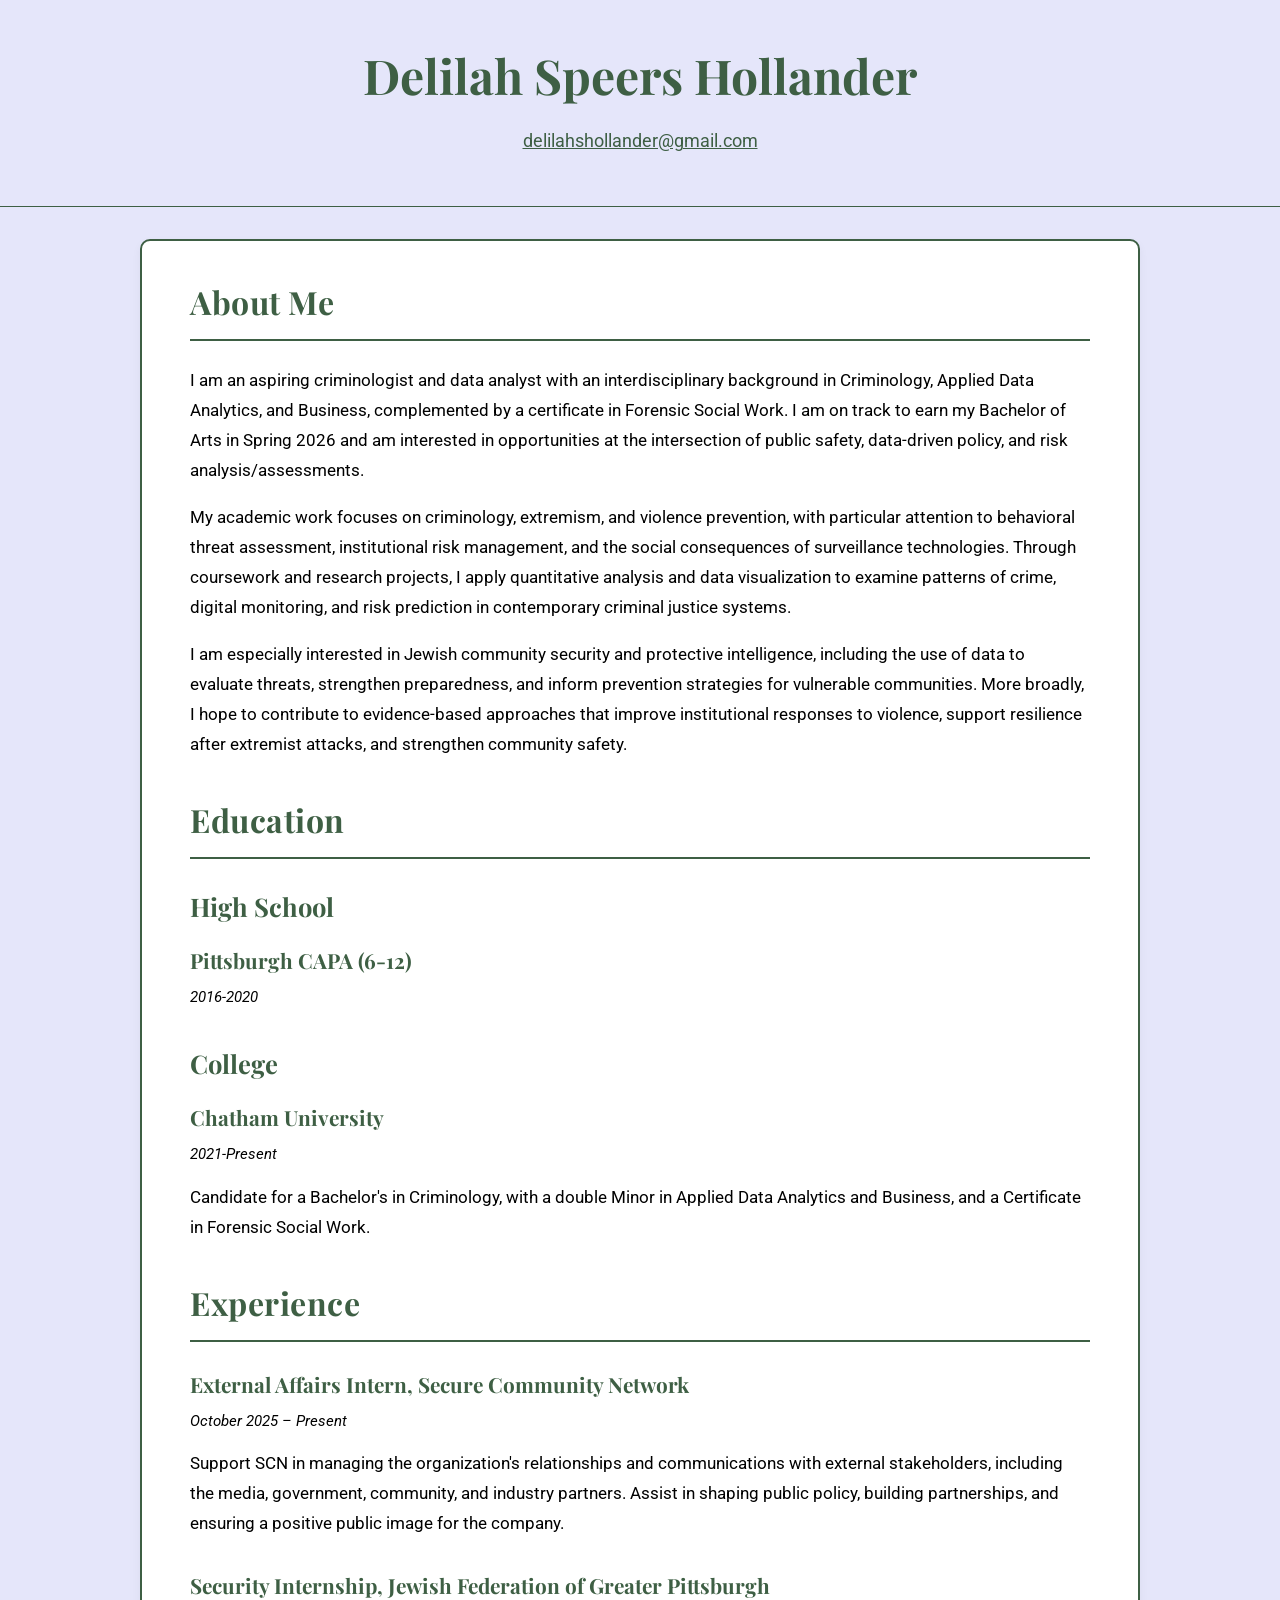
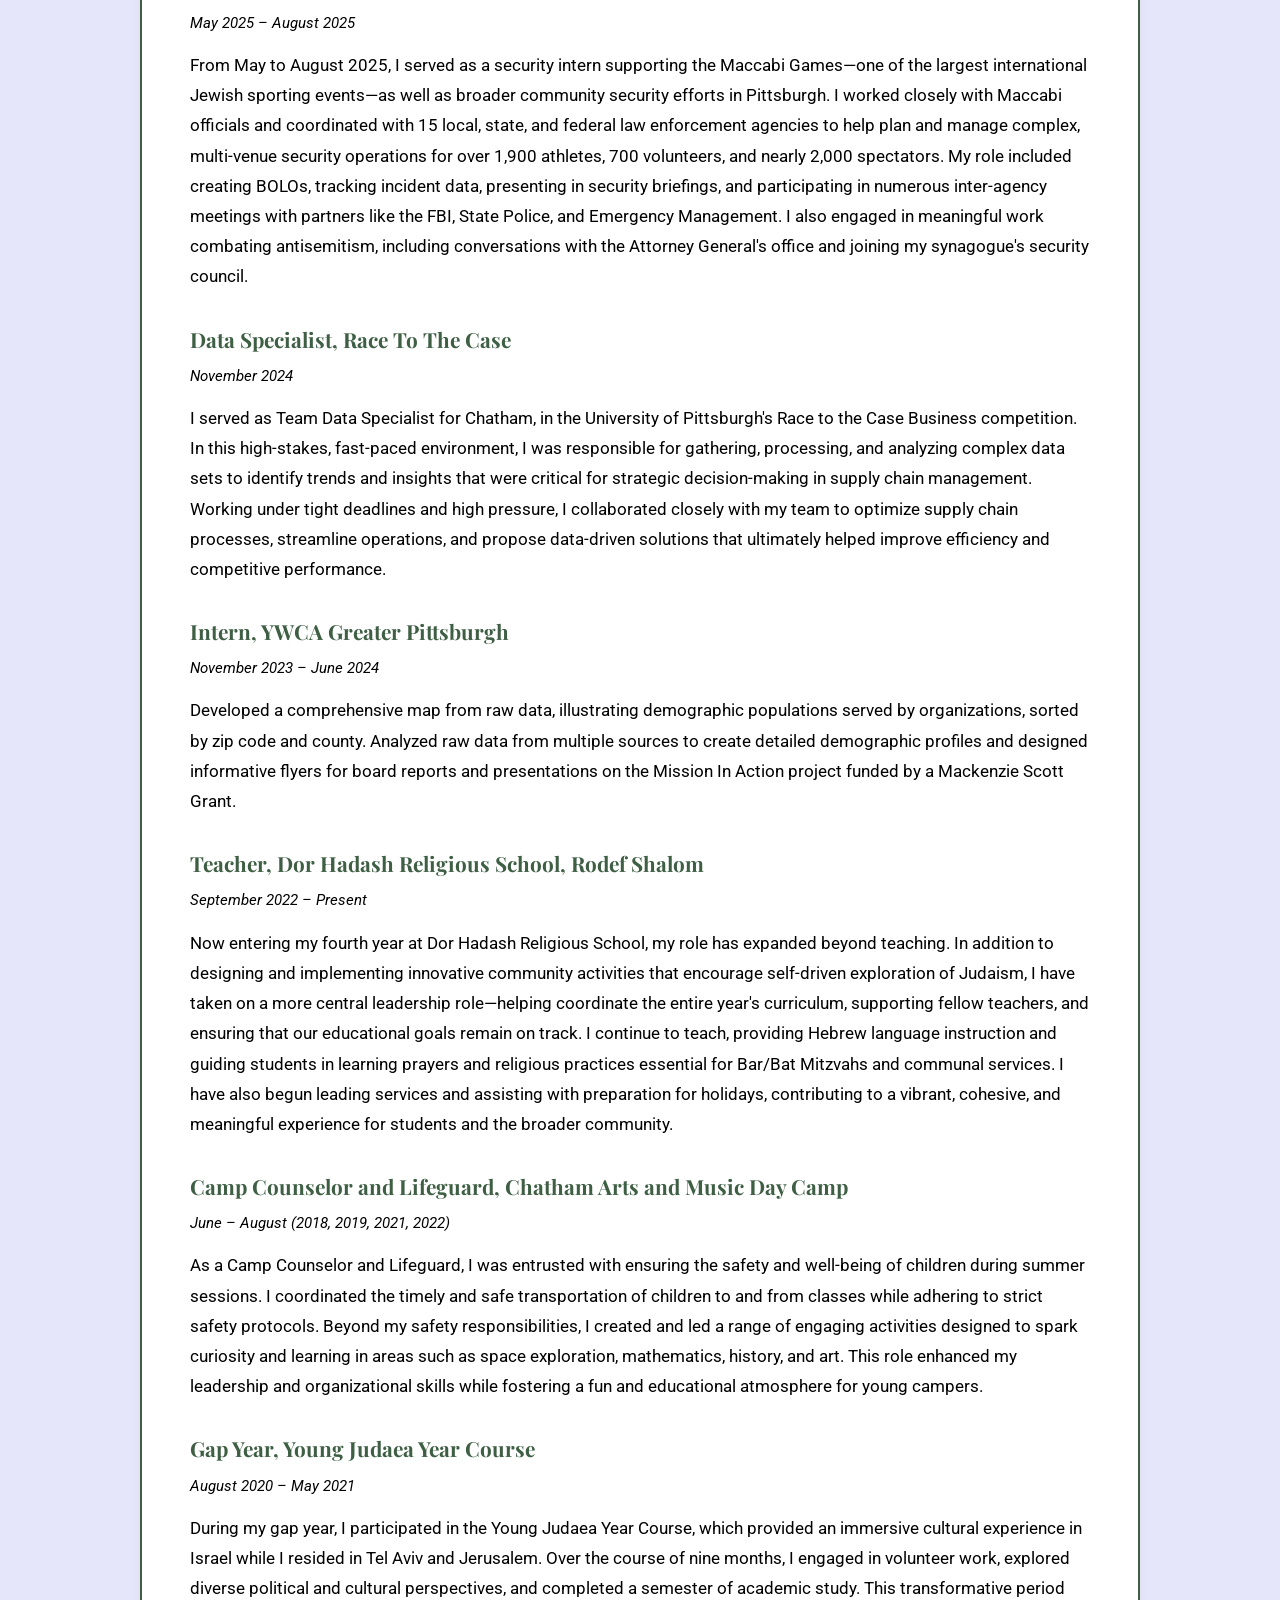
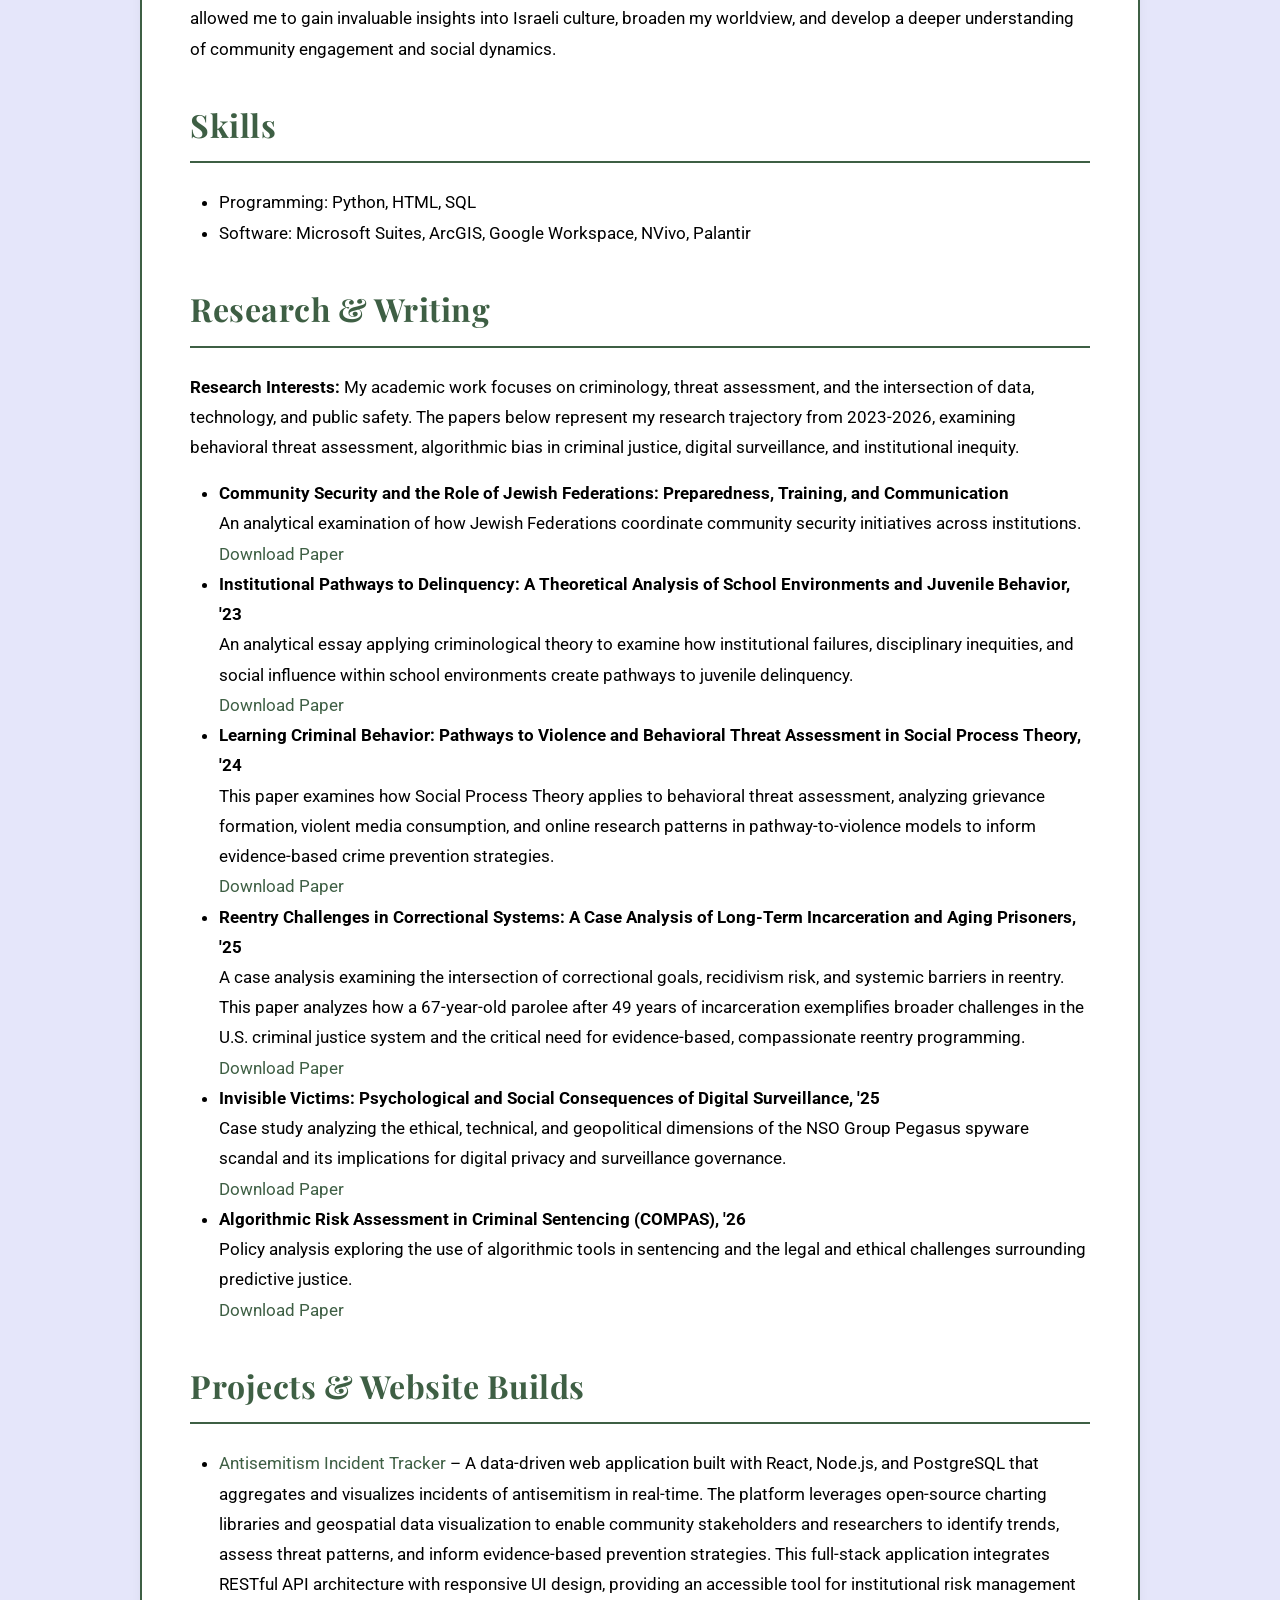
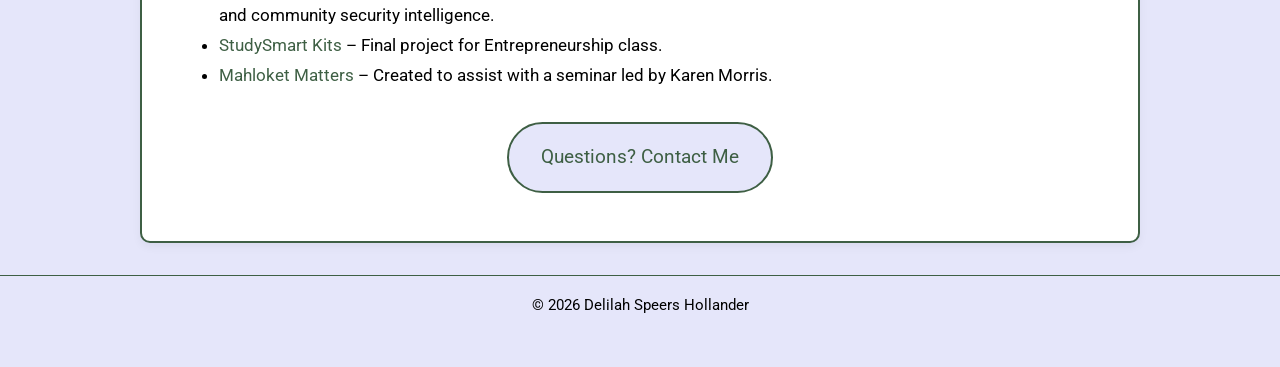
==== index.html @ 2bf5e4c0 "Remove unnecessary text from inRemove garbage text and fix layout.dex.html" ====
<!DOCTYPE html>
<html lang="en">
<head>
  <meta charset="UTF-8" />
  <meta name="viewport" content="width=device-width, initial-scale=1" />
  <title>Delilah Speers Hollander - Resume</title>
  <!-- Google Fonts for a sophisticated look -->
  <link href="https://fonts.googleapis.com/css2?family=Playfair+Display:wght@400;700&family=Roboto:wght@300;400;500&display=swap" rel="stylesheet">
  <style>
    :root {
      --border: #3E5F44;       /* Hunter green outline */
      --heading: #3E5F44;      /* Hunter green for headings and bold text */
      --bg: #E5E6FA;           /* Lavender background */
      --container-bg: #ffffff;  /* White container background */
      --text: #000000;         /* Black text */
      --hover: #2D4632;        /* Darker hunter green for hover effects */
    }
    
    /* Basic Reset */
    * {
      margin: 0;
      padding: 0;
      box-sizing: border-box;
    }
    
    body {
      font-family: 'Roboto', sans-serif;
      background: var(--bg);
      color: var(--text);
      line-height: 1.8;
      padding-bottom: 2rem;
    }
    
    header {
      background: var(--bg);
      text-align: center;
      padding: 2rem 1rem;
      border-bottom: 1px solid var(--border);
    }
    
    header h1 {
      font-family: 'Playfair Display', serif;
      font-size: 3rem;
      color: var(--heading);
      margin-bottom: 0.5rem;
    }
    
    header p {
      font-size: 1.1rem;
      color: var(--text);
    }
    
    header a {
      color: var(--heading);
      text-decoration: underline;
    }
    
    .container {
      max-width: 1000px;
      margin: 2rem auto;
      background: var(--container-bg);
      padding: 2rem 3rem;
      border-radius: 10px;
      box-shadow: 0 4px 10px rgba(0,0,0,0.05);
      border: 2px solid var(--border);
    }
    
    section {
      margin-bottom: 2rem;
    }
    
    section h2 {
      font-family: 'Playfair Display', serif;
      font-size: 2rem;
      color: var(--heading);
      border-bottom: 2px solid var(--border);
      padding-bottom: 0.5rem;
      margin-bottom: 1.5rem;
      letter-spacing: 0.5px;
    }
    
    section h3 {
      font-family: 'Playfair Display', serif;
      margin-top: 1.5rem;
      font-size: 1.6rem;
      color: var(--heading);
      margin-bottom: 0.8rem;
    }
    
    .edu-item, .job, .course-item, .skill-item, .project-item {
      margin-bottom: 1.8rem;
    }
    
    .edu-title, .job-title {
      font-family: 'Playfair Display', serif;
      font-weight: 700;
      font-size: 1.3rem;
      color: var(--heading);
      margin-bottom: 0.3rem;
    }
    
    .edu-date, .job-date {
      font-style: italic;
      font-size: 0.95rem;
      color: var(--text);
      margin-bottom: 0.8rem;
    }
    
    p {
      margin-bottom: 1rem;
      font-size: 1.05rem;
    }
    
    ul {
      list-style: disc;
      margin-left: 1.8rem;
      font-size: 1.05rem;
      margin-bottom: 1rem;
    }
    
    a {
      color: var(--heading);
      text-decoration: none;
      transition: color 0.3s;
    }
    
    a:hover {
      color: var(--hover);
    }
    
    /* Contact Button Styles */
    .contact-button-container {
      text-align: center;
      margin-top: 2rem;
    }
    
    .contact-button {
      background-color: var(--bg);
      border: 2px solid var(--heading);
      color: var(--heading);
      padding: 1rem 2rem;
      text-decoration: none;
      border-radius: 50px;
      font-size: 1.2rem;
      transition: background-color 0.3s, color 0.3s, transform 0.3s;
      display: inline-block;
      margin-bottom: 1rem;
    }
    
    .contact-button:hover {
      background-color: var(--heading);
      color: var(--bg);
      transform: translateY(-3px);
    }
    
    footer {
      text-align: center;
      padding: 1rem;
      background: var(--bg);
      color: var(--text);
      border-top: 1px solid var(--border);
      font-size: 0.95rem;
      margin-top: 2rem;
    }
    
    /* Responsive */
    @media (max-width: 768px) {
      header h1 {
        font-size: 2.5rem;
      }
      .container {
        margin: 1rem;
        padding: 1.5rem;
      }
    }
  </style>
</head>
<body>
  <header>
    <h1>Delilah Speers Hollander</h1>
    <p><a href="mailto:delilahshollander@gmail.com">delilahshollander@gmail.com</a></p>
  </header>
  
  <div class="container">
    <!-- About Me Section -->
    <section id="about">
      <h2>About Me</h2>
      <p>I am an aspiring criminologist and data analyst with an interdisciplinary background in Criminology, Applied Data Analytics, and Business, complemented by a certificate in Forensic Social Work. 
        I am on track to earn my Bachelor of Arts in Spring 2026 and am interested in opportunities at the intersection of public safety, data-driven policy, and risk analysis/assessments.</p>
      <p>My academic work focuses on criminology, extremism, and violence prevention, with particular attention to behavioral threat assessment, institutional risk management, and the social consequences of surveillance technologies. 
        Through coursework and research projects, I apply quantitative analysis and data visualization to examine patterns of crime, digital monitoring, and risk prediction in contemporary criminal justice systems.</p>
      <p>I am especially interested in Jewish community security and protective intelligence, including the use of data to evaluate threats, strengthen preparedness, and inform prevention strategies for vulnerable communities. 
        More broadly, I hope to contribute to evidence-based approaches that improve institutional responses to violence, support resilience after extremist attacks, and strengthen community safety.</p>
    </section>
    
    <!-- Education Section -->
    <section id="education">
      <h2>Education</h2>
      <h3>High School</h3>
      <div class="edu-item">
        <div class="edu-title">Pittsburgh CAPA (6-12)</div>
        <div class="edu-date">2016-2020</div>
      </div>
      <h3>College</h3>
      <div class="edu-item">
        <div class="edu-title">Chatham University</div>
        <div class="edu-date">2021-Present</div>
        <p>Candidate for a Bachelor's in Criminology, with a double Minor in Applied Data Analytics and Business, and a Certificate in Forensic Social Work.</p>
      </div>
    </section>
    
    <!-- Experience Section -->
    <section id="experience">
      <h2>Experience</h2>

       <div class="job">
        <div class="job-title">External Affairs Intern, Secure Community Network</div>
        <div class="job-date">October 2025 – Present</div>
        <p>Support SCN in managing the organization's relationships and communications with external stakeholders, including the media, government, community, and industry partners. Assist in shaping public policy, building partnerships, and ensuring a positive public image for the company.</p>
       </div>
      
        <div class="job">
        <div class="job-title">Security Internship, Jewish Federation of Greater Pittsburgh</div>
        <div class="job-date">May 2025 – August 2025</div>
        <p>From May to August 2025, I served as a security intern supporting the Maccabi Games—one of the largest international Jewish sporting events—as well as broader community security efforts in Pittsburgh. I worked closely with Maccabi officials and coordinated with 15 local, state, and federal law enforcement agencies to help plan and manage complex, multi-venue security operations for over 1,900 athletes, 700 volunteers, and nearly 2,000 spectators.
           My role included creating BOLOs, tracking incident data, presenting in security briefings, and participating in numerous inter-agency meetings with partners like the FBI, State Police, and Emergency Management. I also engaged in meaningful work combating antisemitism, including conversations with the Attorney General's office and joining my synagogue's security council.</p>
      </div>
      
      <div class="job">
        <div class="job-title">Data Specialist, Race To The Case</div>
        <div class="job-date">November 2024</div>
        <p>I served as Team Data Specialist for Chatham, in the University of Pittsburgh's Race to the Case Business competition. In this high-stakes, fast-paced environment, I was responsible for gathering, processing, and analyzing complex data sets to identify trends and insights that were critical for strategic decision-making in supply chain management. Working under tight deadlines and high pressure, I collaborated closely with my team to optimize supply chain processes, streamline operations, and propose data-driven solutions that ultimately helped improve efficiency and competitive performance.</p>
      </div>
      
      <div class="job">
        <div class="job-title">Intern, YWCA Greater Pittsburgh</div>
        <div class="job-date">November 2023 – June 2024</div>
        <p>Developed a comprehensive map from raw data, illustrating demographic populations served by organizations, sorted by zip code and county. Analyzed raw data from multiple sources to create detailed demographic profiles and designed informative flyers for board reports and presentations on the Mission In Action project funded by a Mackenzie Scott Grant.</p>
      </div>
      
      <div class="job">
        <div class="job-title">Teacher, Dor Hadash Religious School, Rodef Shalom</div>
        <div class="job-date">September 2022 – Present</div>
        <p>Now entering my fourth year at Dor Hadash Religious School, my role has expanded beyond teaching. In addition to designing and implementing innovative community activities that encourage self-driven exploration of Judaism, I have taken on a more central leadership role—helping coordinate the entire year's curriculum, supporting fellow teachers, and ensuring that our educational goals remain on track. I continue to teach, providing Hebrew language instruction and guiding students in learning prayers and religious practices essential for Bar/Bat Mitzvahs and communal services. I have also begun leading services and assisting with preparation for holidays, contributing to a vibrant, cohesive, and meaningful experience for students and the broader community.</p>
      </div>
      
      <div class="job">
        <div class="job-title">Camp Counselor and Lifeguard, Chatham Arts and Music Day Camp</div>
        <div class="job-date">June – August (2018, 2019, 2021, 2022)</div>
        <p>As a Camp Counselor and Lifeguard, I was entrusted with ensuring the safety and well-being of children during summer sessions. I coordinated the timely and safe transportation of children to and from classes while adhering to strict safety protocols. Beyond my safety responsibilities, I created and led a range of engaging activities designed to spark curiosity and learning in areas such as space exploration, mathematics, history, and art. This role enhanced my leadership and organizational skills while fostering a fun and educational atmosphere for young campers.</p>
      </div>
      
      <div class="job">
        <div class="job-title">Gap Year, Young Judaea Year Course</div>
        <div class="job-date">August 2020 – May 2021</div>
        <p>During my gap year, I participated in the Young Judaea Year Course, which provided an immersive cultural experience in Israel while I resided in Tel Aviv and Jerusalem. Over the course of nine months, I engaged in volunteer work, explored diverse political and cultural perspectives, and completed a semester of academic study. This transformative period allowed me to gain invaluable insights into Israeli culture, broaden my worldview, and develop a deeper understanding of community engagement and social dynamics.</p>
      </div>
    </section>
    
    <!-- Skills Section -->
    <section id="skills">
      <h2>Skills</h2>
      <ul>
        <li>Programming: Python, HTML, SQL</li>
        <li>Software: Microsoft Suites, ArcGIS, Google Workspace, NVivo, Palantir</li>
      </ul>
    </section>

    <section id="research">
      <h2>Research & Writing</h2>

      <p><strong>Research Interests:</strong> My academic work focuses on criminology, threat assessment, and the intersection of data, technology, and public safety. The papers below represent my research trajectory from 2023-2026, examining behavioral threat assessment, algorithmic bias in criminal justice, digital surveillance, and institutional inequity.</p>

      <ul>
        <li>
          <strong>Community Security and the Role of Jewish Federations: Preparedness, Training, and Communication</strong><br>
          An analytical examination of how Jewish Federations coordinate community security initiatives across institutions.
          <br>
          <a href="DH.Community_Security_Role_of_Jewish_Federations.pdf" target="_blank">Download Paper</a>
        </li>

        <li>
          <strong>Institutional Pathways to Delinquency: A Theoretical Analysis of School Environments and Juvenile Behavior, '23</strong><br>
          An analytical essay applying criminological theory to examine how institutional failures, disciplinary inequities, and social influence within school environments create pathways to juvenile delinquency.
          <br>
          <a href="DH.Institutional_Pathways_To_Delinquency.pdf" target="_blank">Download Paper</a>
        </li>

        <li>
          <strong>Learning Criminal Behavior: Pathways to Violence and Behavioral Threat Assessment in Social Process Theory, '24</strong><br>
          This paper examines how Social Process Theory applies to behavioral threat assessment, analyzing grievance formation, violent media consumption, and online research patterns in pathway-to-violence models to inform evidence-based crime prevention strategies.
          <br>
          <a href="Dh.Social_Process_Theory.pdf" target="_blank">Download Paper</a>
        </li>

        <li>
          <strong>Reentry Challenges in Correctional Systems: A Case Analysis of Long-Term Incarceration and Aging Prisoners, '25</strong><br>
          A case analysis examining the intersection of correctional goals, recidivism risk, and systemic barriers in reentry. This paper analyzes how a 67-year-old parolee after 49 years of incarceration exemplifies broader challenges in the U.S. criminal justice system and the critical need for evidence-based, compassionate reentry programming.
          <br>
          <a href="DH.Reentry_Challenges.pdf" target="_blank">Download Paper</a>
        </li>

        <li>
          <strong>Invisible Victims: Psychological and Social Consequences of Digital Surveillance, '25</strong><br>
          Case study analyzing the ethical, technical, and geopolitical dimensions of the NSO Group Pegasus spyware scandal and its implications for digital privacy and surveillance governance.
          <br>
          <a href="DH.Pegasus_Spyware_Scandal.pdf" target="_blank">Download Paper</a>
        </li>

        <li>
          <strong>Algorithmic Risk Assessment in Criminal Sentencing (COMPAS), '26</strong><br>
          Policy analysis exploring the use of algorithmic tools in sentencing and the legal and ethical challenges surrounding predictive justice.
          <br>
          <a href="DH.Predicting_Risk.pdf" target="_blank">Download Paper</a>
        </li>
      </ul>
    </section>
    
    <!-- Projects / Website Builds Section -->
    <section id="projects">
      <h2>Projects & Website Builds</h2>
      <ul>
        <li><a href="https://antisemitic-incidents-tracker.onrender.com" target="_blank">Antisemitism Incident Tracker</a> – A data-driven web application built with React, Node.js, and PostgreSQL that aggregates and visualizes incidents of antisemitism in real-time. The platform leverages open-source charting libraries and geospatial data visualization to enable community stakeholders and researchers to identify trends, assess threat patterns, and inform evidence-based prevention strategies. This full-stack application integrates RESTful API architecture with responsive UI design, providing an accessible tool for institutional risk management and community security intelligence.</li>
        <li><a href="https://dhollander24.github.io/studysmart-kits/" target="_blank">StudySmart Kits</a> – Final project for Entrepreneurship class.</li>
        <li><a href="https://dhollander24.github.io/mahloketmatters.dorhadash/" target="_blank">Mahloket Matters</a> – Created to assist with a seminar led by Karen Morris.</li>
      </ul>
    </section>
    
    <!-- Contact Button -->
    <div class="contact-button-container">
      <a href="mailto:delilahshollander@gmail.com" class="contact-button">Questions? Contact Me</a>
    </div>
    
  </div>
  
  <footer>
    &copy; 2026 Delilah Speers Hollander
  </footer>
</body>
</html>
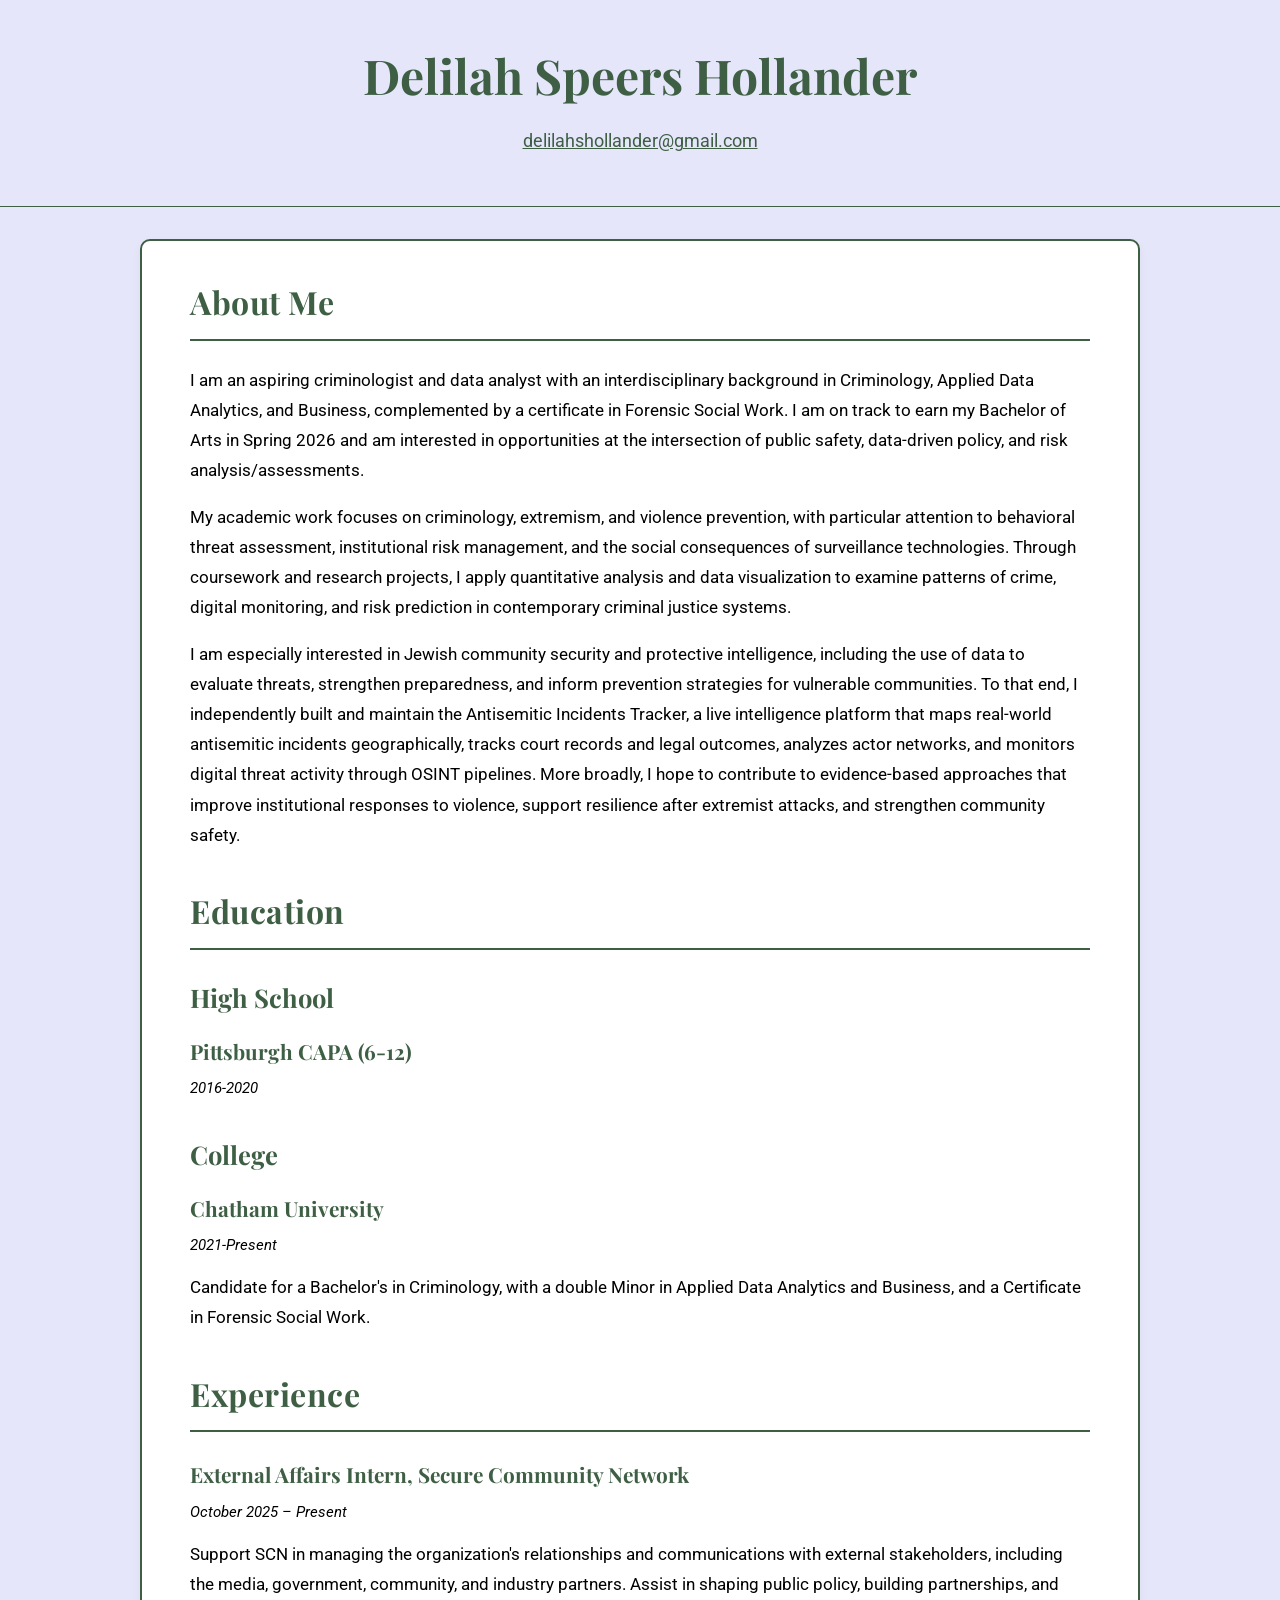
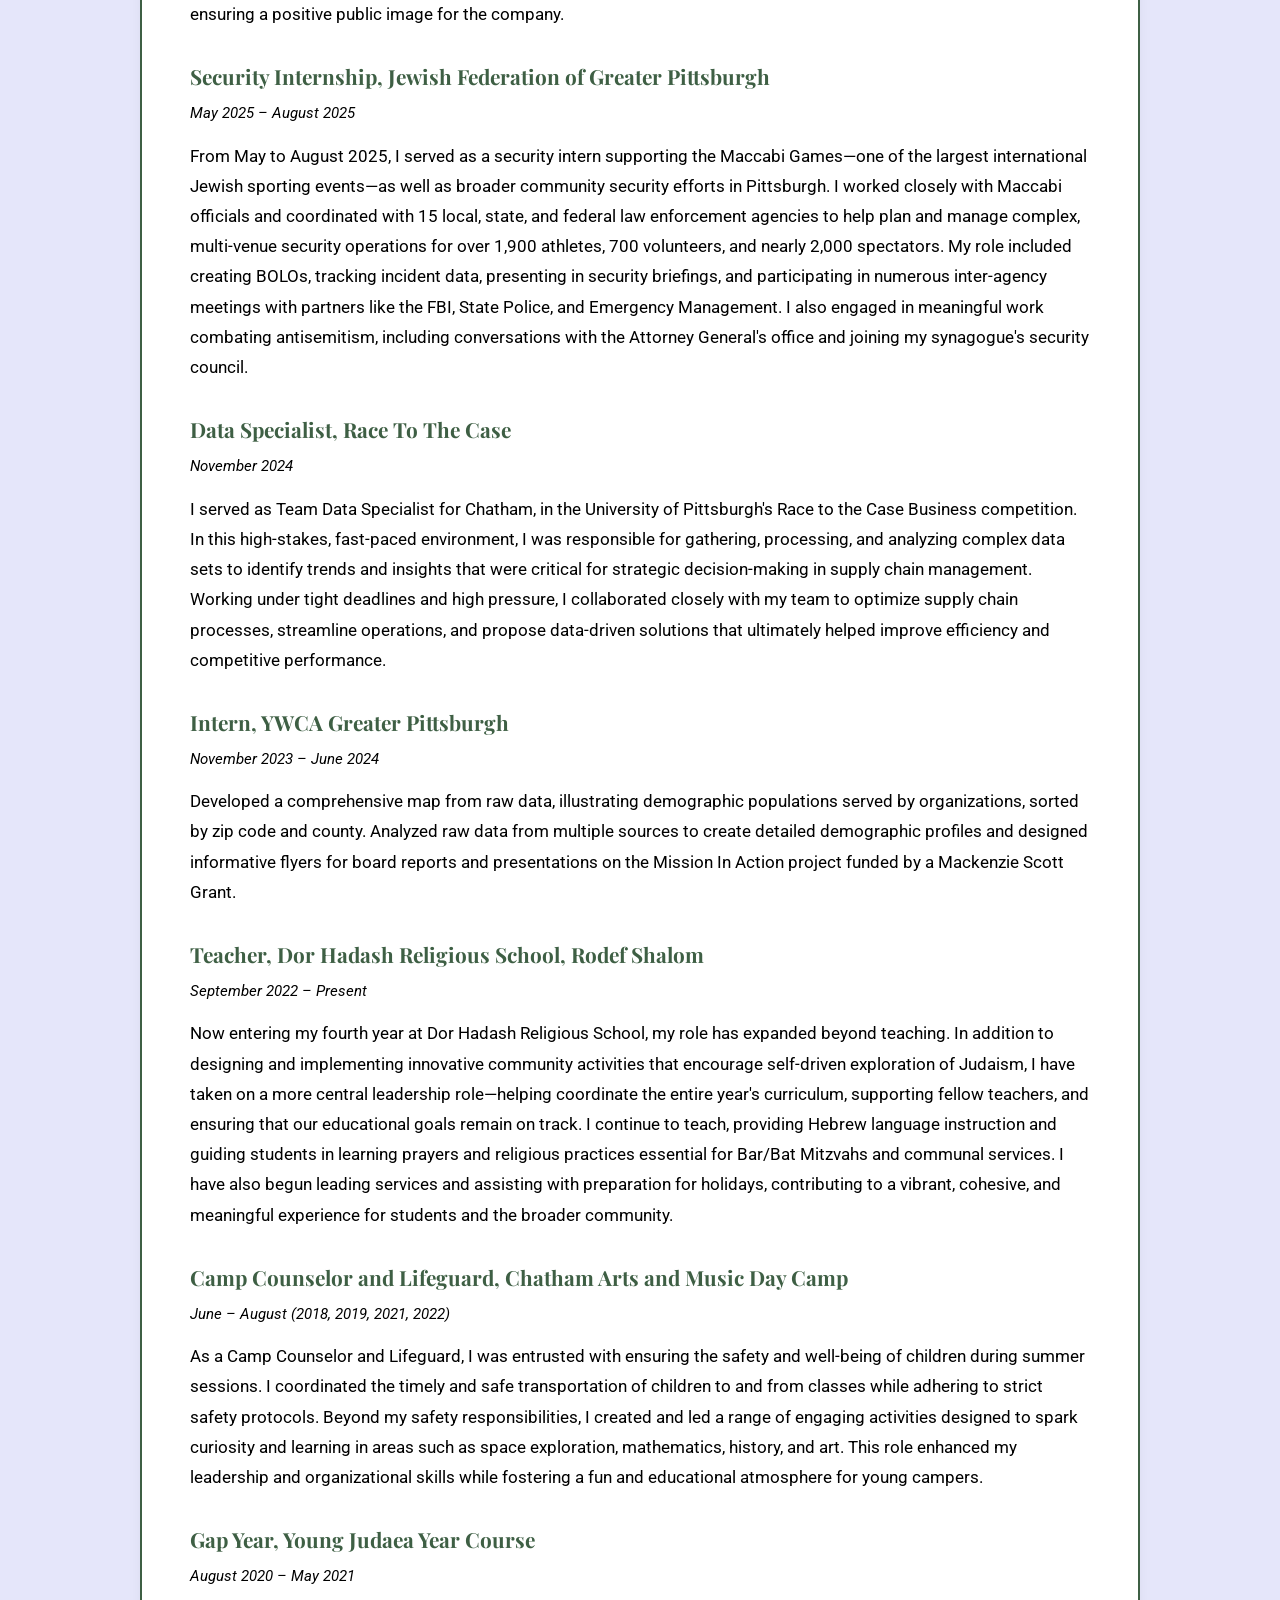
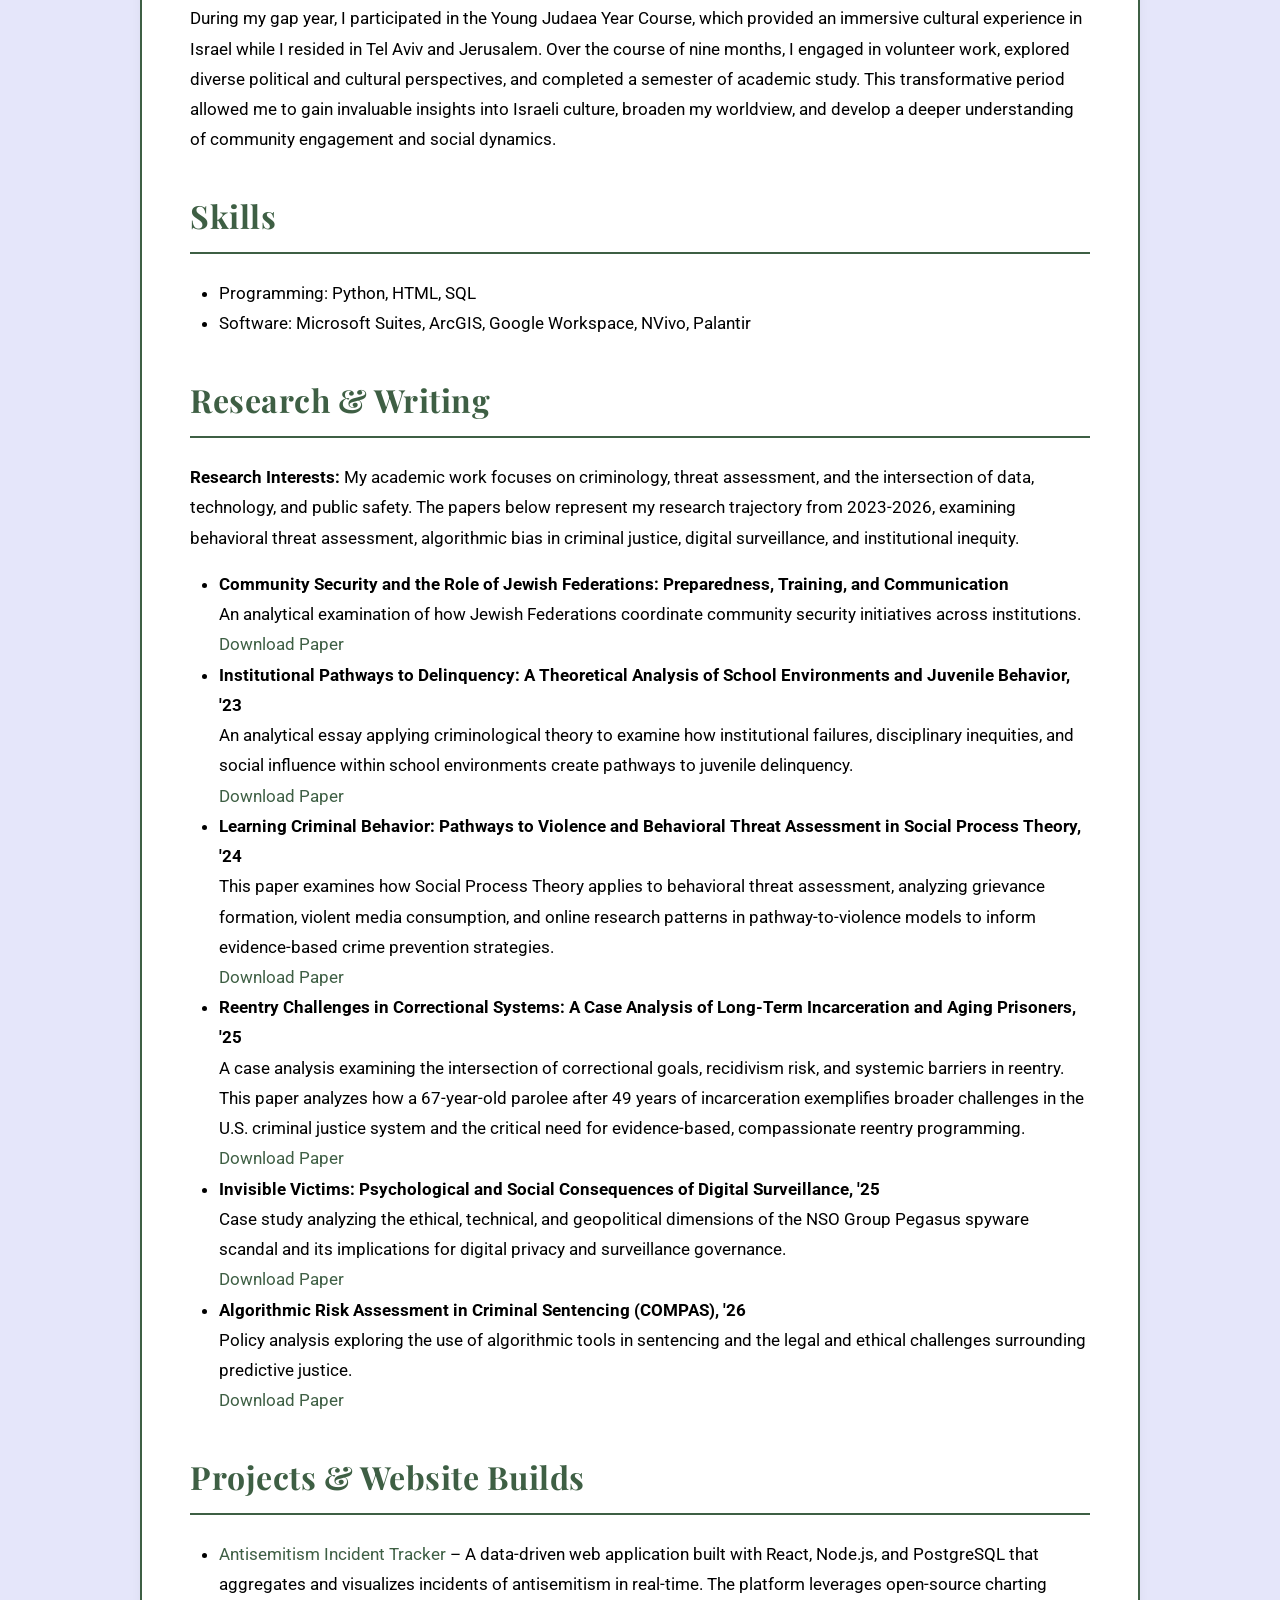
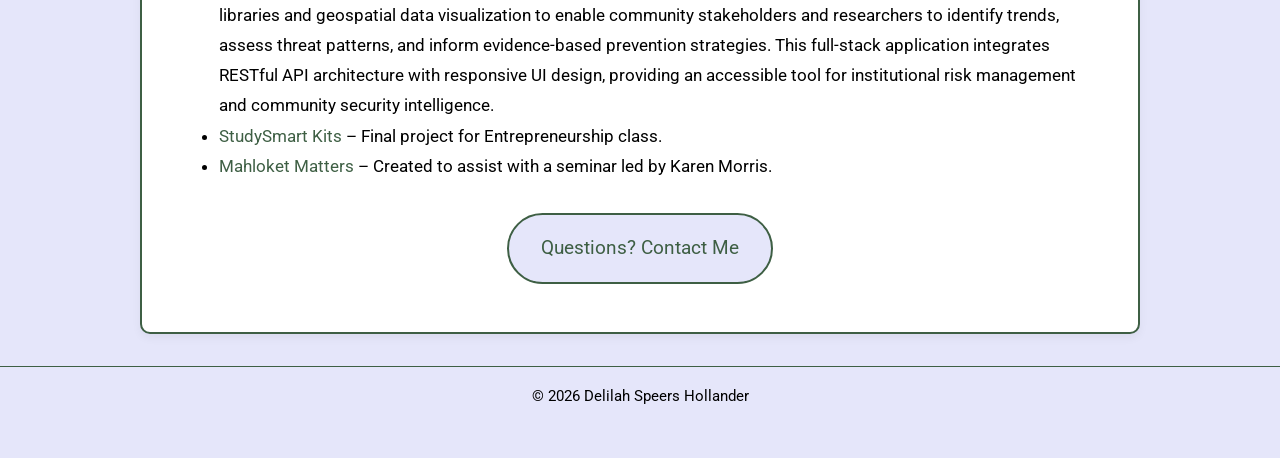
==== commit 83d9dbb1: "Revise personal statement in index.html Updated personal statement to include the Antisemitic Incide" ====
--- a/index.html
+++ b/index.html
@@ -190,8 +190,9 @@
         I am on track to earn my Bachelor of Arts in Spring 2026 and am interested in opportunities at the intersection of public safety, data-driven policy, and risk analysis/assessments.</p>
       <p>My academic work focuses on criminology, extremism, and violence prevention, with particular attention to behavioral threat assessment, institutional risk management, and the social consequences of surveillance technologies. 
         Through coursework and research projects, I apply quantitative analysis and data visualization to examine patterns of crime, digital monitoring, and risk prediction in contemporary criminal justice systems.</p>
-      <p>I am especially interested in Jewish community security and protective intelligence, including the use of data to evaluate threats, strengthen preparedness, and inform prevention strategies for vulnerable communities. 
-        More broadly, I hope to contribute to evidence-based approaches that improve institutional responses to violence, support resilience after extremist attacks, and strengthen community safety.</p>
+      <p>I am especially interested in Jewish community security and protective intelligence, including the use of data to evaluate threats, strengthen preparedness, and inform prevention strategies for vulnerable communities. To that end, 
+        I independently built and maintain the Antisemitic Incidents Tracker, a live intelligence platform that maps real-world antisemitic incidents geographically, tracks court records and legal outcomes, analyzes actor networks, and monitors 
+        digital threat activity through OSINT pipelines. More broadly, I hope to contribute to evidence-based approaches that improve institutional responses to violence, support resilience after extremist attacks, and strengthen community safety.</p>
     </section>
     
     <!-- Education Section -->
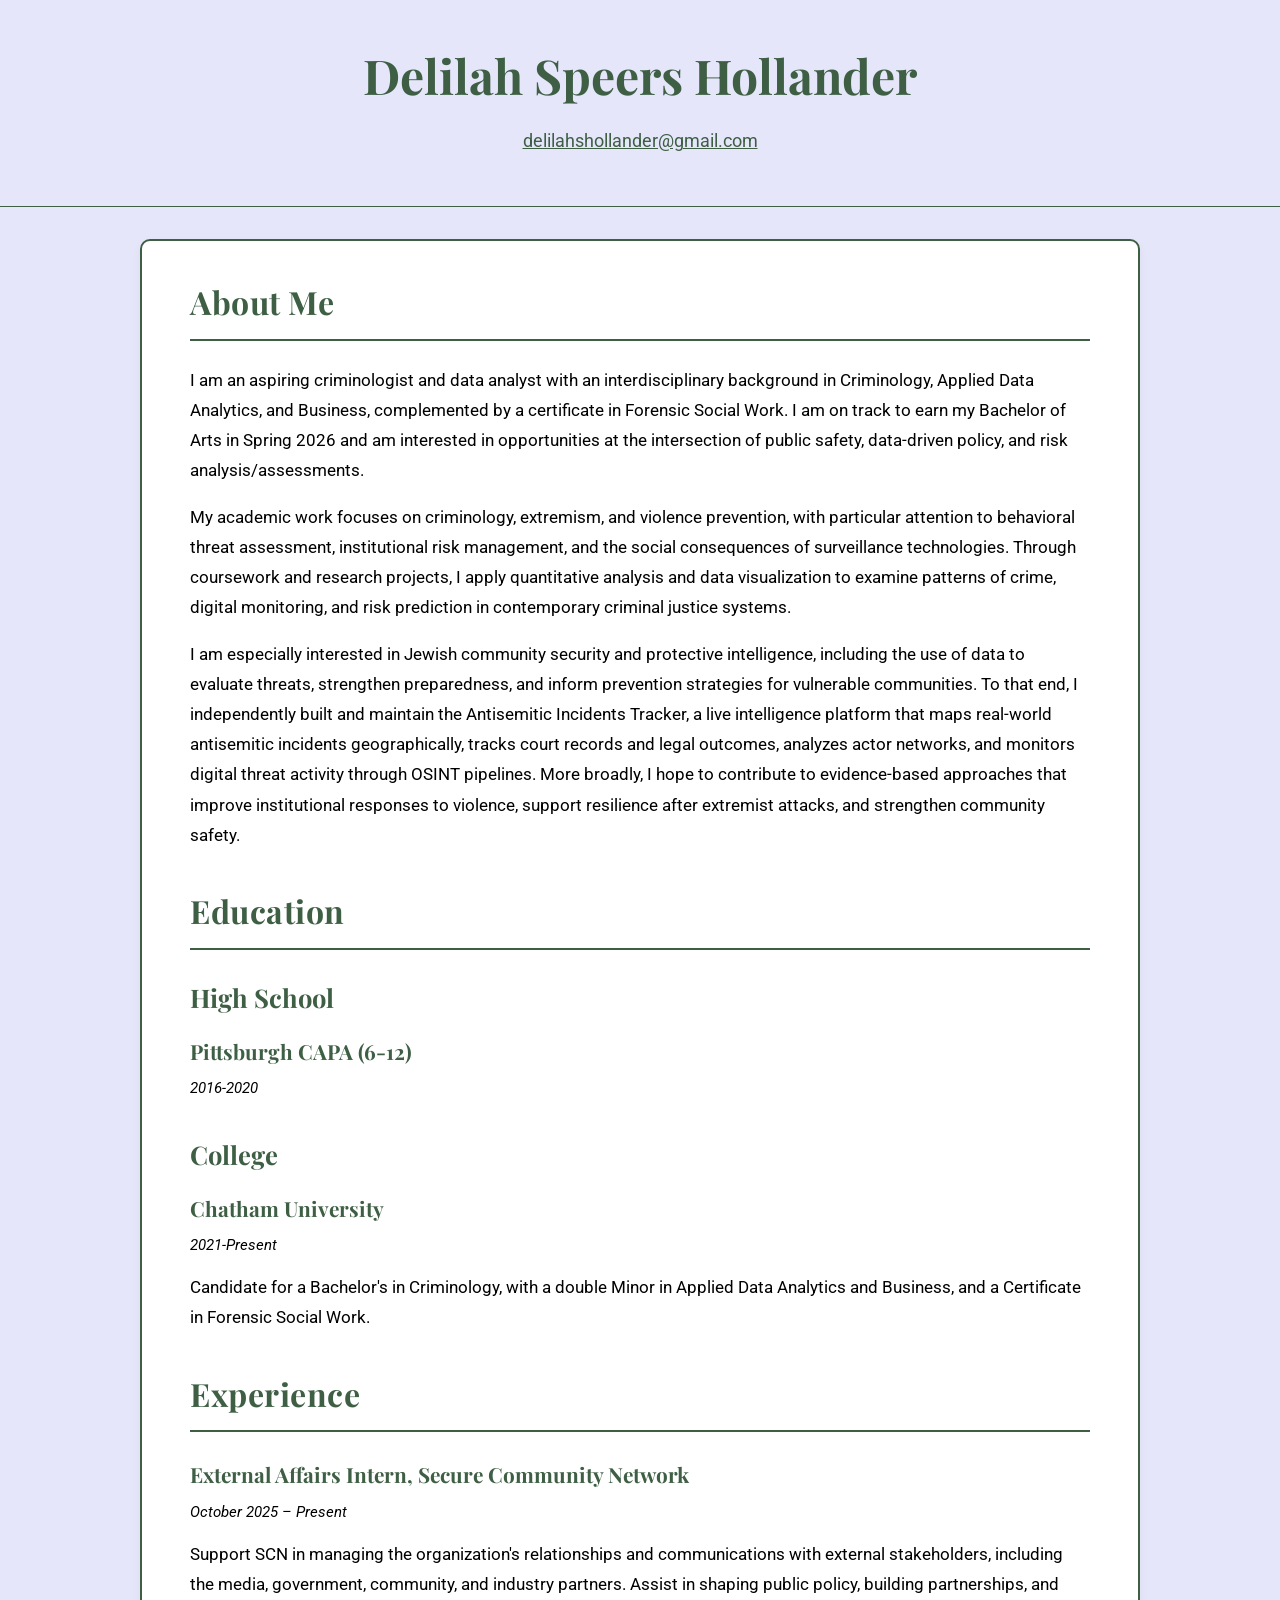
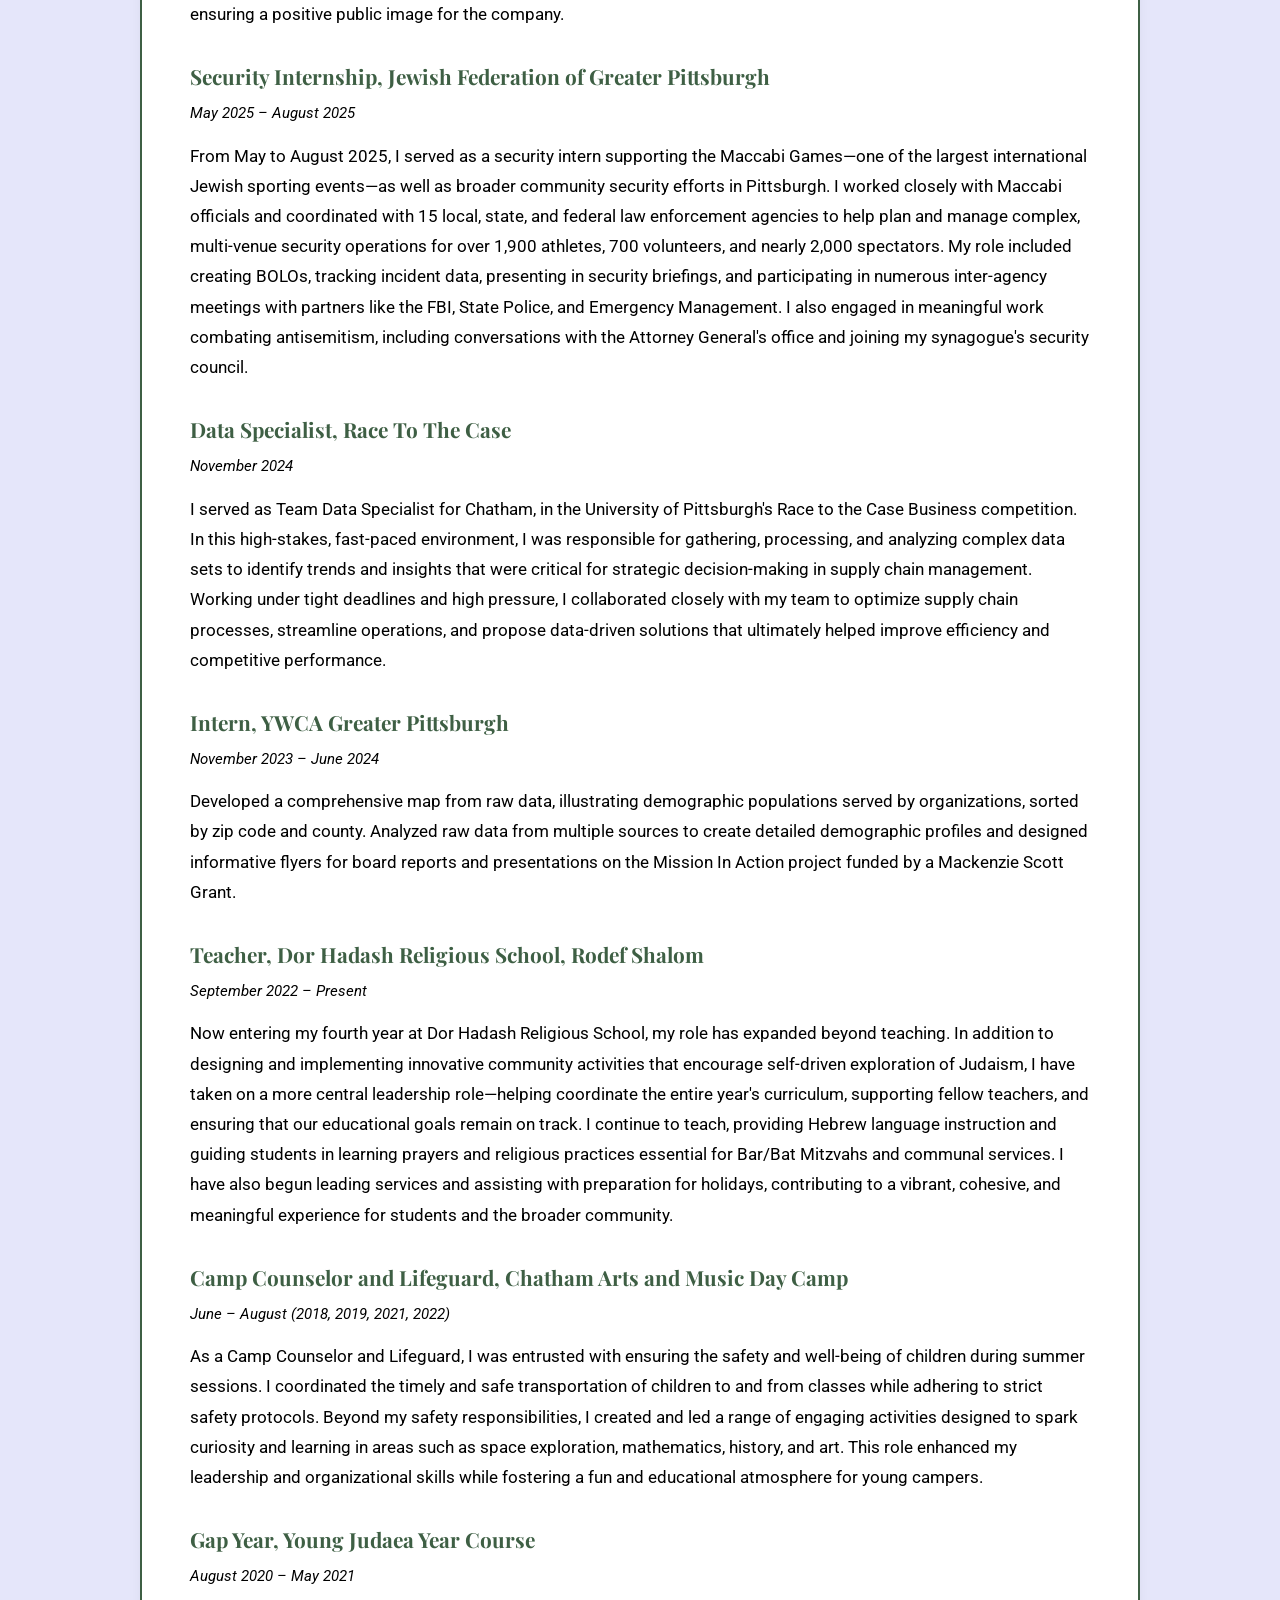
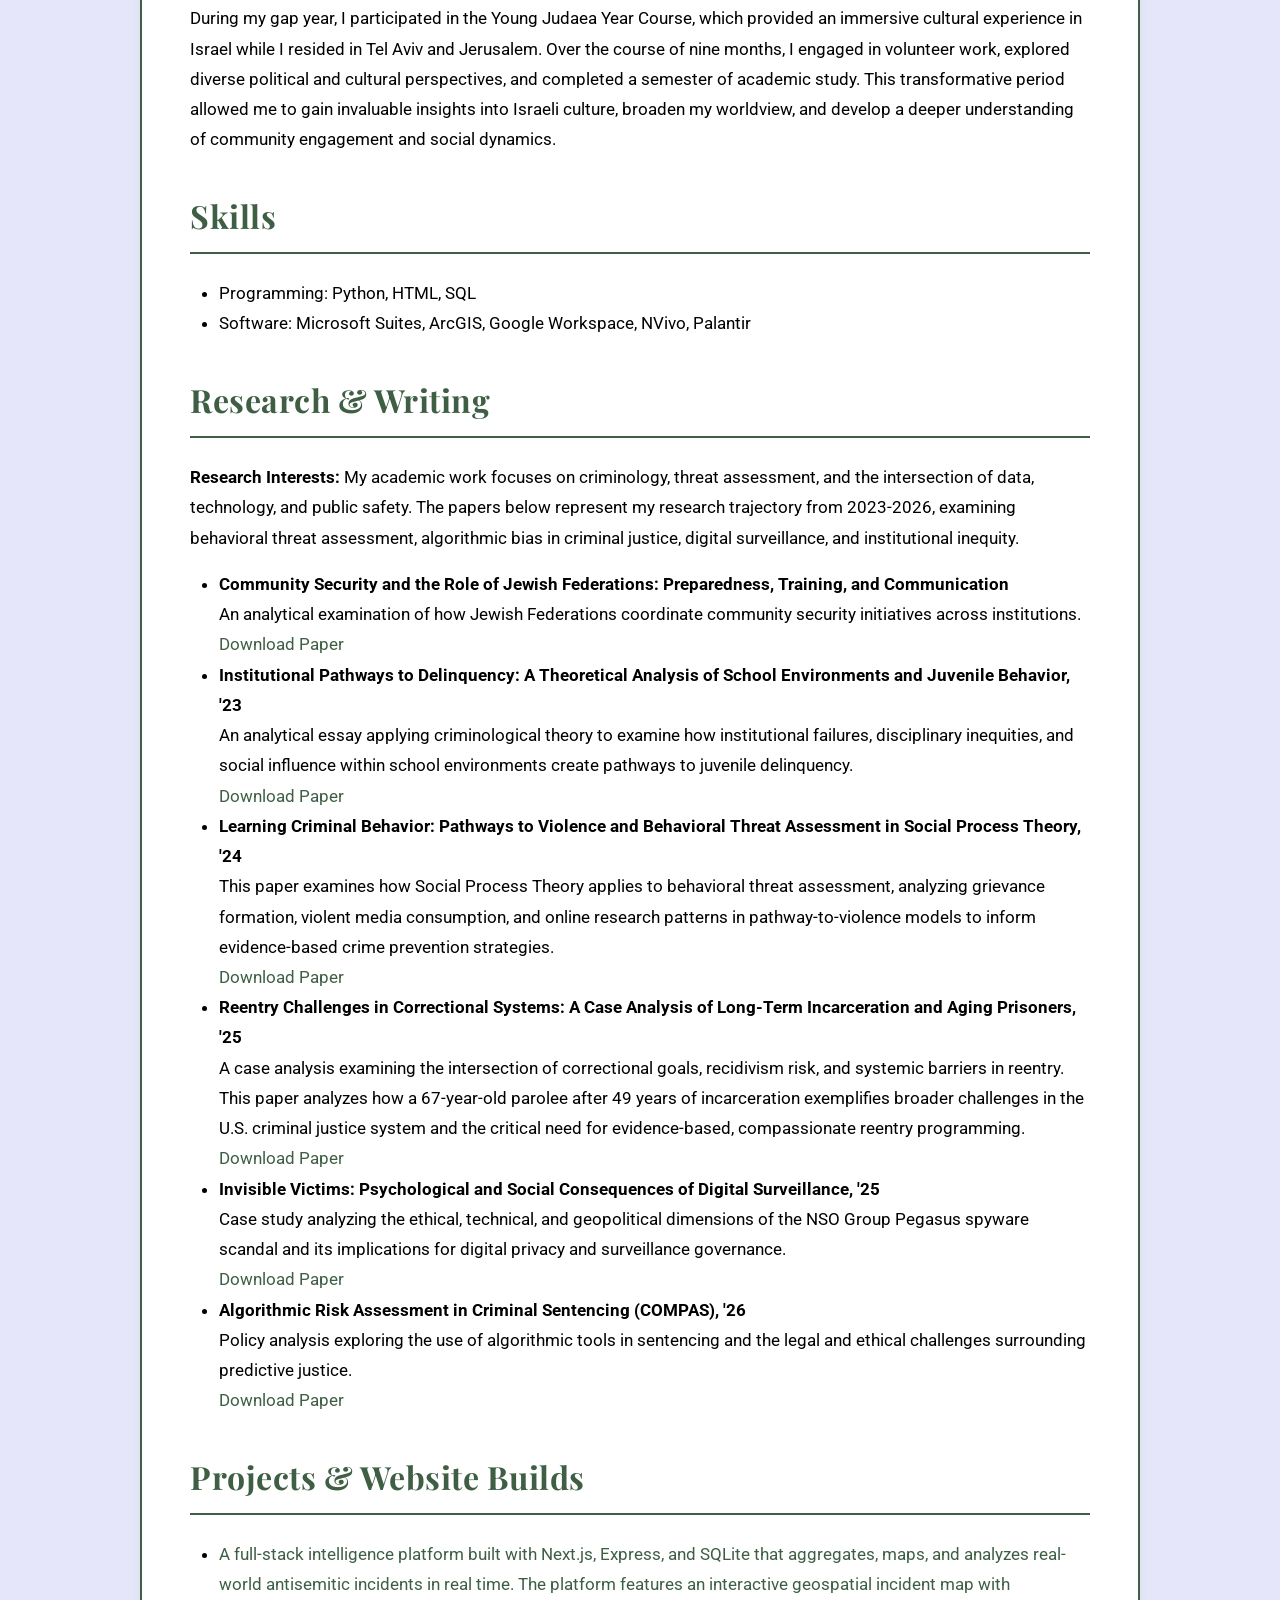
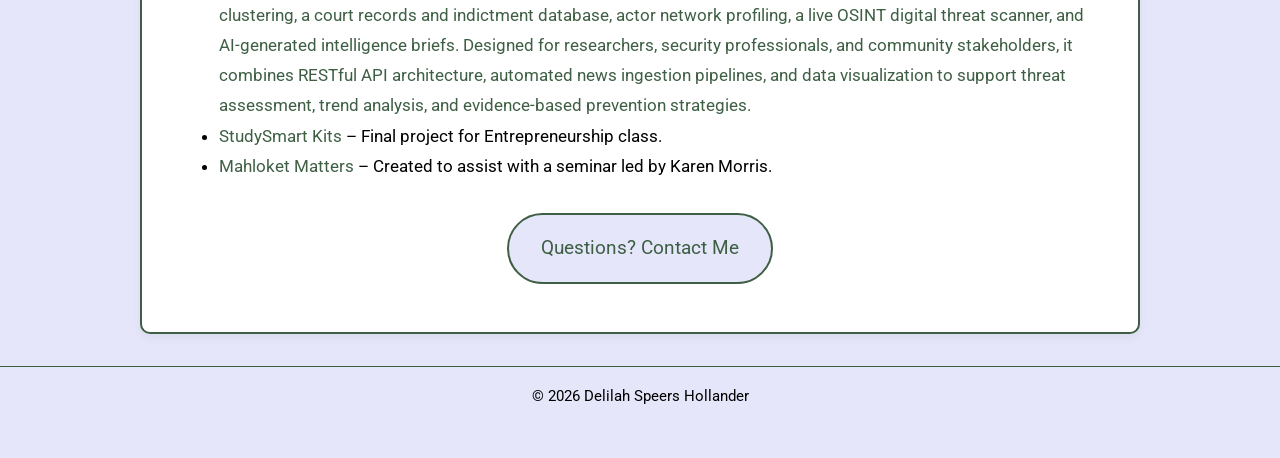
==== commit 0a051540: "Update project description for Antisemitism Incident Tracker" ====
--- a/index.html
+++ b/index.html
@@ -322,7 +322,7 @@
     <section id="projects">
       <h2>Projects & Website Builds</h2>
       <ul>
-        <li><a href="https://antisemitic-incidents-tracker.onrender.com" target="_blank">Antisemitism Incident Tracker</a> – A data-driven web application built with React, Node.js, and PostgreSQL that aggregates and visualizes incidents of antisemitism in real-time. The platform leverages open-source charting libraries and geospatial data visualization to enable community stakeholders and researchers to identify trends, assess threat patterns, and inform evidence-based prevention strategies. This full-stack application integrates RESTful API architecture with responsive UI design, providing an accessible tool for institutional risk management and community security intelligence.</li>
+        <li><a href="https://antisemitic-incidents-tracker.onrender.com" target="_blank">A full-stack intelligence platform built with Next.js, Express, and SQLite that aggregates, maps, and analyzes real-world antisemitic incidents in real time. The platform features an interactive geospatial incident map with clustering, a court records and indictment database, actor network profiling, a live OSINT digital threat scanner, and AI-generated intelligence briefs. Designed for researchers, security professionals, and community stakeholders, it combines RESTful API architecture, automated news ingestion pipelines, and data visualization to support threat assessment, trend analysis, and evidence-based prevention strategies.</li>
         <li><a href="https://dhollander24.github.io/studysmart-kits/" target="_blank">StudySmart Kits</a> – Final project for Entrepreneurship class.</li>
         <li><a href="https://dhollander24.github.io/mahloketmatters.dorhadash/" target="_blank">Mahloket Matters</a> – Created to assist with a seminar led by Karen Morris.</li>
       </ul>
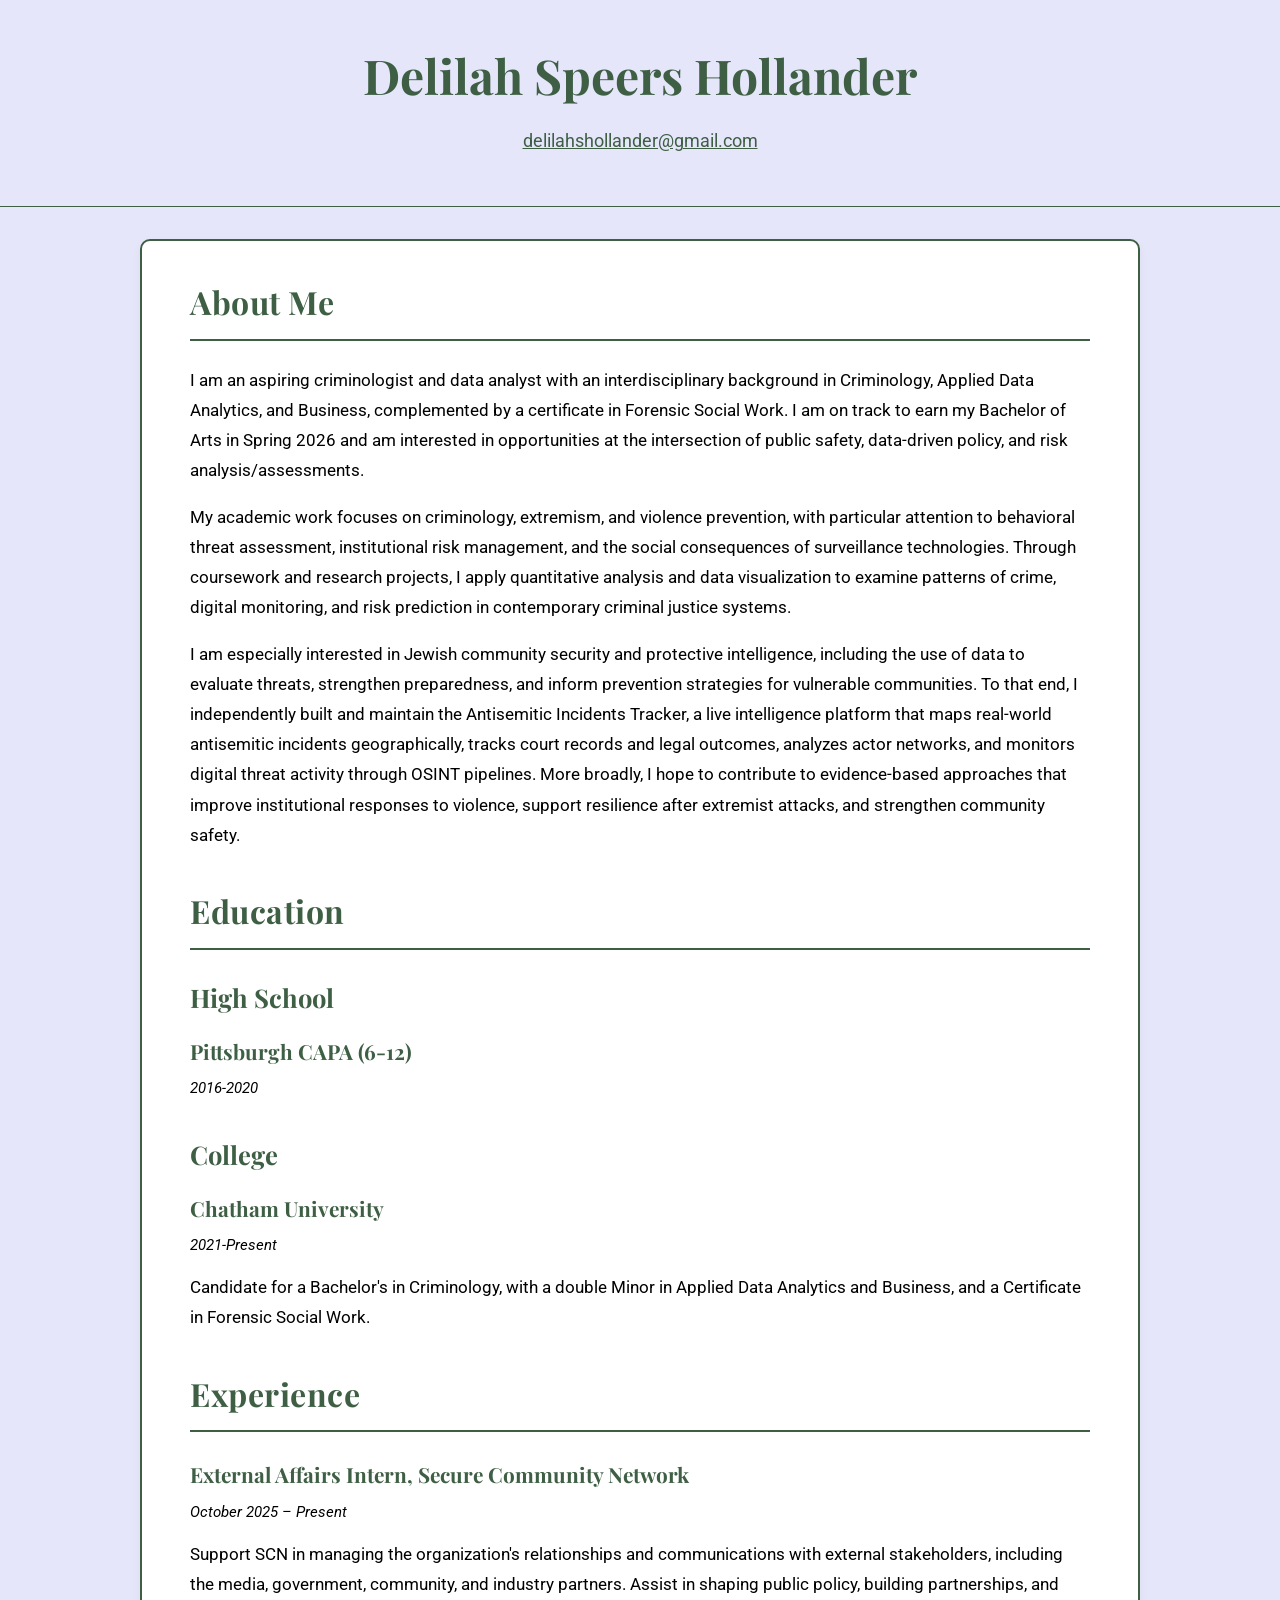
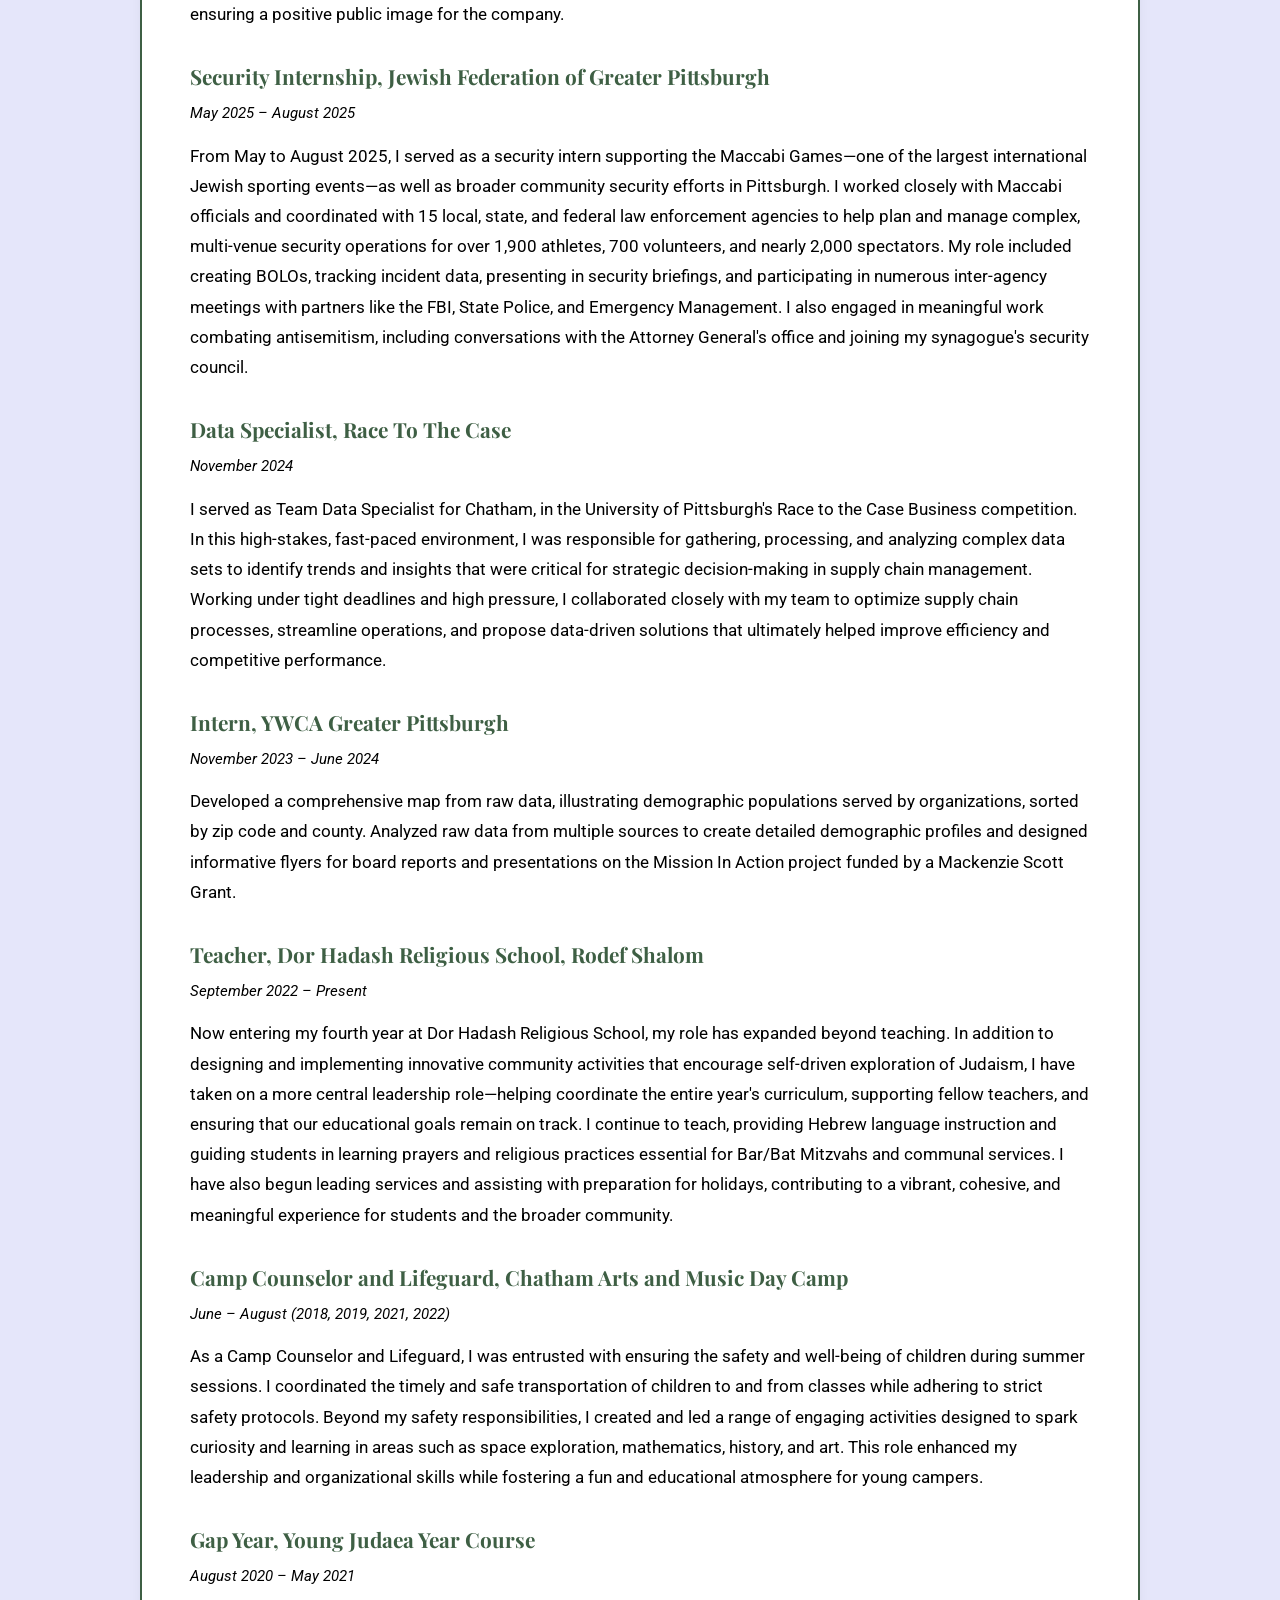
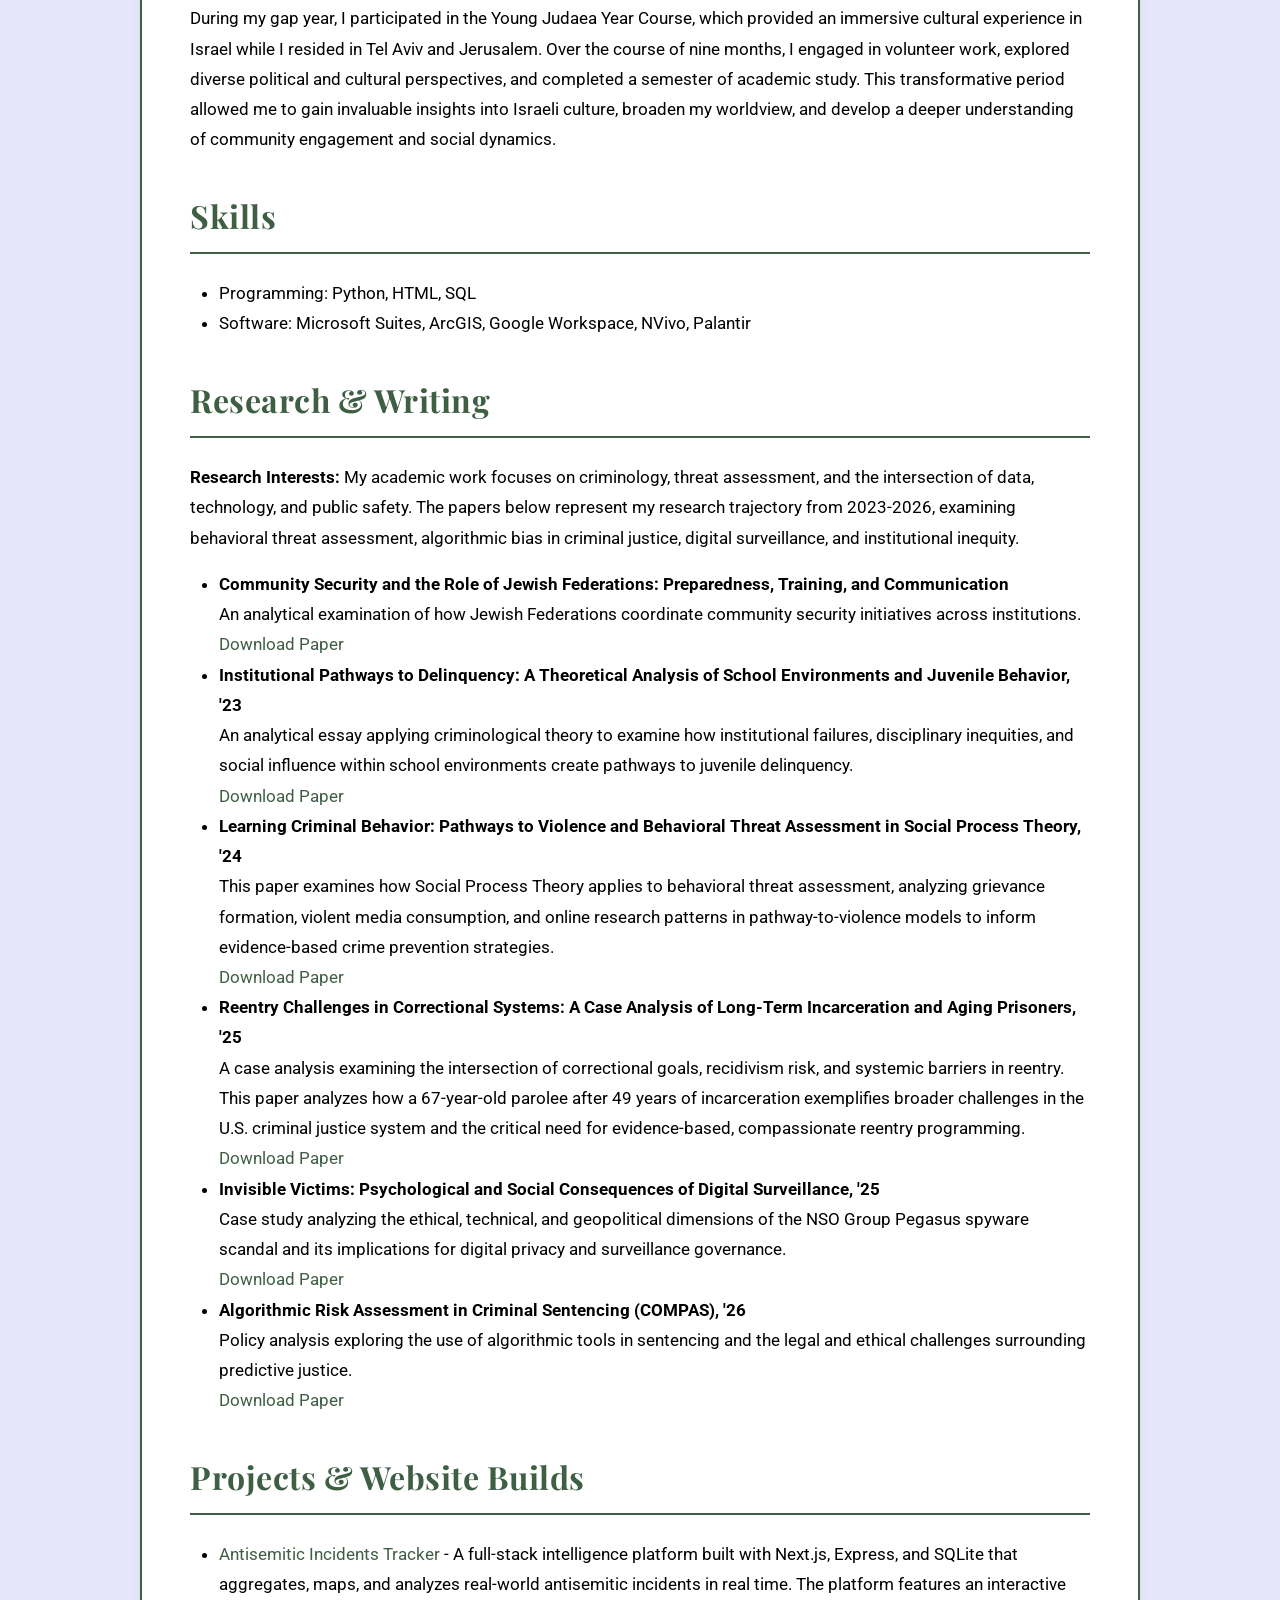
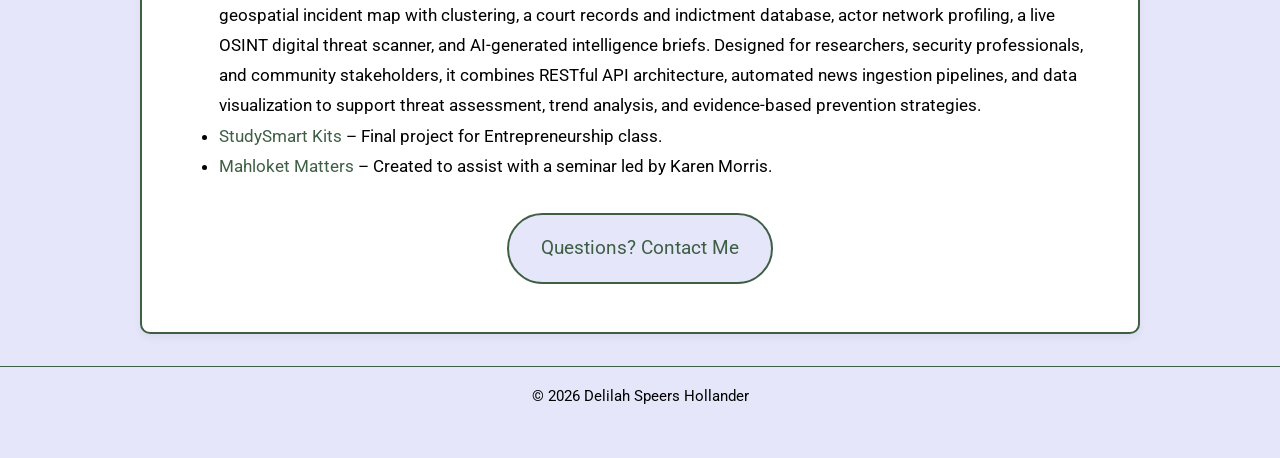
==== commit 93750d1c: "Update project link and description in index.html" ====
--- a/index.html
+++ b/index.html
@@ -322,7 +322,7 @@
     <section id="projects">
       <h2>Projects & Website Builds</h2>
       <ul>
-        <li><a href="https://antisemitic-incidents-tracker.onrender.com" target="_blank">A full-stack intelligence platform built with Next.js, Express, and SQLite that aggregates, maps, and analyzes real-world antisemitic incidents in real time. The platform features an interactive geospatial incident map with clustering, a court records and indictment database, actor network profiling, a live OSINT digital threat scanner, and AI-generated intelligence briefs. Designed for researchers, security professionals, and community stakeholders, it combines RESTful API architecture, automated news ingestion pipelines, and data visualization to support threat assessment, trend analysis, and evidence-based prevention strategies.</li>
+        <li><a href="https://antisemitic-incidents-tracker.onrender.com" target="_blank">Antisemitic Incidents Tracker</a> - A full-stack intelligence platform built with Next.js, Express, and SQLite that aggregates, maps, and analyzes real-world antisemitic incidents in real time. The platform features an interactive geospatial incident map with clustering, a court records and indictment database, actor network profiling, a live OSINT digital threat scanner, and AI-generated intelligence briefs. Designed for researchers, security professionals, and community stakeholders, it combines RESTful API architecture, automated news ingestion pipelines, and data visualization to support threat assessment, trend analysis, and evidence-based prevention strategies.</li>
         <li><a href="https://dhollander24.github.io/studysmart-kits/" target="_blank">StudySmart Kits</a> – Final project for Entrepreneurship class.</li>
         <li><a href="https://dhollander24.github.io/mahloketmatters.dorhadash/" target="_blank">Mahloket Matters</a> – Created to assist with a seminar led by Karen Morris.</li>
       </ul>
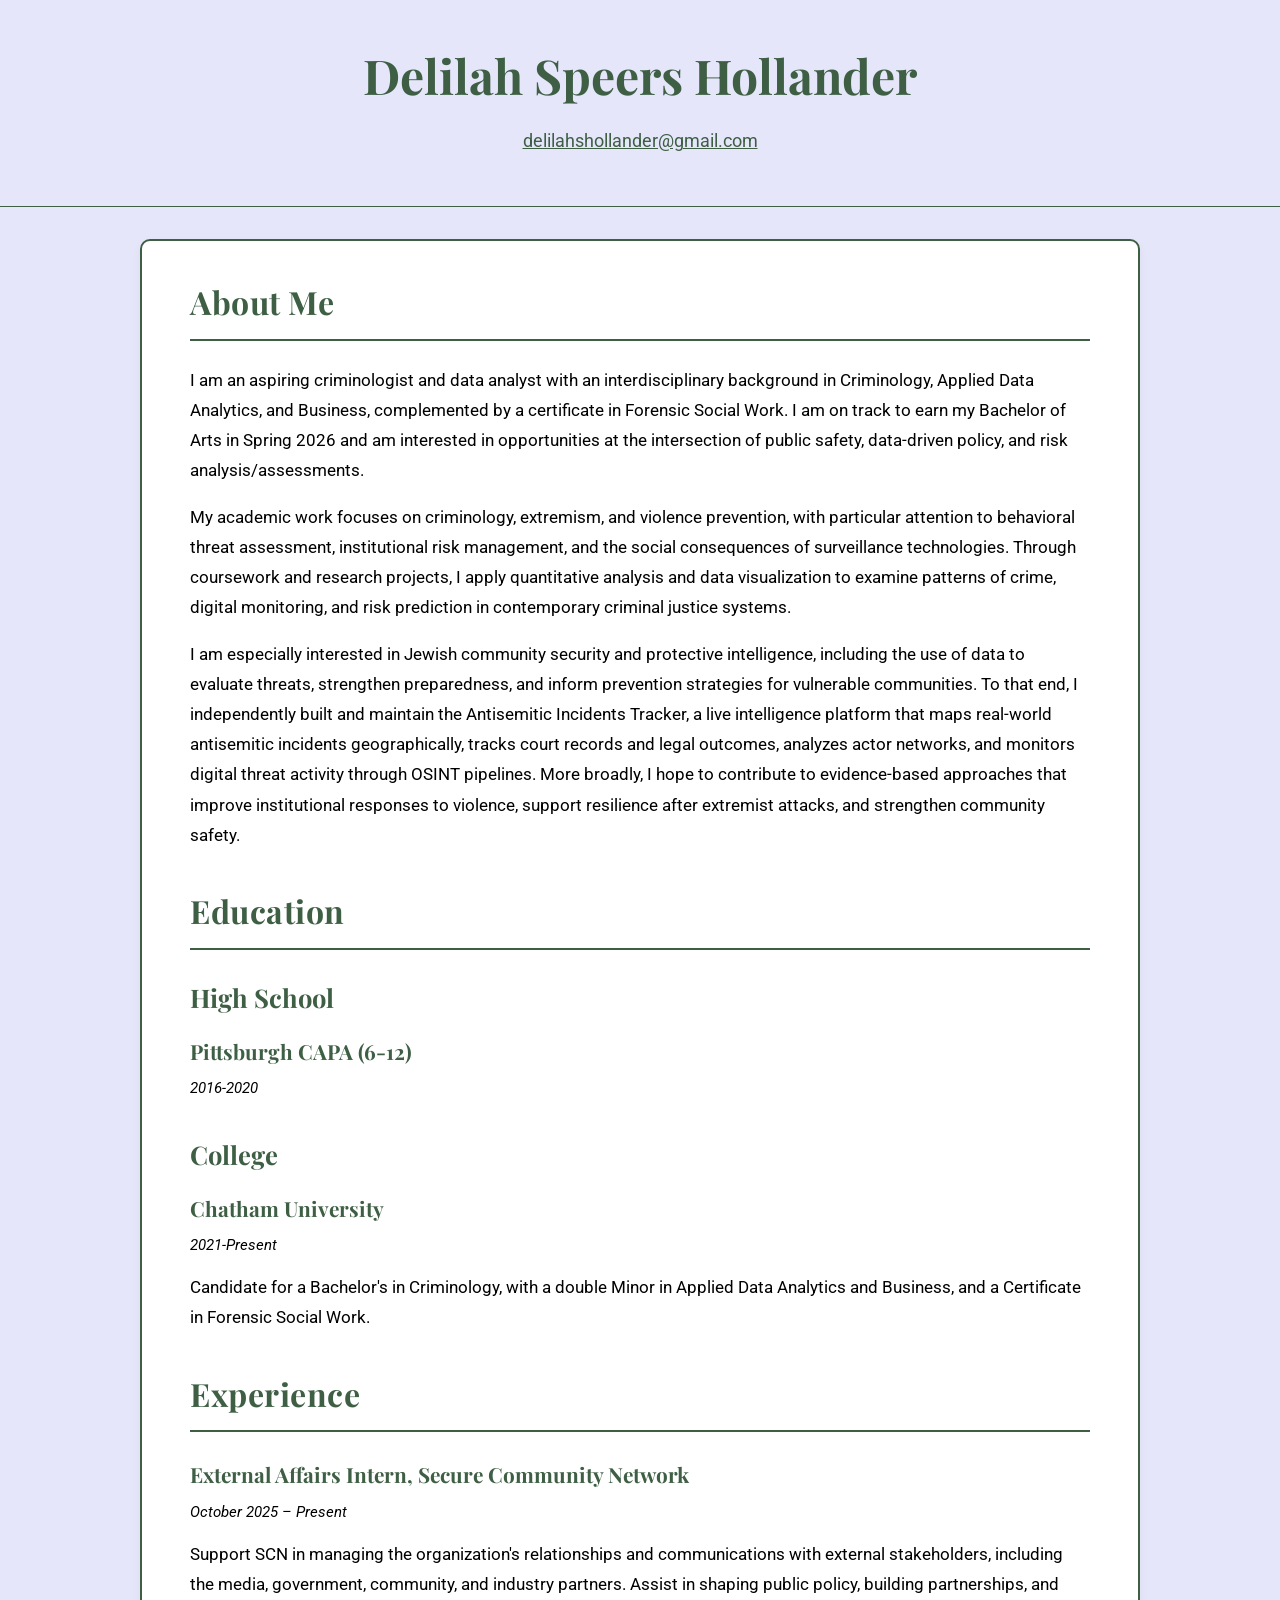
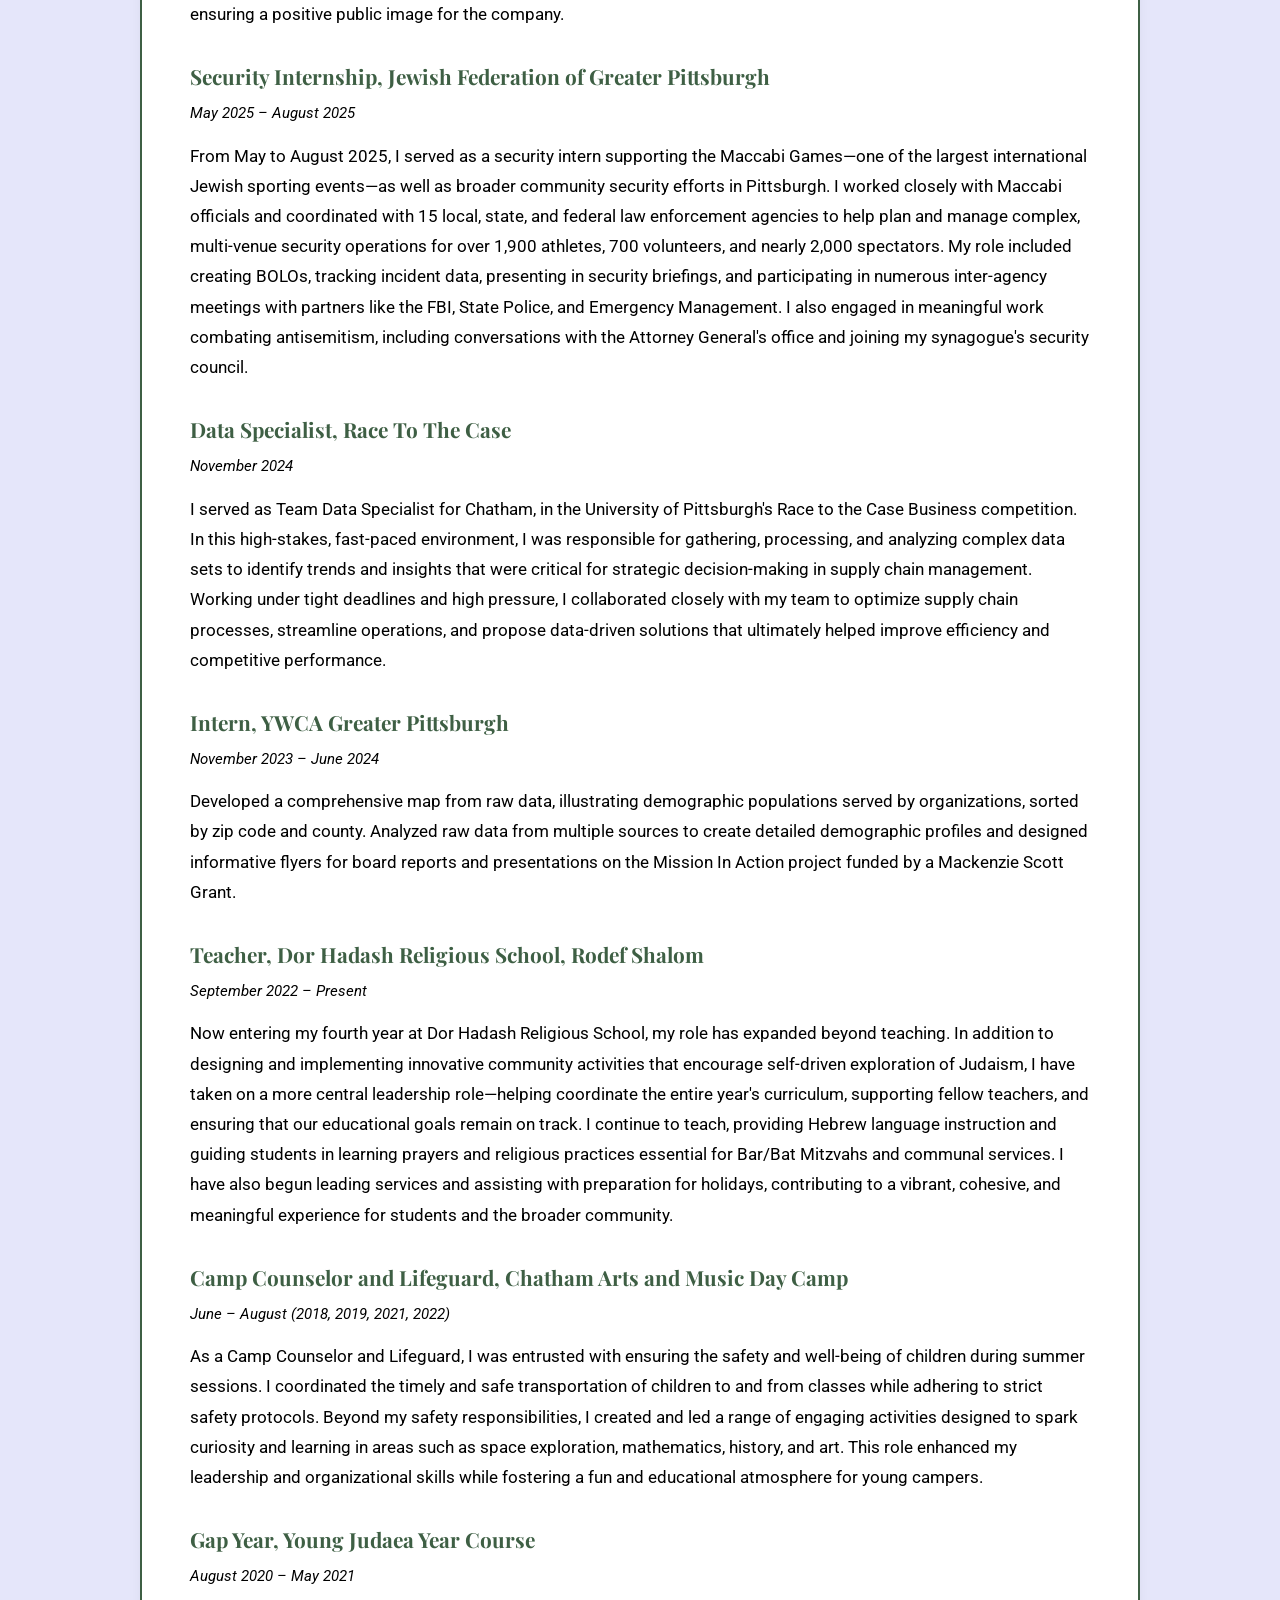
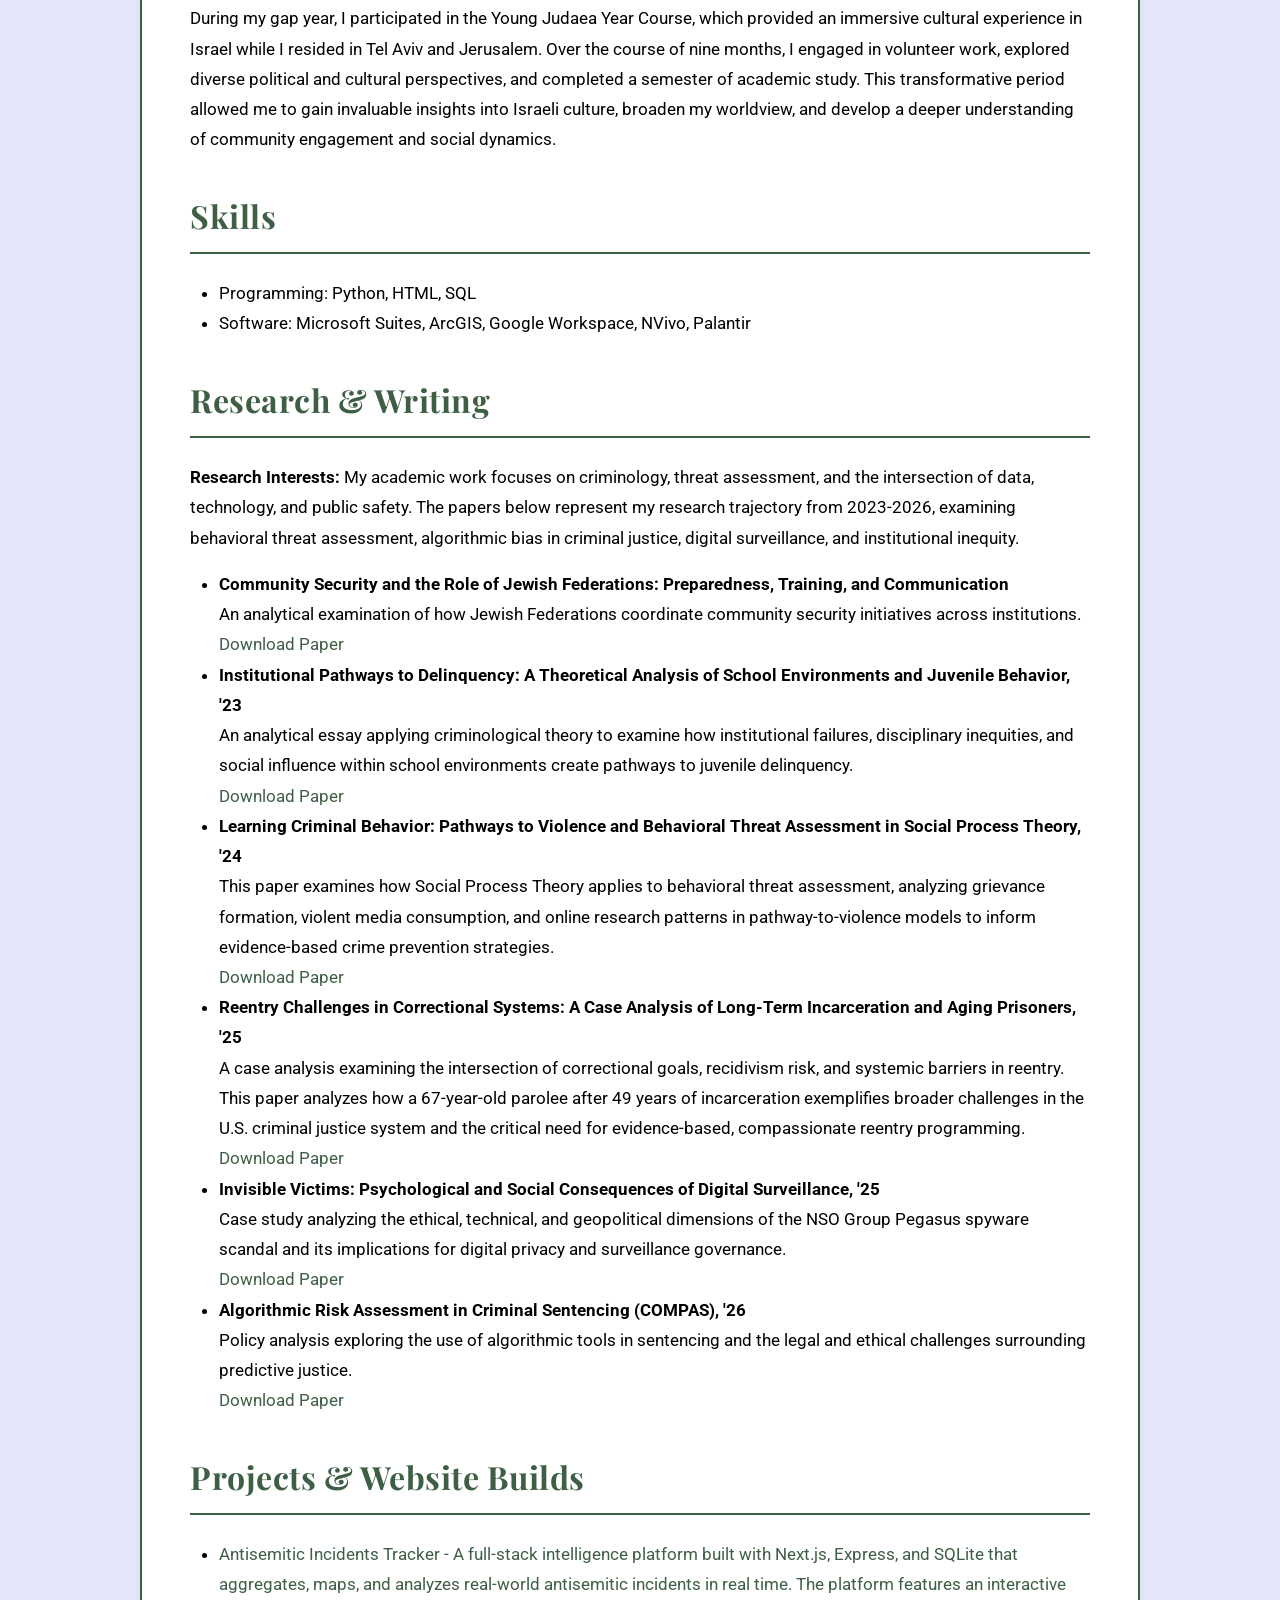
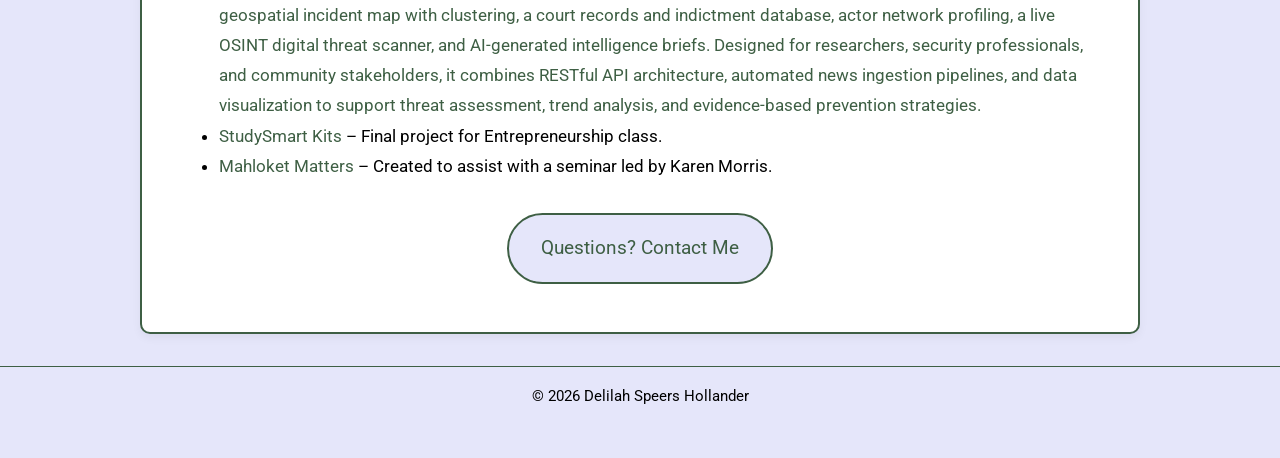
==== commit d5f78db2: "Update project description for Antisemitic Incidents Tracker" ====
--- a/index.html
+++ b/index.html
@@ -322,7 +322,7 @@
     <section id="projects">
       <h2>Projects & Website Builds</h2>
       <ul>
-        <li><a href="https://antisemitic-incidents-tracker.onrender.com" target="_blank">Antisemitic Incidents Tracker</a> - A full-stack intelligence platform built with Next.js, Express, and SQLite that aggregates, maps, and analyzes real-world antisemitic incidents in real time. The platform features an interactive geospatial incident map with clustering, a court records and indictment database, actor network profiling, a live OSINT digital threat scanner, and AI-generated intelligence briefs. Designed for researchers, security professionals, and community stakeholders, it combines RESTful API architecture, automated news ingestion pipelines, and data visualization to support threat assessment, trend analysis, and evidence-based prevention strategies.</li>
+        <li><a href="https://antisemitic-incidents-tracker.onrender.com" target="_blank">Antisemitic Incidents Tracker - A full-stack intelligence platform built with Next.js, Express, and SQLite that aggregates, maps, and analyzes real-world antisemitic incidents in real time. The platform features an interactive geospatial incident map with clustering, a court records and indictment database, actor network profiling, a live OSINT digital threat scanner, and AI-generated intelligence briefs. Designed for researchers, security professionals, and community stakeholders, it combines RESTful API architecture, automated news ingestion pipelines, and data visualization to support threat assessment, trend analysis, and evidence-based prevention strategies.</li>
         <li><a href="https://dhollander24.github.io/studysmart-kits/" target="_blank">StudySmart Kits</a> – Final project for Entrepreneurship class.</li>
         <li><a href="https://dhollander24.github.io/mahloketmatters.dorhadash/" target="_blank">Mahloket Matters</a> – Created to assist with a seminar led by Karen Morris.</li>
       </ul>
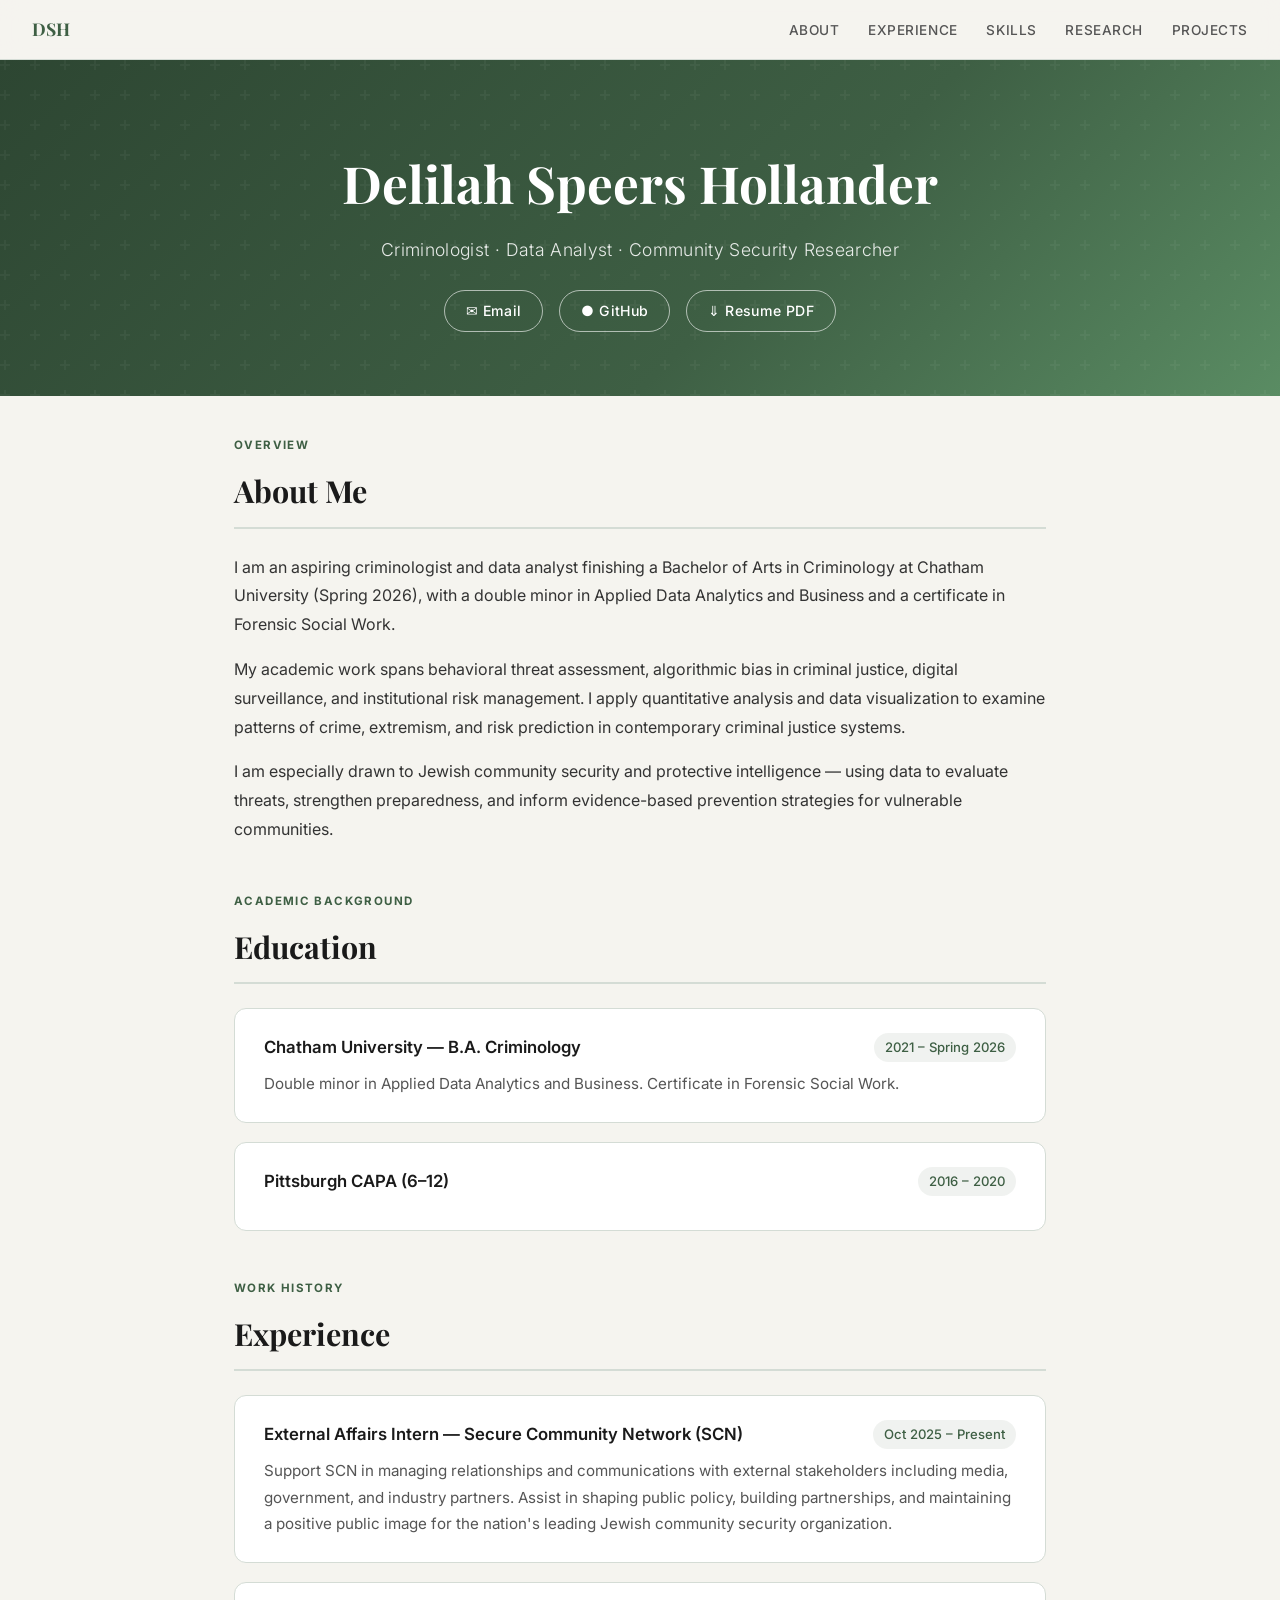
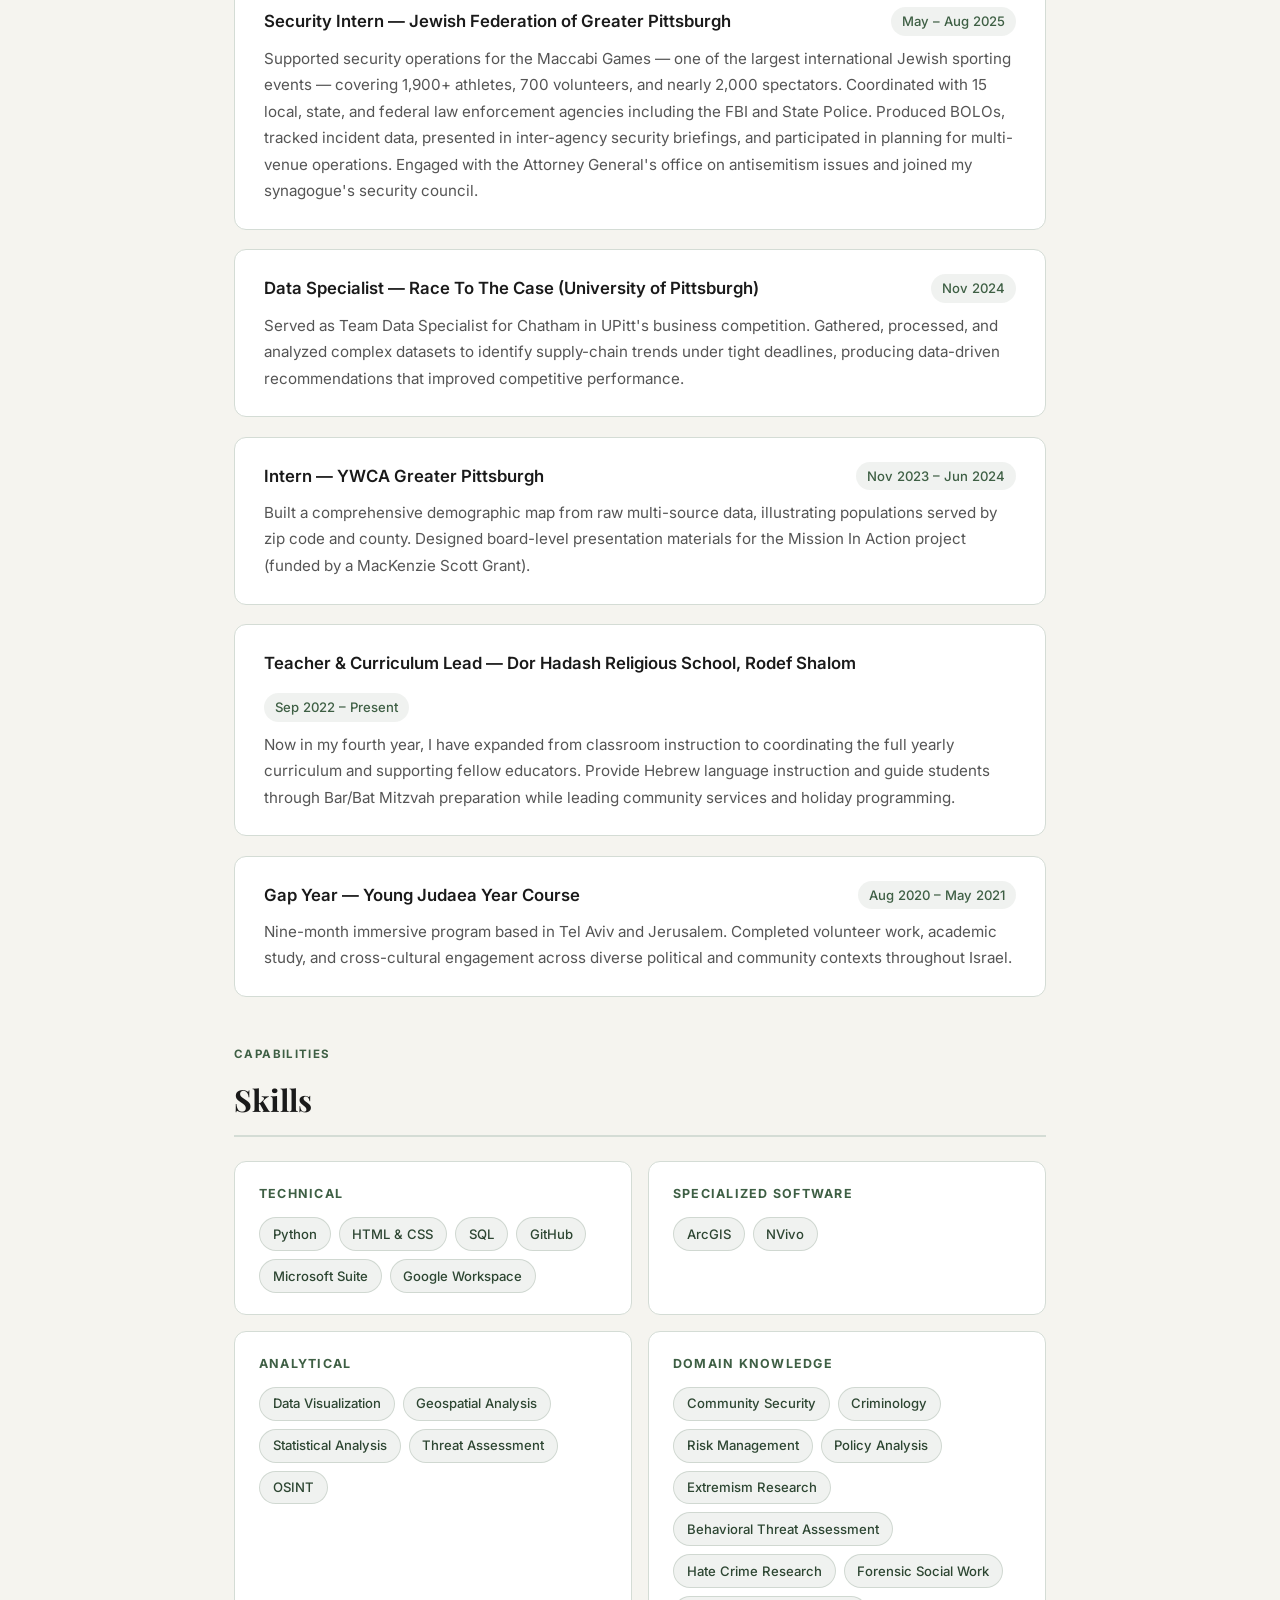
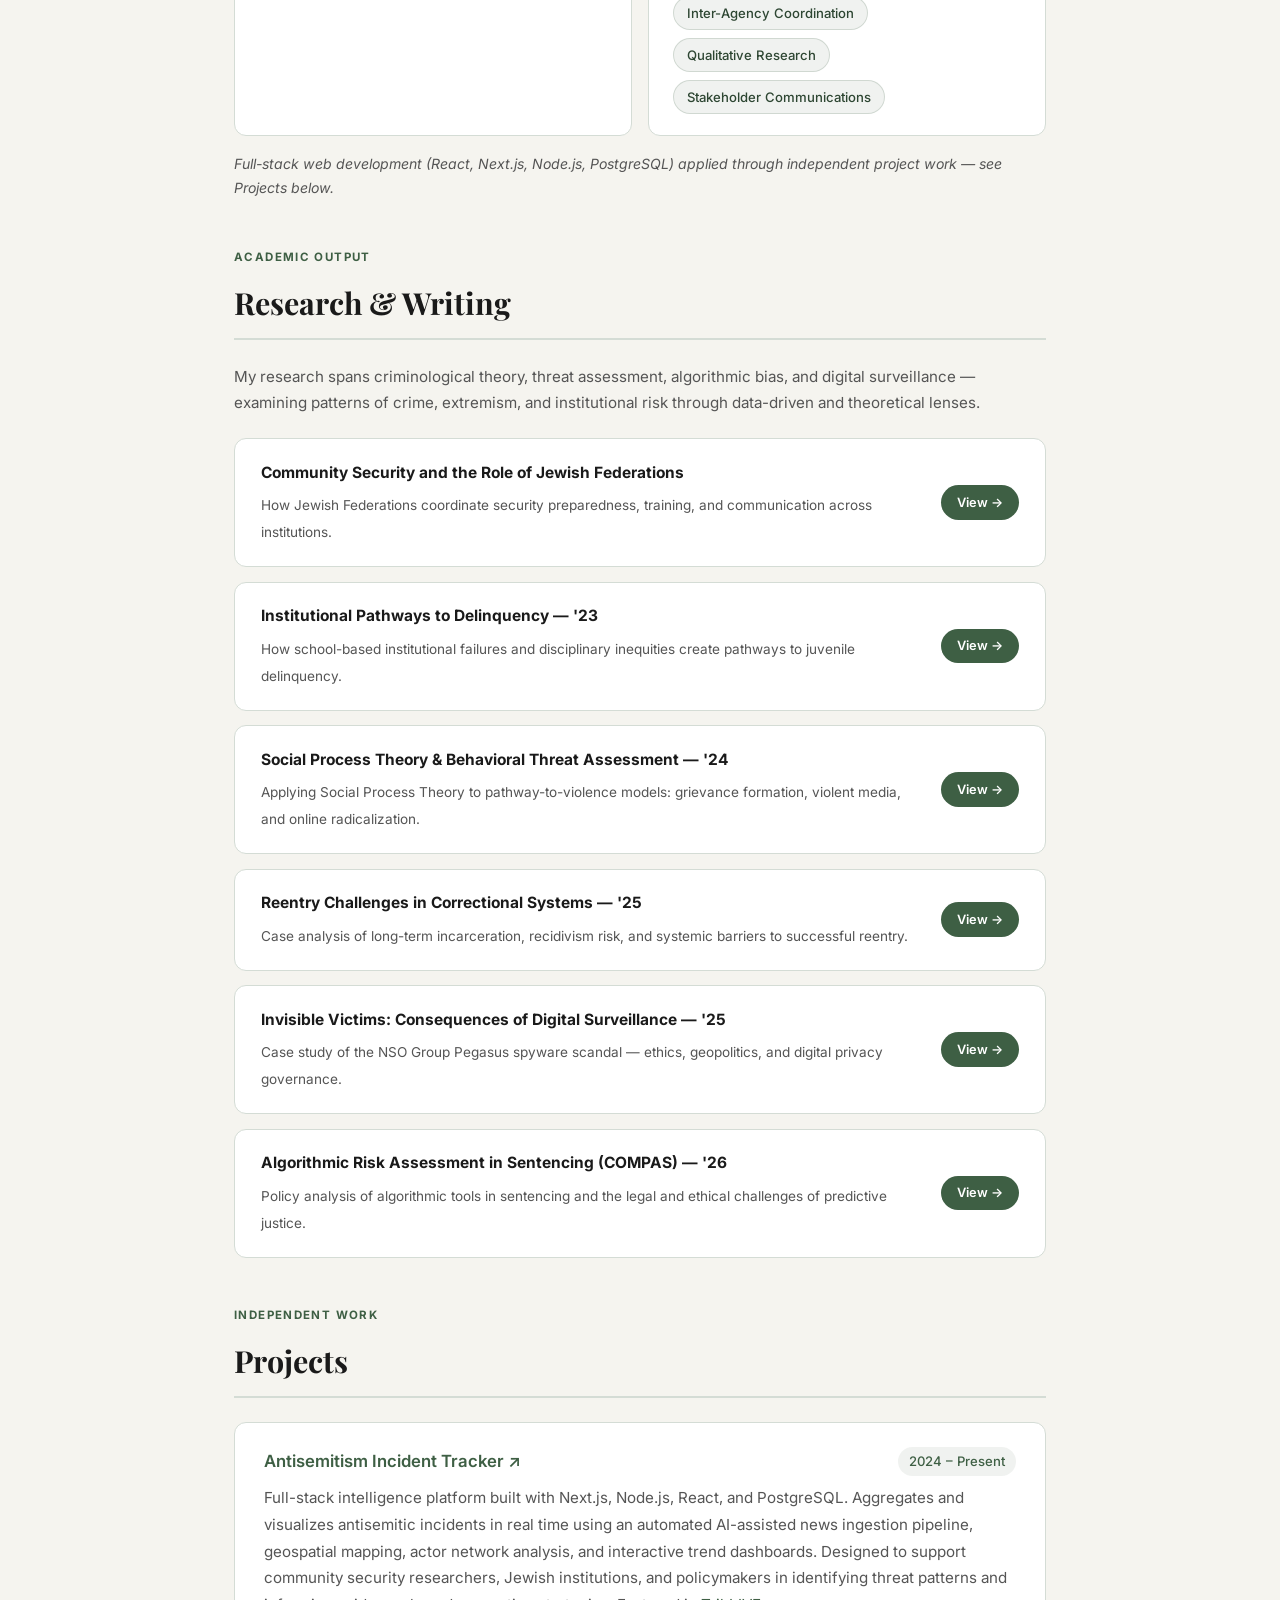
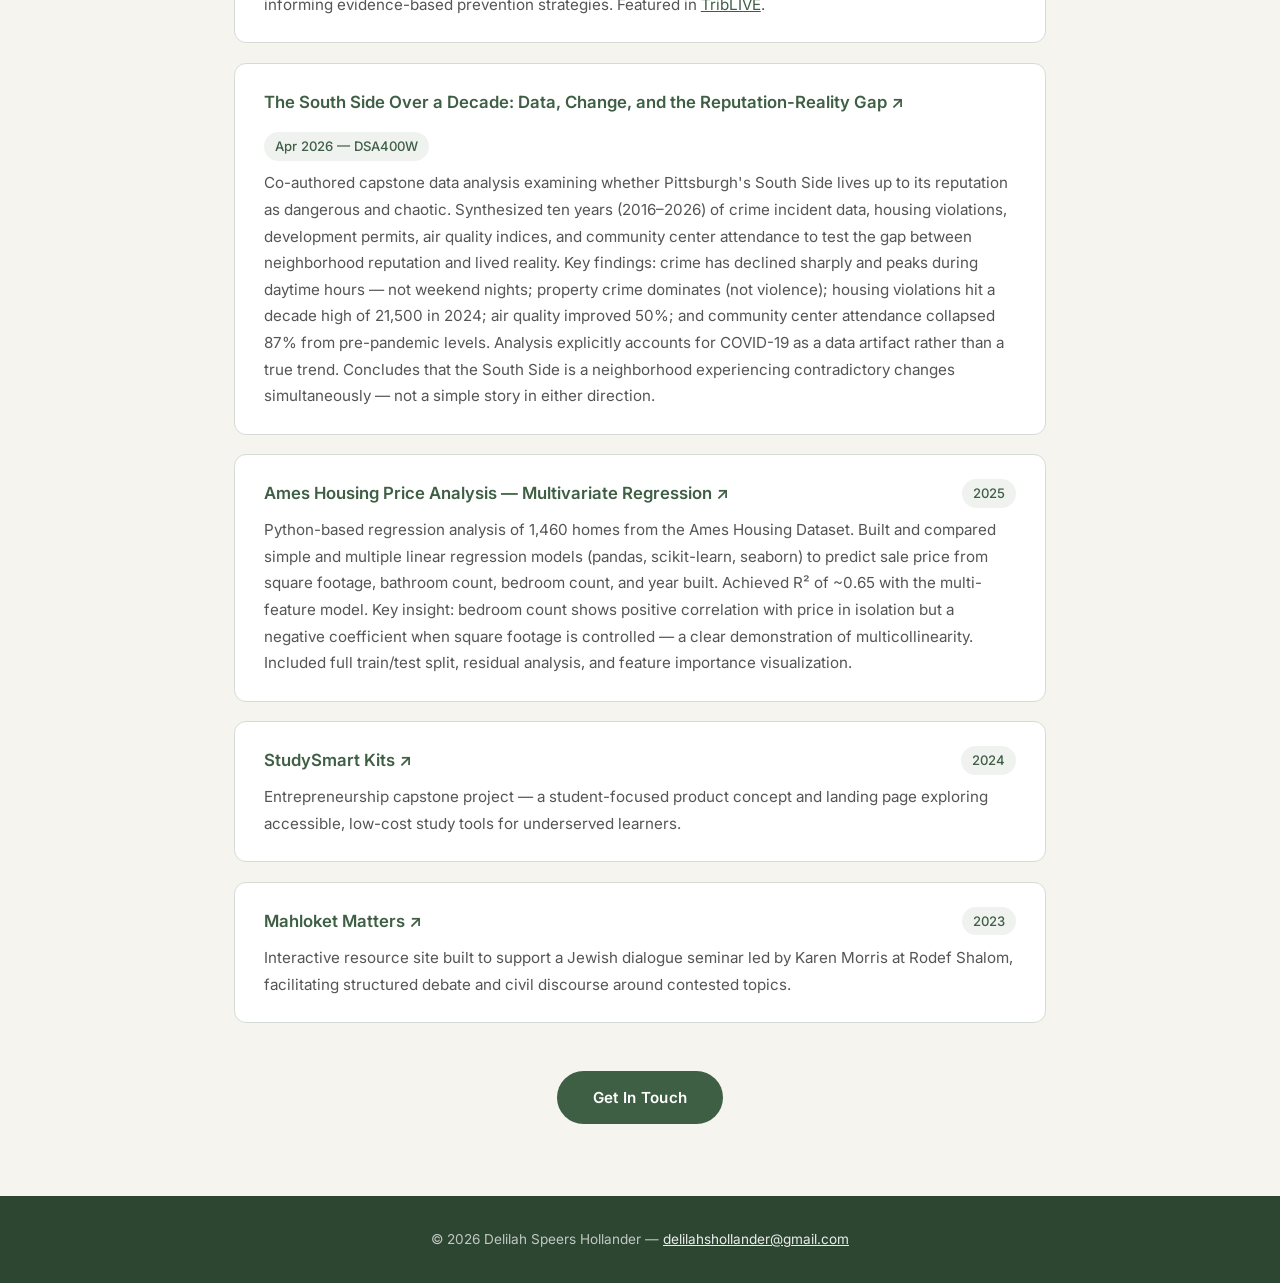
==== commit 1621f54c: "Redesigned resume site - improved design, expanded skills, added projects" ====
--- a/index.html
+++ b/index.html
@@ -1,342 +1,321 @@
-
 <!DOCTYPE html>
 <html lang="en">
 <head>
-  <meta charset="UTF-8" />
-  <meta name="viewport" content="width=device-width, initial-scale=1" />
-  <title>Delilah Speers Hollander - Resume</title>
-  <!-- Google Fonts for a sophisticated look -->
-  <link href="https://fonts.googleapis.com/css2?family=Playfair+Display:wght@400;700&family=Roboto:wght@300;400;500&display=swap" rel="stylesheet">
-  <style>
-    :root {
-      --border: #3E5F44;       /* Hunter green outline */
-      --heading: #3E5F44;      /* Hunter green for headings and bold text */
-      --bg: #E5E6FA;           /* Lavender background */
-      --container-bg: #ffffff;  /* White container background */
-      --text: #000000;         /* Black text */
-      --hover: #2D4632;        /* Darker hunter green for hover effects */
-    }
-    
-    /* Basic Reset */
-    * {
-      margin: 0;
-      padding: 0;
-      box-sizing: border-box;
-    }
-    
-    body {
-      font-family: 'Roboto', sans-serif;
-      background: var(--bg);
-      color: var(--text);
-      line-height: 1.8;
-      padding-bottom: 2rem;
-    }
-    
-    header {
-      background: var(--bg);
-      text-align: center;
-      padding: 2rem 1rem;
-      border-bottom: 1px solid var(--border);
-    }
-    
-    header h1 {
-      font-family: 'Playfair Display', serif;
-      font-size: 3rem;
-      color: var(--heading);
-      margin-bottom: 0.5rem;
-    }
-    
-    header p {
-      font-size: 1.1rem;
-      color: var(--text);
-    }
-    
-    header a {
-      color: var(--heading);
-      text-decoration: underline;
-    }
-    
-    .container {
-      max-width: 1000px;
-      margin: 2rem auto;
-      background: var(--container-bg);
-      padding: 2rem 3rem;
-      border-radius: 10px;
-      box-shadow: 0 4px 10px rgba(0,0,0,0.05);
-      border: 2px solid var(--border);
-    }
-    
-    section {
-      margin-bottom: 2rem;
-    }
-    
-    section h2 {
-      font-family: 'Playfair Display', serif;
-      font-size: 2rem;
-      color: var(--heading);
-      border-bottom: 2px solid var(--border);
-      padding-bottom: 0.5rem;
-      margin-bottom: 1.5rem;
-      letter-spacing: 0.5px;
-    }
-    
-    section h3 {
-      font-family: 'Playfair Display', serif;
-      margin-top: 1.5rem;
-      font-size: 1.6rem;
-      color: var(--heading);
-      margin-bottom: 0.8rem;
-    }
-    
-    .edu-item, .job, .course-item, .skill-item, .project-item {
-      margin-bottom: 1.8rem;
-    }
-    
-    .edu-title, .job-title {
-      font-family: 'Playfair Display', serif;
-      font-weight: 700;
-      font-size: 1.3rem;
-      color: var(--heading);
-      margin-bottom: 0.3rem;
-    }
-    
-    .edu-date, .job-date {
-      font-style: italic;
-      font-size: 0.95rem;
-      color: var(--text);
-      margin-bottom: 0.8rem;
-    }
-    
-    p {
-      margin-bottom: 1rem;
-      font-size: 1.05rem;
-    }
-    
-    ul {
-      list-style: disc;
-      margin-left: 1.8rem;
-      font-size: 1.05rem;
-      margin-bottom: 1rem;
-    }
-    
-    a {
-      color: var(--heading);
-      text-decoration: none;
-      transition: color 0.3s;
-    }
-    
-    a:hover {
-      color: var(--hover);
-    }
-    
-    /* Contact Button Styles */
-    .contact-button-container {
-      text-align: center;
-      margin-top: 2rem;
-    }
-    
-    .contact-button {
-      background-color: var(--bg);
-      border: 2px solid var(--heading);
-      color: var(--heading);
-      padding: 1rem 2rem;
-      text-decoration: none;
-      border-radius: 50px;
-      font-size: 1.2rem;
-      transition: background-color 0.3s, color 0.3s, transform 0.3s;
-      display: inline-block;
-      margin-bottom: 1rem;
-    }
-    
-    .contact-button:hover {
-      background-color: var(--heading);
-      color: var(--bg);
-      transform: translateY(-3px);
-    }
-    
-    footer {
-      text-align: center;
-      padding: 1rem;
-      background: var(--bg);
-      color: var(--text);
-      border-top: 1px solid var(--border);
-      font-size: 0.95rem;
-      margin-top: 2rem;
-    }
-    
-    /* Responsive */
-    @media (max-width: 768px) {
-      header h1 {
-        font-size: 2.5rem;
-      }
-      .container {
-        margin: 1rem;
-        padding: 1.5rem;
-      }
-    }
-  </style>
+<meta charset="UTF-8"/>
+<meta name="viewport" content="width=device-width,initial-scale=1"/>
+<title>Delilah Speers Hollander — Criminologist & Data Analyst</title>
+<meta name="description" content="Portfolio and resume of Delilah Speers Hollander — criminologist, data analyst, and community security researcher."/>
+<link href="https://fonts.googleapis.com/css2?family=Inter:wght@300;400;500;600;700&family=Playfair+Display:wght@400;700&display=swap" rel="stylesheet"/>
+<style>
+:root{--green:#3E5F44;--green-dark:#2D4632;--green-light:#5a8c63;--cream:#f5f4ef;--white:#ffffff;--text:#1a1a1a;--muted:#555;--border:#d4dcd5;--card:#ffffff;}
+*{margin:0;padding:0;box-sizing:border-box;}
+html{scroll-behavior:smooth;}
+body{font-family:'Inter',sans-serif;background:var(--cream);color:var(--text);line-height:1.7;}
+/* NAV */
+nav{position:sticky;top:0;z-index:100;background:rgba(245,244,239,0.92);backdrop-filter:blur(12px);border-bottom:1px solid var(--border);padding:0.9rem 2rem;display:flex;justify-content:space-between;align-items:center;}
+nav .brand{font-family:'Playfair Display',serif;font-size:1.1rem;color:var(--green);font-weight:700;}
+nav ul{list-style:none;display:flex;gap:1.8rem;}
+nav ul a{font-size:0.85rem;font-weight:500;color:var(--muted);text-decoration:none;letter-spacing:0.04em;text-transform:uppercase;transition:color 0.2s;}
+nav ul a:hover{color:var(--green);}
+/* HERO */
+.hero{background:linear-gradient(135deg,var(--green-dark) 0%,var(--green) 60%,var(--green-light) 100%);color:var(--white);padding:5rem 2rem 4rem;text-align:center;position:relative;overflow:hidden;}
+.hero::before{content:'';position:absolute;inset:0;background:url("data:image/svg+xml,%3Csvg width='60' height='60' viewBox='0 0 60 60' xmlns='http://www.w3.org/2000/svg'%3E%3Cg fill='none' fill-rule='evenodd'%3E%3Cg fill='%23ffffff' fill-opacity='0.04'%3E%3Cpath d='M36 34v-4h-2v4h-4v2h4v4h2v-4h4v-2h-4zm0-30V0h-2v4h-4v2h4v4h2V6h4V4h-4zM6 34v-4H4v4H0v2h4v4h2v-4h4v-2H6zM6 4V0H4v4H0v2h4v4h2V6h4V4H6z'/%3E%3C/g%3E%3C/g%3E%3C/svg%3E");}
+.hero h1{font-family:'Playfair Display',serif;font-size:3.2rem;font-weight:700;margin-bottom:0.5rem;position:relative;}
+.hero .subtitle{font-size:1.1rem;opacity:0.88;margin-bottom:1.6rem;font-weight:300;letter-spacing:0.02em;}
+.hero-links{display:flex;justify-content:center;gap:1rem;flex-wrap:wrap;}
+.hero-links a{color:var(--white);border:1.5px solid rgba(255,255,255,0.6);padding:0.5rem 1.3rem;border-radius:50px;font-size:0.88rem;font-weight:500;text-decoration:none;transition:all 0.25s;letter-spacing:0.03em;}
+.hero-links a:hover{background:var(--white);color:var(--green-dark);}
+/* LAYOUT */
+.container{max-width:860px;margin:0 auto;padding:2.5rem 1.5rem;}
+/* SECTION */
+section{margin-bottom:3rem;}
+.section-label{font-size:0.72rem;font-weight:700;letter-spacing:0.12em;text-transform:uppercase;color:var(--green);margin-bottom:0.6rem;}
+h2{font-family:'Playfair Display',serif;font-size:1.9rem;color:var(--text);margin-bottom:1.5rem;padding-bottom:0.6rem;border-bottom:2px solid var(--border);}
+/* CARDS */
+.card{background:var(--card);border:1px solid var(--border);border-radius:12px;padding:1.5rem 1.8rem;margin-bottom:1.2rem;transition:box-shadow 0.25s,transform 0.25s;}
+.card:hover{box-shadow:0 6px 24px rgba(62,95,68,0.1);transform:translateY(-2px);}
+.card-header{display:flex;justify-content:space-between;align-items:flex-start;gap:1rem;margin-bottom:0.6rem;flex-wrap:wrap;}
+.card-title{font-weight:600;font-size:1.05rem;color:var(--text);}
+.card-date{font-size:0.82rem;color:var(--green);font-weight:500;white-space:nowrap;background:rgba(62,95,68,0.08);padding:0.2rem 0.7rem;border-radius:50px;}
+.card p{font-size:0.95rem;color:var(--muted);line-height:1.75;}
+/* SKILLS */
+.skills-grid{display:grid;grid-template-columns:1fr 1fr;gap:1rem;}
+.skill-group{background:var(--card);border:1px solid var(--border);border-radius:12px;padding:1.3rem 1.5rem;}
+.skill-group h3{font-size:0.78rem;font-weight:700;letter-spacing:0.1em;text-transform:uppercase;color:var(--green);margin-bottom:0.8rem;}
+.tag-list{display:flex;flex-wrap:wrap;gap:0.5rem;}
+.tag{background:rgba(62,95,68,0.08);color:var(--green-dark);font-size:0.82rem;font-weight:500;padding:0.3rem 0.8rem;border-radius:50px;border:1px solid rgba(62,95,68,0.18);}
+/* RESEARCH */
+.paper-item{background:var(--card);border:1px solid var(--border);border-radius:12px;padding:1.3rem 1.6rem;margin-bottom:0.9rem;display:flex;justify-content:space-between;align-items:center;gap:1rem;transition:box-shadow 0.25s;}
+.paper-item:hover{box-shadow:0 4px 18px rgba(62,95,68,0.09);}
+.paper-info strong{font-size:0.97rem;color:var(--text);display:block;margin-bottom:0.3rem;}
+.paper-info span{font-size:0.85rem;color:var(--muted);}
+.paper-link{flex-shrink:0;background:var(--green);color:var(--white);padding:0.4rem 1rem;border-radius:50px;font-size:0.8rem;font-weight:600;text-decoration:none;transition:background 0.2s;}
+.paper-link:hover{background:var(--green-dark);}
+/* ABOUT */
+.about-text p{font-size:1rem;color:#333;margin-bottom:1rem;line-height:1.8;}
+/* FOOTER */
+footer{text-align:center;padding:2rem;background:var(--green-dark);color:rgba(255,255,255,0.7);font-size:0.85rem;}
+footer a{color:rgba(255,255,255,0.9);text-decoration:underline;}
+/* RESPONSIVE */
+@media(max-width:640px){
+.hero h1{font-size:2.2rem;}
+.skills-grid{grid-template-columns:1fr;}
+nav ul{gap:1rem;}
+.card-header{flex-direction:column;}
+.paper-item{flex-direction:column;align-items:flex-start;}
+}
+/* FADE IN */
+.fade-in{opacity:0;transform:translateY(18px);transition:opacity 0.5s ease,transform 0.5s ease;}
+.fade-in.visible{opacity:1;transform:none;}
+</style>
 </head>
 <body>
-  <header>
-    <h1>Delilah Speers Hollander</h1>
-    <p><a href="mailto:delilahshollander@gmail.com">delilahshollander@gmail.com</a></p>
-  </header>
-  
-  <div class="container">
-    <!-- About Me Section -->
-    <section id="about">
-      <h2>About Me</h2>
-      <p>I am an aspiring criminologist and data analyst with an interdisciplinary background in Criminology, Applied Data Analytics, and Business, complemented by a certificate in Forensic Social Work. 
-        I am on track to earn my Bachelor of Arts in Spring 2026 and am interested in opportunities at the intersection of public safety, data-driven policy, and risk analysis/assessments.</p>
-      <p>My academic work focuses on criminology, extremism, and violence prevention, with particular attention to behavioral threat assessment, institutional risk management, and the social consequences of surveillance technologies. 
-        Through coursework and research projects, I apply quantitative analysis and data visualization to examine patterns of crime, digital monitoring, and risk prediction in contemporary criminal justice systems.</p>
-      <p>I am especially interested in Jewish community security and protective intelligence, including the use of data to evaluate threats, strengthen preparedness, and inform prevention strategies for vulnerable communities. To that end, 
-        I independently built and maintain the Antisemitic Incidents Tracker, a live intelligence platform that maps real-world antisemitic incidents geographically, tracks court records and legal outcomes, analyzes actor networks, and monitors 
-        digital threat activity through OSINT pipelines. More broadly, I hope to contribute to evidence-based approaches that improve institutional responses to violence, support resilience after extremist attacks, and strengthen community safety.</p>
-    </section>
-    
-    <!-- Education Section -->
-    <section id="education">
-      <h2>Education</h2>
-      <h3>High School</h3>
-      <div class="edu-item">
-        <div class="edu-title">Pittsburgh CAPA (6-12)</div>
-        <div class="edu-date">2016-2020</div>
-      </div>
-      <h3>College</h3>
-      <div class="edu-item">
-        <div class="edu-title">Chatham University</div>
-        <div class="edu-date">2021-Present</div>
-        <p>Candidate for a Bachelor's in Criminology, with a double Minor in Applied Data Analytics and Business, and a Certificate in Forensic Social Work.</p>
-      </div>
-    </section>
-    
-    <!-- Experience Section -->
-    <section id="experience">
-      <h2>Experience</h2>
-
-       <div class="job">
-        <div class="job-title">External Affairs Intern, Secure Community Network</div>
-        <div class="job-date">October 2025 – Present</div>
-        <p>Support SCN in managing the organization's relationships and communications with external stakeholders, including the media, government, community, and industry partners. Assist in shaping public policy, building partnerships, and ensuring a positive public image for the company.</p>
-       </div>
-      
-        <div class="job">
-        <div class="job-title">Security Internship, Jewish Federation of Greater Pittsburgh</div>
-        <div class="job-date">May 2025 – August 2025</div>
-        <p>From May to August 2025, I served as a security intern supporting the Maccabi Games—one of the largest international Jewish sporting events—as well as broader community security efforts in Pittsburgh. I worked closely with Maccabi officials and coordinated with 15 local, state, and federal law enforcement agencies to help plan and manage complex, multi-venue security operations for over 1,900 athletes, 700 volunteers, and nearly 2,000 spectators.
-           My role included creating BOLOs, tracking incident data, presenting in security briefings, and participating in numerous inter-agency meetings with partners like the FBI, State Police, and Emergency Management. I also engaged in meaningful work combating antisemitism, including conversations with the Attorney General's office and joining my synagogue's security council.</p>
-      </div>
-      
-      <div class="job">
-        <div class="job-title">Data Specialist, Race To The Case</div>
-        <div class="job-date">November 2024</div>
-        <p>I served as Team Data Specialist for Chatham, in the University of Pittsburgh's Race to the Case Business competition. In this high-stakes, fast-paced environment, I was responsible for gathering, processing, and analyzing complex data sets to identify trends and insights that were critical for strategic decision-making in supply chain management. Working under tight deadlines and high pressure, I collaborated closely with my team to optimize supply chain processes, streamline operations, and propose data-driven solutions that ultimately helped improve efficiency and competitive performance.</p>
-      </div>
-      
-      <div class="job">
-        <div class="job-title">Intern, YWCA Greater Pittsburgh</div>
-        <div class="job-date">November 2023 – June 2024</div>
-        <p>Developed a comprehensive map from raw data, illustrating demographic populations served by organizations, sorted by zip code and county. Analyzed raw data from multiple sources to create detailed demographic profiles and designed informative flyers for board reports and presentations on the Mission In Action project funded by a Mackenzie Scott Grant.</p>
-      </div>
-      
-      <div class="job">
-        <div class="job-title">Teacher, Dor Hadash Religious School, Rodef Shalom</div>
-        <div class="job-date">September 2022 – Present</div>
-        <p>Now entering my fourth year at Dor Hadash Religious School, my role has expanded beyond teaching. In addition to designing and implementing innovative community activities that encourage self-driven exploration of Judaism, I have taken on a more central leadership role—helping coordinate the entire year's curriculum, supporting fellow teachers, and ensuring that our educational goals remain on track. I continue to teach, providing Hebrew language instruction and guiding students in learning prayers and religious practices essential for Bar/Bat Mitzvahs and communal services. I have also begun leading services and assisting with preparation for holidays, contributing to a vibrant, cohesive, and meaningful experience for students and the broader community.</p>
-      </div>
-      
-      <div class="job">
-        <div class="job-title">Camp Counselor and Lifeguard, Chatham Arts and Music Day Camp</div>
-        <div class="job-date">June – August (2018, 2019, 2021, 2022)</div>
-        <p>As a Camp Counselor and Lifeguard, I was entrusted with ensuring the safety and well-being of children during summer sessions. I coordinated the timely and safe transportation of children to and from classes while adhering to strict safety protocols. Beyond my safety responsibilities, I created and led a range of engaging activities designed to spark curiosity and learning in areas such as space exploration, mathematics, history, and art. This role enhanced my leadership and organizational skills while fostering a fun and educational atmosphere for young campers.</p>
-      </div>
-      
-      <div class="job">
-        <div class="job-title">Gap Year, Young Judaea Year Course</div>
-        <div class="job-date">August 2020 – May 2021</div>
-        <p>During my gap year, I participated in the Young Judaea Year Course, which provided an immersive cultural experience in Israel while I resided in Tel Aviv and Jerusalem. Over the course of nine months, I engaged in volunteer work, explored diverse political and cultural perspectives, and completed a semester of academic study. This transformative period allowed me to gain invaluable insights into Israeli culture, broaden my worldview, and develop a deeper understanding of community engagement and social dynamics.</p>
-      </div>
-    </section>
-    
-    <!-- Skills Section -->
-    <section id="skills">
-      <h2>Skills</h2>
-      <ul>
-        <li>Programming: Python, HTML, SQL</li>
-        <li>Software: Microsoft Suites, ArcGIS, Google Workspace, NVivo, Palantir</li>
-      </ul>
-    </section>
-
-    <section id="research">
-      <h2>Research & Writing</h2>
-
-      <p><strong>Research Interests:</strong> My academic work focuses on criminology, threat assessment, and the intersection of data, technology, and public safety. The papers below represent my research trajectory from 2023-2026, examining behavioral threat assessment, algorithmic bias in criminal justice, digital surveillance, and institutional inequity.</p>
-
-      <ul>
-        <li>
-          <strong>Community Security and the Role of Jewish Federations: Preparedness, Training, and Communication</strong><br>
-          An analytical examination of how Jewish Federations coordinate community security initiatives across institutions.
-          <br>
-          <a href="DH.Community_Security_Role_of_Jewish_Federations.pdf" target="_blank">Download Paper</a>
-        </li>
-
-        <li>
-          <strong>Institutional Pathways to Delinquency: A Theoretical Analysis of School Environments and Juvenile Behavior, '23</strong><br>
-          An analytical essay applying criminological theory to examine how institutional failures, disciplinary inequities, and social influence within school environments create pathways to juvenile delinquency.
-          <br>
-          <a href="DH.Institutional_Pathways_To_Delinquency.pdf" target="_blank">Download Paper</a>
-        </li>
-
-        <li>
-          <strong>Learning Criminal Behavior: Pathways to Violence and Behavioral Threat Assessment in Social Process Theory, '24</strong><br>
-          This paper examines how Social Process Theory applies to behavioral threat assessment, analyzing grievance formation, violent media consumption, and online research patterns in pathway-to-violence models to inform evidence-based crime prevention strategies.
-          <br>
-          <a href="Dh.Social_Process_Theory.pdf" target="_blank">Download Paper</a>
-        </li>
-
-        <li>
-          <strong>Reentry Challenges in Correctional Systems: A Case Analysis of Long-Term Incarceration and Aging Prisoners, '25</strong><br>
-          A case analysis examining the intersection of correctional goals, recidivism risk, and systemic barriers in reentry. This paper analyzes how a 67-year-old parolee after 49 years of incarceration exemplifies broader challenges in the U.S. criminal justice system and the critical need for evidence-based, compassionate reentry programming.
-          <br>
-          <a href="DH.Reentry_Challenges.pdf" target="_blank">Download Paper</a>
-        </li>
-
-        <li>
-          <strong>Invisible Victims: Psychological and Social Consequences of Digital Surveillance, '25</strong><br>
-          Case study analyzing the ethical, technical, and geopolitical dimensions of the NSO Group Pegasus spyware scandal and its implications for digital privacy and surveillance governance.
-          <br>
-          <a href="DH.Pegasus_Spyware_Scandal.pdf" target="_blank">Download Paper</a>
-        </li>
-
-        <li>
-          <strong>Algorithmic Risk Assessment in Criminal Sentencing (COMPAS), '26</strong><br>
-          Policy analysis exploring the use of algorithmic tools in sentencing and the legal and ethical challenges surrounding predictive justice.
-          <br>
-          <a href="DH.Predicting_Risk.pdf" target="_blank">Download Paper</a>
-        </li>
-      </ul>
-    </section>
-    
-    <!-- Projects / Website Builds Section -->
-    <section id="projects">
-      <h2>Projects & Website Builds</h2>
-      <ul>
-        <li><a href="https://antisemitic-incidents-tracker.onrender.com" target="_blank">Antisemitic Incidents Tracker - A full-stack intelligence platform built with Next.js, Express, and SQLite that aggregates, maps, and analyzes real-world antisemitic incidents in real time. The platform features an interactive geospatial incident map with clustering, a court records and indictment database, actor network profiling, a live OSINT digital threat scanner, and AI-generated intelligence briefs. Designed for researchers, security professionals, and community stakeholders, it combines RESTful API architecture, automated news ingestion pipelines, and data visualization to support threat assessment, trend analysis, and evidence-based prevention strategies.</li>
-        <li><a href="https://dhollander24.github.io/studysmart-kits/" target="_blank">StudySmart Kits</a> – Final project for Entrepreneurship class.</li>
-        <li><a href="https://dhollander24.github.io/mahloketmatters.dorhadash/" target="_blank">Mahloket Matters</a> – Created to assist with a seminar led by Karen Morris.</li>
-      </ul>
-    </section>
-    
-    <!-- Contact Button -->
-    <div class="contact-button-container">
-      <a href="mailto:delilahshollander@gmail.com" class="contact-button">Questions? Contact Me</a>
-    </div>
-    
+<nav>
+  <span class="brand">DSH</span>
+  <ul>
+    <li><a href="#about">About</a></li>
+    <li><a href="#experience">Experience</a></li>
+    <li><a href="#skills">Skills</a></li>
+    <li><a href="#research">Research</a></li>
+    <li><a href="#projects">Projects</a></li>
+  </ul>
+</nav>
+<header class="hero">
+  <h1>Delilah Speers Hollander</h1>
+  <p class="subtitle">Criminologist &middot; Data Analyst &middot; Community Security Researcher</p>
+  <div class="hero-links">
+    <a href="mailto:delilahshollander@gmail.com">&#9993; Email</a>
+    <a href="https://github.com/dhollander24" target="_blank">&#9679; GitHub</a>
+    <a href="temp_resume.pdf" target="_blank">&#8659; Resume PDF</a>
   </div>
-  
-  <footer>
-    &copy; 2026 Delilah Speers Hollander
-  </footer>
+</header>
+<div class="container">
+  <!-- ABOUT -->
+  <section id="about" class="fade-in">
+    <div class="section-label">Overview</div>
+    <h2>About Me</h2>
+    <div class="about-text">
+      <p>I am an aspiring criminologist and data analyst finishing a Bachelor of Arts in Criminology at Chatham University (Spring 2026), with a double minor in Applied Data Analytics and Business and a certificate in Forensic Social Work.</p>
+      <p>My academic work spans behavioral threat assessment, algorithmic bias in criminal justice, digital surveillance, and institutional risk management. I apply quantitative analysis and data visualization to examine patterns of crime, extremism, and risk prediction in contemporary criminal justice systems.</p>
+      <p>I am especially drawn to Jewish community security and protective intelligence — using data to evaluate threats, strengthen preparedness, and inform evidence-based prevention strategies for vulnerable communities.</p>
+    </div>
+  </section>
+  <!-- EDUCATION -->
+  <section id="education" class="fade-in">
+    <div class="section-label">Academic Background</div>
+    <h2>Education</h2>
+    <div class="card">
+      <div class="card-header">
+        <div class="card-title">Chatham University &mdash; B.A. Criminology</div>
+        <span class="card-date">2021 &ndash; Spring 2026</span>
+      </div>
+      <p>Double minor in Applied Data Analytics and Business. Certificate in Forensic Social Work.</p>
+    </div>
+    <div class="card">
+      <div class="card-header">
+        <div class="card-title">Pittsburgh CAPA (6&ndash;12)</div>
+        <span class="card-date">2016 &ndash; 2020</span>
+      </div>
+    </div>
+  </section>
+  <!-- EXPERIENCE -->
+  <section id="experience" class="fade-in">
+    <div class="section-label">Work History</div>
+    <h2>Experience</h2>
+    <div class="card">
+      <div class="card-header">
+        <div class="card-title">External Affairs Intern &mdash; Secure Community Network (SCN)</div>
+        <span class="card-date">Oct 2025 &ndash; Present</span>
+      </div>
+      <p>Support SCN in managing relationships and communications with external stakeholders including media, government, and industry partners. Assist in shaping public policy, building partnerships, and maintaining a positive public image for the nation's leading Jewish community security organization.</p>
+    </div>
+    <div class="card">
+      <div class="card-header">
+        <div class="card-title">Security Intern &mdash; Jewish Federation of Greater Pittsburgh</div>
+        <span class="card-date">May &ndash; Aug 2025</span>
+      </div>
+      <p>Supported security operations for the Maccabi Games — one of the largest international Jewish sporting events — covering 1,900+ athletes, 700 volunteers, and nearly 2,000 spectators. Coordinated with 15 local, state, and federal law enforcement agencies including the FBI and State Police. Produced BOLOs, tracked incident data, presented in inter-agency security briefings, and participated in planning for multi-venue operations. Engaged with the Attorney General's office on antisemitism issues and joined my synagogue's security council.</p>
+    </div>
+    <div class="card">
+      <div class="card-header">
+        <div class="card-title">Data Specialist &mdash; Race To The Case (University of Pittsburgh)</div>
+        <span class="card-date">Nov 2024</span>
+      </div>
+      <p>Served as Team Data Specialist for Chatham in UPitt's business competition. Gathered, processed, and analyzed complex datasets to identify supply-chain trends under tight deadlines, producing data-driven recommendations that improved competitive performance.</p>
+    </div>
+    <div class="card">
+      <div class="card-header">
+        <div class="card-title">Intern &mdash; YWCA Greater Pittsburgh</div>
+        <span class="card-date">Nov 2023 &ndash; Jun 2024</span>
+      </div>
+      <p>Built a comprehensive demographic map from raw multi-source data, illustrating populations served by zip code and county. Designed board-level presentation materials for the Mission In Action project (funded by a MacKenzie Scott Grant).</p>
+    </div>
+    <div class="card">
+      <div class="card-header">
+        <div class="card-title">Teacher &amp; Curriculum Lead &mdash; Dor Hadash Religious School, Rodef Shalom</div>
+        <span class="card-date">Sep 2022 &ndash; Present</span>
+      </div>
+      <p>Now in my fourth year, I have expanded from classroom instruction to coordinating the full yearly curriculum and supporting fellow educators. Provide Hebrew language instruction and guide students through Bar/Bat Mitzvah preparation while leading community services and holiday programming.</p>
+    </div>
+    <div class="card">
+      <div class="card-header">
+        <div class="card-title">Gap Year &mdash; Young Judaea Year Course</div>
+        <span class="card-date">Aug 2020 &ndash; May 2021</span>
+      </div>
+      <p>Nine-month immersive program based in Tel Aviv and Jerusalem. Completed volunteer work, academic study, and cross-cultural engagement across diverse political and community contexts throughout Israel.</p>
+    </div>
+  </section>
+  <!-- SKILLS -->
+  <section id="skills" class="fade-in">
+    <div class="section-label">Capabilities</div>
+    <h2>Skills</h2>
+    <div class="skills-grid">
+      <div class="skill-group">
+        <h3>Technical</h3>
+        <div class="tag-list">
+          <span class="tag">Python</span>
+          <span class="tag">HTML &amp; CSS</span>
+          <span class="tag">SQL</span>
+          <span class="tag">GitHub</span>
+          <span class="tag">Microsoft Suite</span>
+          <span class="tag">Google Workspace</span>
+        </div>
+      </div>
+      <div class="skill-group">
+        <h3>Specialized Software</h3>
+        <div class="tag-list">
+          <span class="tag">ArcGIS</span>
+          <span class="tag">NVivo</span>
+        </div>
+      </div>
+      <div class="skill-group">
+        <h3>Analytical</h3>
+        <div class="tag-list">
+          <span class="tag">Data Visualization</span>
+          <span class="tag">Geospatial Analysis</span>
+          <span class="tag">Statistical Analysis</span>
+          <span class="tag">Threat Assessment</span>
+          <span class="tag">OSINT</span>
+        </div>
+      </div>
+      <div class="skill-group">
+        <h3>Domain Knowledge</h3>
+        <div class="tag-list">
+          <span class="tag">Community Security</span>
+          <span class="tag">Criminology</span>
+          <span class="tag">Risk Management</span>
+          <span class="tag">Policy Analysis</span>
+          <span class="tag">Extremism Research</span>
+          <span class="tag">Behavioral Threat Assessment</span>
+          <span class="tag">Hate Crime Research</span>
+          <span class="tag">Forensic Social Work</span>
+          <span class="tag">Inter-Agency Coordination</span>
+          <span class="tag">Qualitative Research</span>
+          <span class="tag">Stakeholder Communications</span>
+        </div>
+      </div>
+    </div>
+    <p style="margin-top:1rem;font-size:0.88rem;color:var(--muted);font-style:italic;">Full-stack web development (React, Next.js, Node.js, PostgreSQL) applied through independent project work — see Projects below.</p>
+  </section>
+  <!-- RESEARCH -->
+  <section id="research" class="fade-in">
+    <div class="section-label">Academic Output</div>
+    <h2>Research &amp; Writing</h2>
+    <p style="margin-bottom:1.4rem;font-size:0.95rem;color:var(--muted);">My research spans criminological theory, threat assessment, algorithmic bias, and digital surveillance — examining patterns of crime, extremism, and institutional risk through data-driven and theoretical lenses.</p>
+    <div class="paper-item">
+      <div class="paper-info">
+        <strong>Community Security and the Role of Jewish Federations</strong>
+        <span>How Jewish Federations coordinate security preparedness, training, and communication across institutions.</span>
+      </div>
+      <a class="paper-link" href="DH.Community_Security_Role_of_Jewish_Federations.pdf" target="_blank">View &rarr;</a>
+    </div>
+    <div class="paper-item">
+      <div class="paper-info">
+        <strong>Institutional Pathways to Delinquency &mdash; '23</strong>
+        <span>How school-based institutional failures and disciplinary inequities create pathways to juvenile delinquency.</span>
+      </div>
+      <a class="paper-link" href="DH.Institutional_Pathways_To_Delinquency.pdf" target="_blank">View &rarr;</a>
+    </div>
+    <div class="paper-item">
+      <div class="paper-info">
+        <strong>Social Process Theory &amp; Behavioral Threat Assessment &mdash; '24</strong>
+        <span>Applying Social Process Theory to pathway-to-violence models: grievance formation, violent media, and online radicalization.</span>
+      </div>
+      <a class="paper-link" href="Dh.Social_Process_Theory.pdf" target="_blank">View &rarr;</a>
+    </div>
+    <div class="paper-item">
+      <div class="paper-info">
+        <strong>Reentry Challenges in Correctional Systems &mdash; '25</strong>
+        <span>Case analysis of long-term incarceration, recidivism risk, and systemic barriers to successful reentry.</span>
+      </div>
+      <a class="paper-link" href="DH.Reentry_Challenges.pdf" target="_blank">View &rarr;</a>
+    </div>
+    <div class="paper-item">
+      <div class="paper-info">
+        <strong>Invisible Victims: Consequences of Digital Surveillance &mdash; '25</strong>
+        <span>Case study of the NSO Group Pegasus spyware scandal — ethics, geopolitics, and digital privacy governance.</span>
+      </div>
+      <a class="paper-link" href="DH.Pegasus_Spyware_Scandal.pdf" target="_blank">View &rarr;</a>
+    </div>
+    <div class="paper-item">
+      <div class="paper-info">
+        <strong>Algorithmic Risk Assessment in Sentencing (COMPAS) &mdash; '26</strong>
+        <span>Policy analysis of algorithmic tools in sentencing and the legal and ethical challenges of predictive justice.</span>
+      </div>
+      <a class="paper-link" href="DH.Predicting_Risk.pdf" target="_blank">View &rarr;</a>
+    </div>
+  </section>
+  <!-- PROJECTS -->
+  <section id="projects" class="fade-in">
+    <div class="section-label">Independent Work</div>
+    <h2>Projects</h2>
+    <div class="card">
+      <div class="card-header">
+        <div class="card-title"><a href="https://trackantisemitism.org/" target="_blank" style="color:var(--green);text-decoration:none;">Antisemitism Incident Tracker &#8599;</a></div>
+        <span class="card-date">2024 &ndash; Present</span>
+      </div>
+      <p>Full-stack intelligence platform built with Next.js, Node.js, React, and PostgreSQL. Aggregates and visualizes antisemitic incidents in real time using an automated AI-assisted news ingestion pipeline, geospatial mapping, actor network analysis, and interactive trend dashboards. Designed to support community security researchers, Jewish institutions, and policymakers in identifying threat patterns and informing evidence-based prevention strategies. Featured in <a href="https://triblive.com/news/education-classroom/chatham-student-develops-real-time-antisemitism-incident-tracker/" target="_blank" style="color:var(--green);text-decoration:underline;">TribLIVE</a>.</p>
+    </div>
+    <div class="card">
+      <div class="card-header">
+        <div class="card-title"><a href="DSA_KmonkHollander 3/KmonkHollander_FinalReportSouthSide.pdf" target="_blank" style="color:var(--green);text-decoration:none;">The South Side Over a Decade: Data, Change, and the Reputation-Reality Gap &#8599;</a></div>
+        <span class="card-date">Apr 2026 &mdash; DSA400W</span>
+      </div>
+      <p>Co-authored capstone data analysis examining whether Pittsburgh's South Side lives up to its reputation as dangerous and chaotic. Synthesized ten years (2016–2026) of crime incident data, housing violations, development permits, air quality indices, and community center attendance to test the gap between neighborhood reputation and lived reality. Key findings: crime has declined sharply and peaks during daytime hours — not weekend nights; property crime dominates (not violence); housing violations hit a decade high of 21,500 in 2024; air quality improved 50%; and community center attendance collapsed 87% from pre-pandemic levels. Analysis explicitly accounts for COVID-19 as a data artifact rather than a true trend. Concludes that the South Side is a neighborhood experiencing contradictory changes simultaneously — not a simple story in either direction.</p>
+    </div>
+    <div class="card">
+      <div class="card-header">
+        <div class="card-title"><a href="dsa250-housing/index.html" target="_blank" style="color:var(--green);text-decoration:none;">Ames Housing Price Analysis — Multivariate Regression &#8599;</a></div>
+        <span class="card-date">2025</span>
+      </div>
+      <p>Python-based regression analysis of 1,460 homes from the Ames Housing Dataset. Built and compared simple and multiple linear regression models (pandas, scikit-learn, seaborn) to predict sale price from square footage, bathroom count, bedroom count, and year built. Achieved R² of ~0.65 with the multi-feature model. Key insight: bedroom count shows positive correlation with price in isolation but a negative coefficient when square footage is controlled — a clear demonstration of multicollinearity. Included full train/test split, residual analysis, and feature importance visualization.</p>
+    </div>
+    <div class="card">
+      <div class="card-header">
+        <div class="card-title"><a href="https://dhollander24.github.io/studysmart-kits/" target="_blank" style="color:var(--green);text-decoration:none;">StudySmart Kits &#8599;</a></div>
+        <span class="card-date">2024</span>
+      </div>
+      <p>Entrepreneurship capstone project — a student-focused product concept and landing page exploring accessible, low-cost study tools for underserved learners.</p>
+    </div>
+    <div class="card">
+      <div class="card-header">
+        <div class="card-title"><a href="https://dhollander24.github.io/mahloketmatters.dorhadash/" target="_blank" style="color:var(--green);text-decoration:none;">Mahloket Matters &#8599;</a></div>
+        <span class="card-date">2023</span>
+      </div>
+      <p>Interactive resource site built to support a Jewish dialogue seminar led by Karen Morris at Rodef Shalom, facilitating structured debate and civil discourse around contested topics.</p>
+    </div>
+  </section>
+  <div style="text-align:center;margin:2rem 0;">
+    <a href="mailto:delilahshollander@gmail.com" style="display:inline-block;background:var(--green);color:#fff;padding:0.85rem 2.2rem;border-radius:50px;font-weight:600;font-size:0.95rem;text-decoration:none;letter-spacing:0.02em;transition:background 0.2s;" onmouseover="this.style.background='#2D4632'" onmouseout="this.style.background='#3E5F44'">Get In Touch</a>
+  </div>
+</div>
+<footer>
+  &copy; 2026 Delilah Speers Hollander &mdash; <a href="mailto:delilahshollander@gmail.com">delilahshollander@gmail.com</a>
+</footer>
+<script>
+const els=document.querySelectorAll('.fade-in');
+const obs=new IntersectionObserver(entries=>{entries.forEach(e=>{if(e.isIntersecting){e.target.classList.add('visible');obs.unobserve(e.target);}});},{threshold:0.08});
+els.forEach(el=>obs.observe(el));
+</script>
 </body>
 </html>
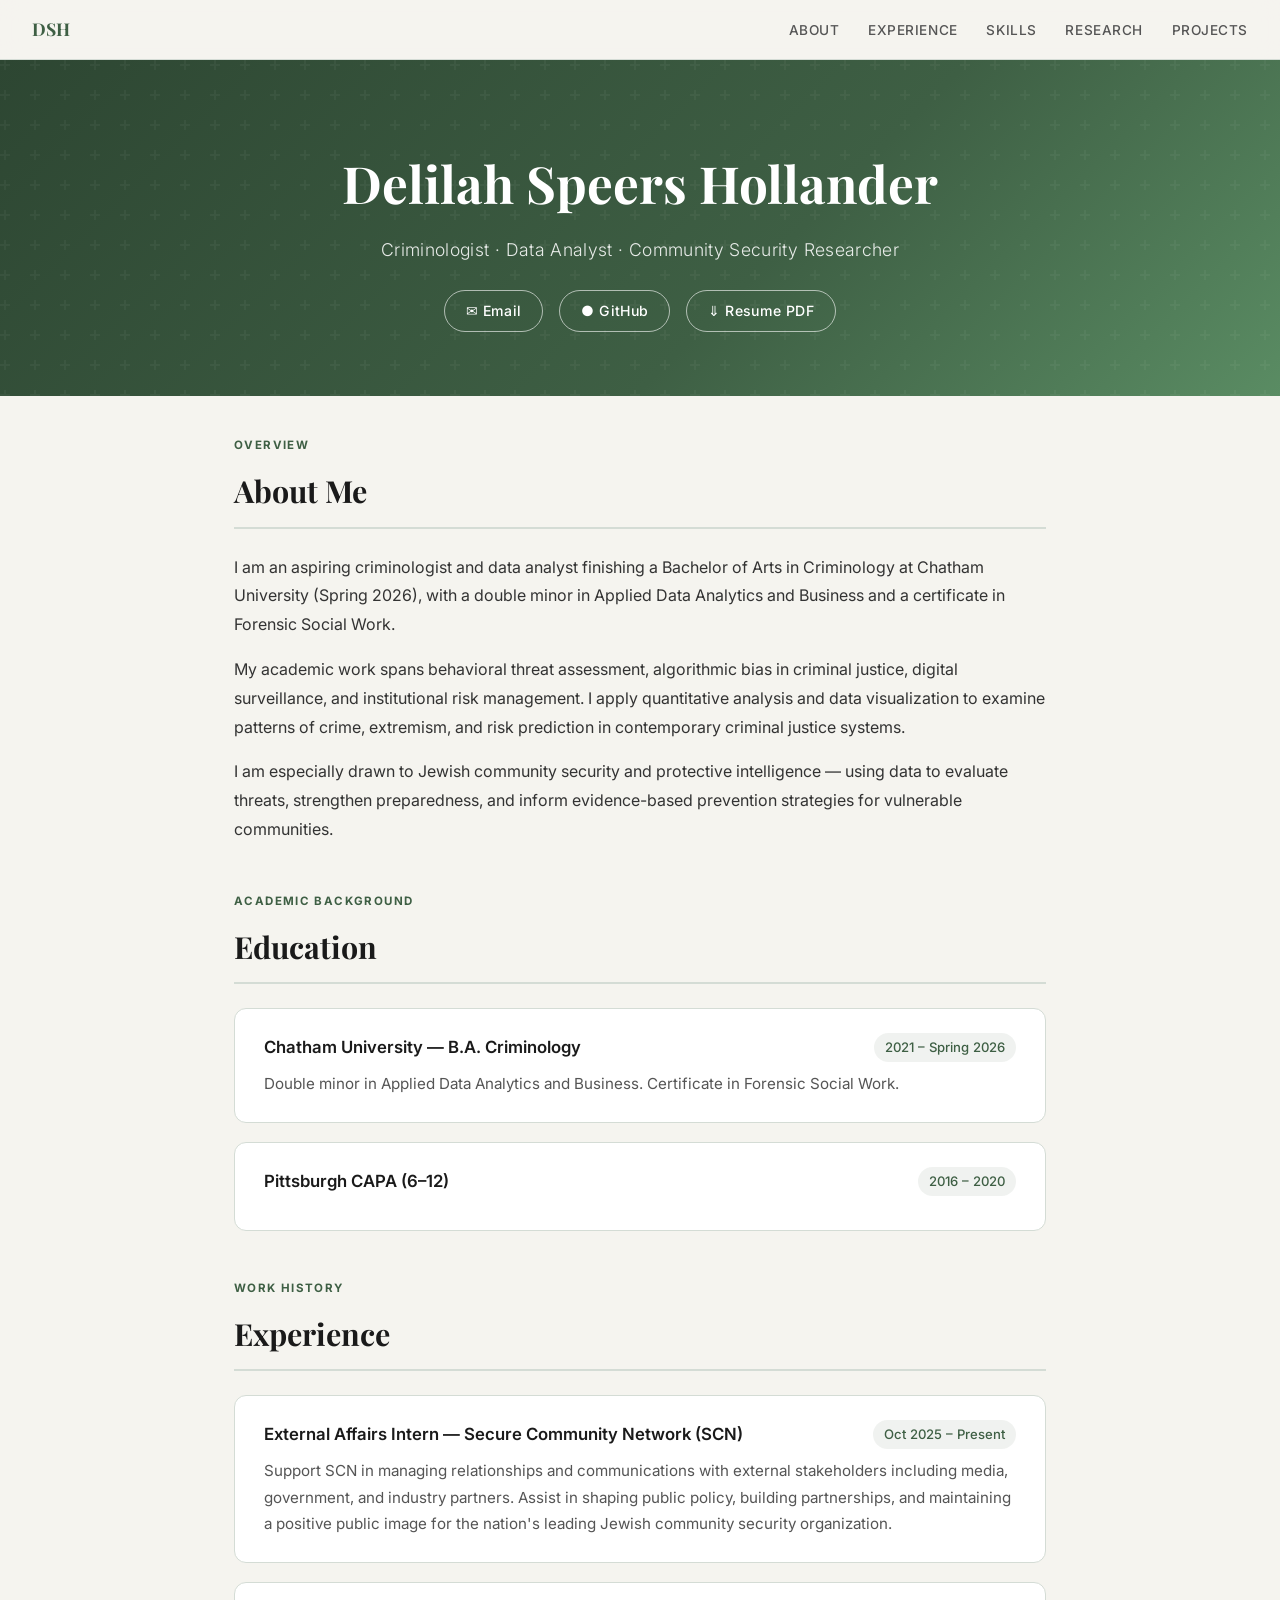
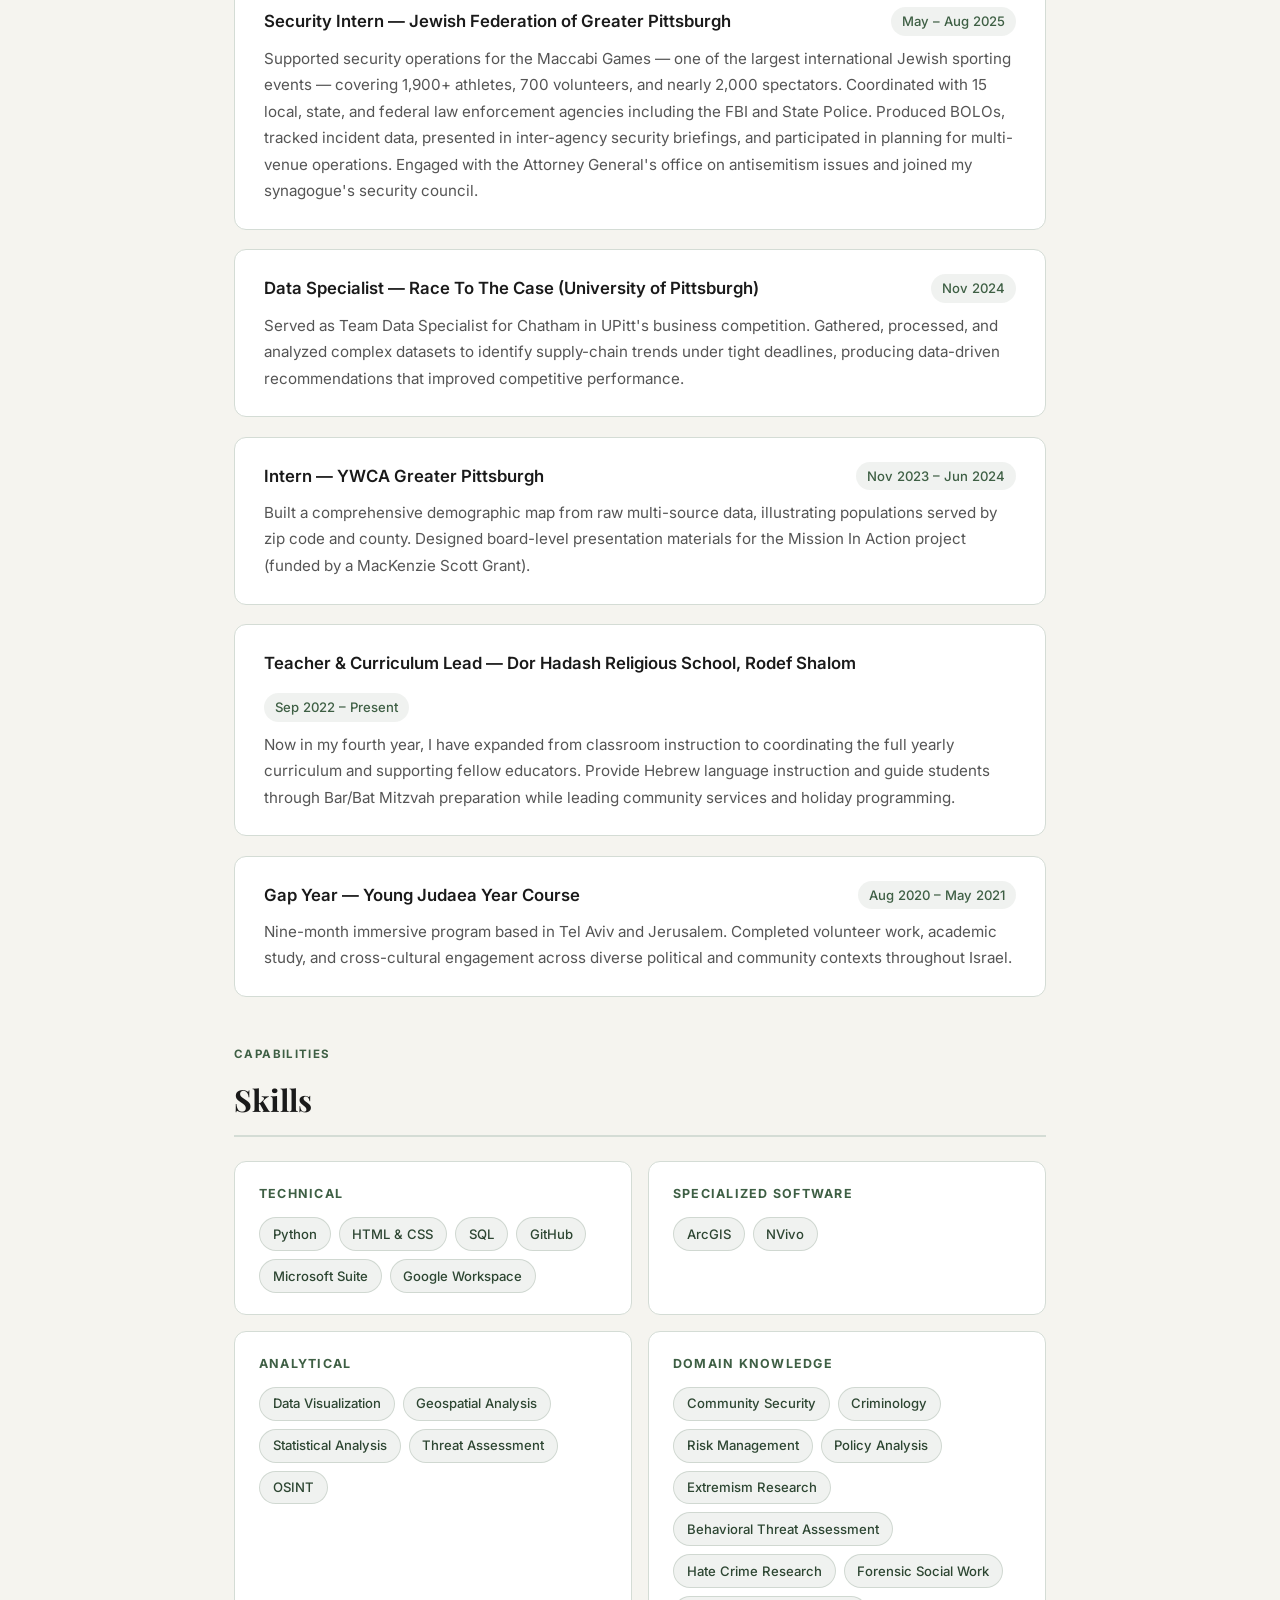
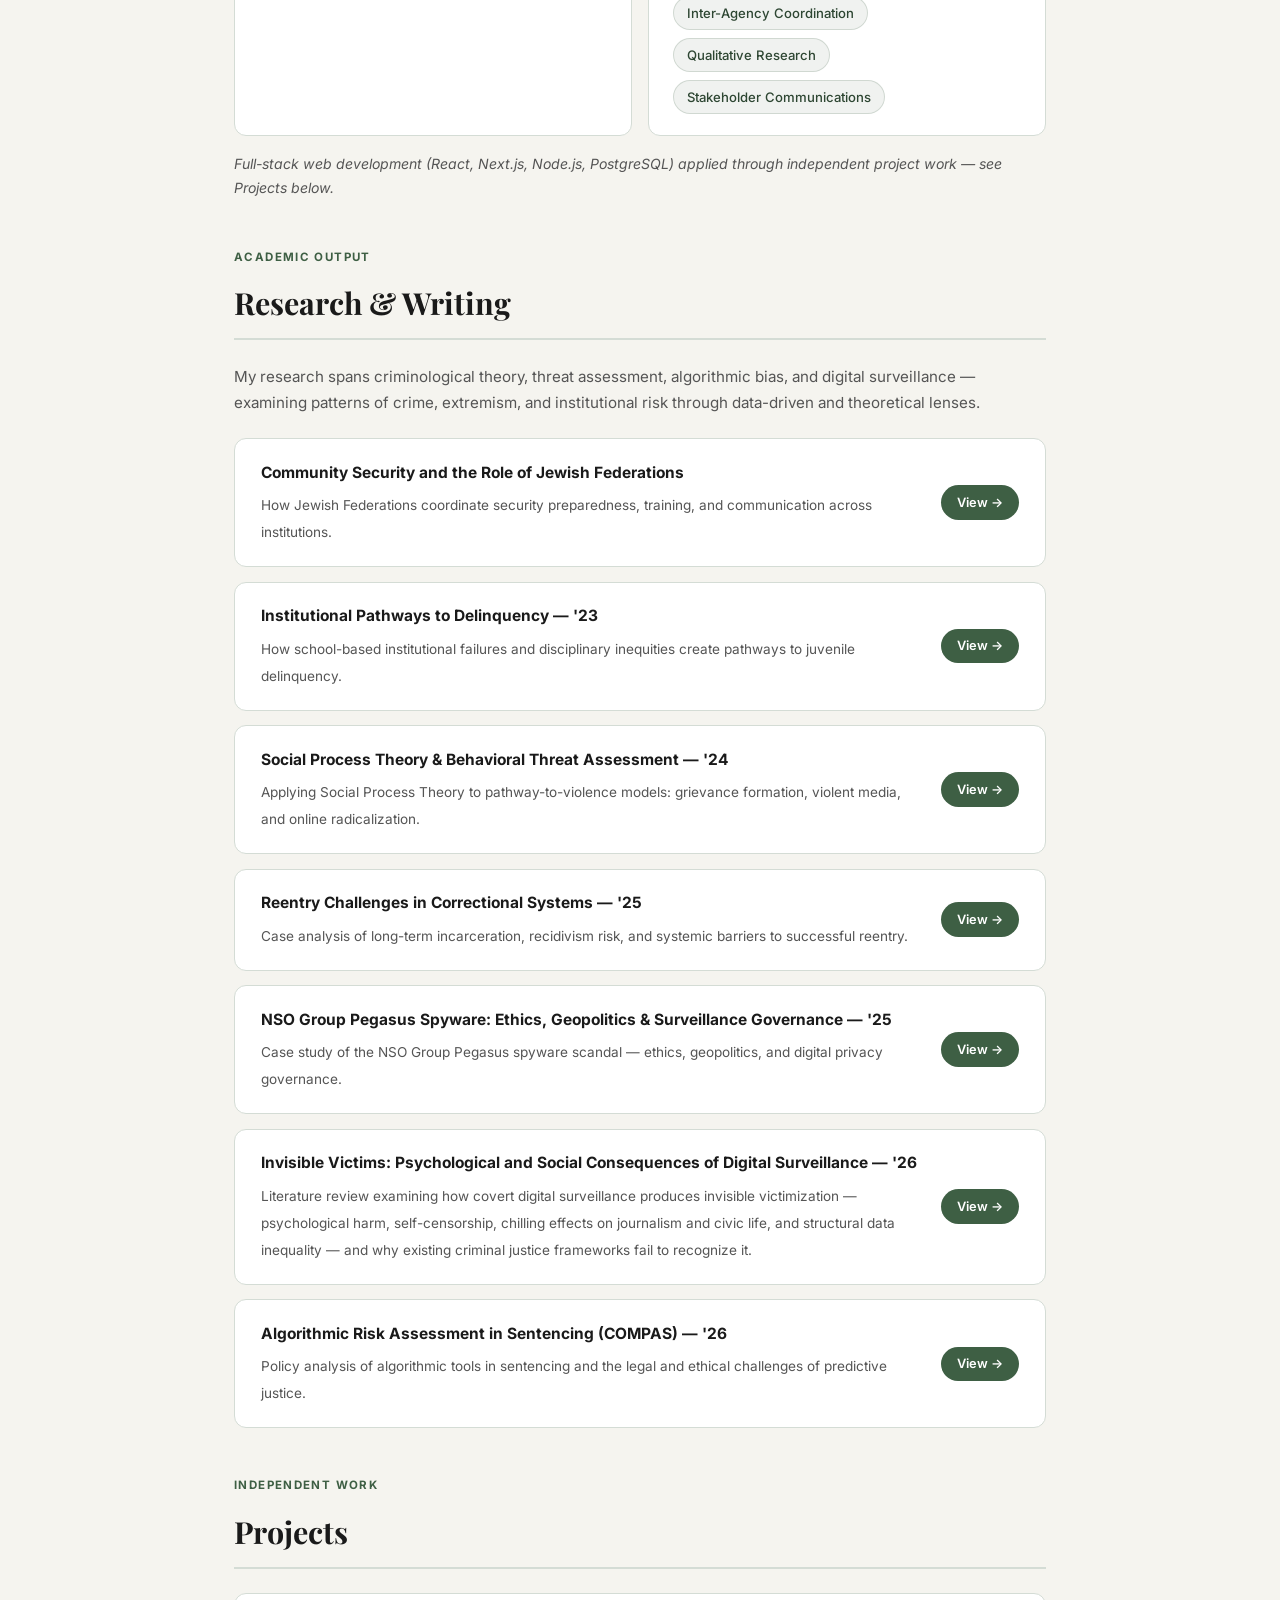
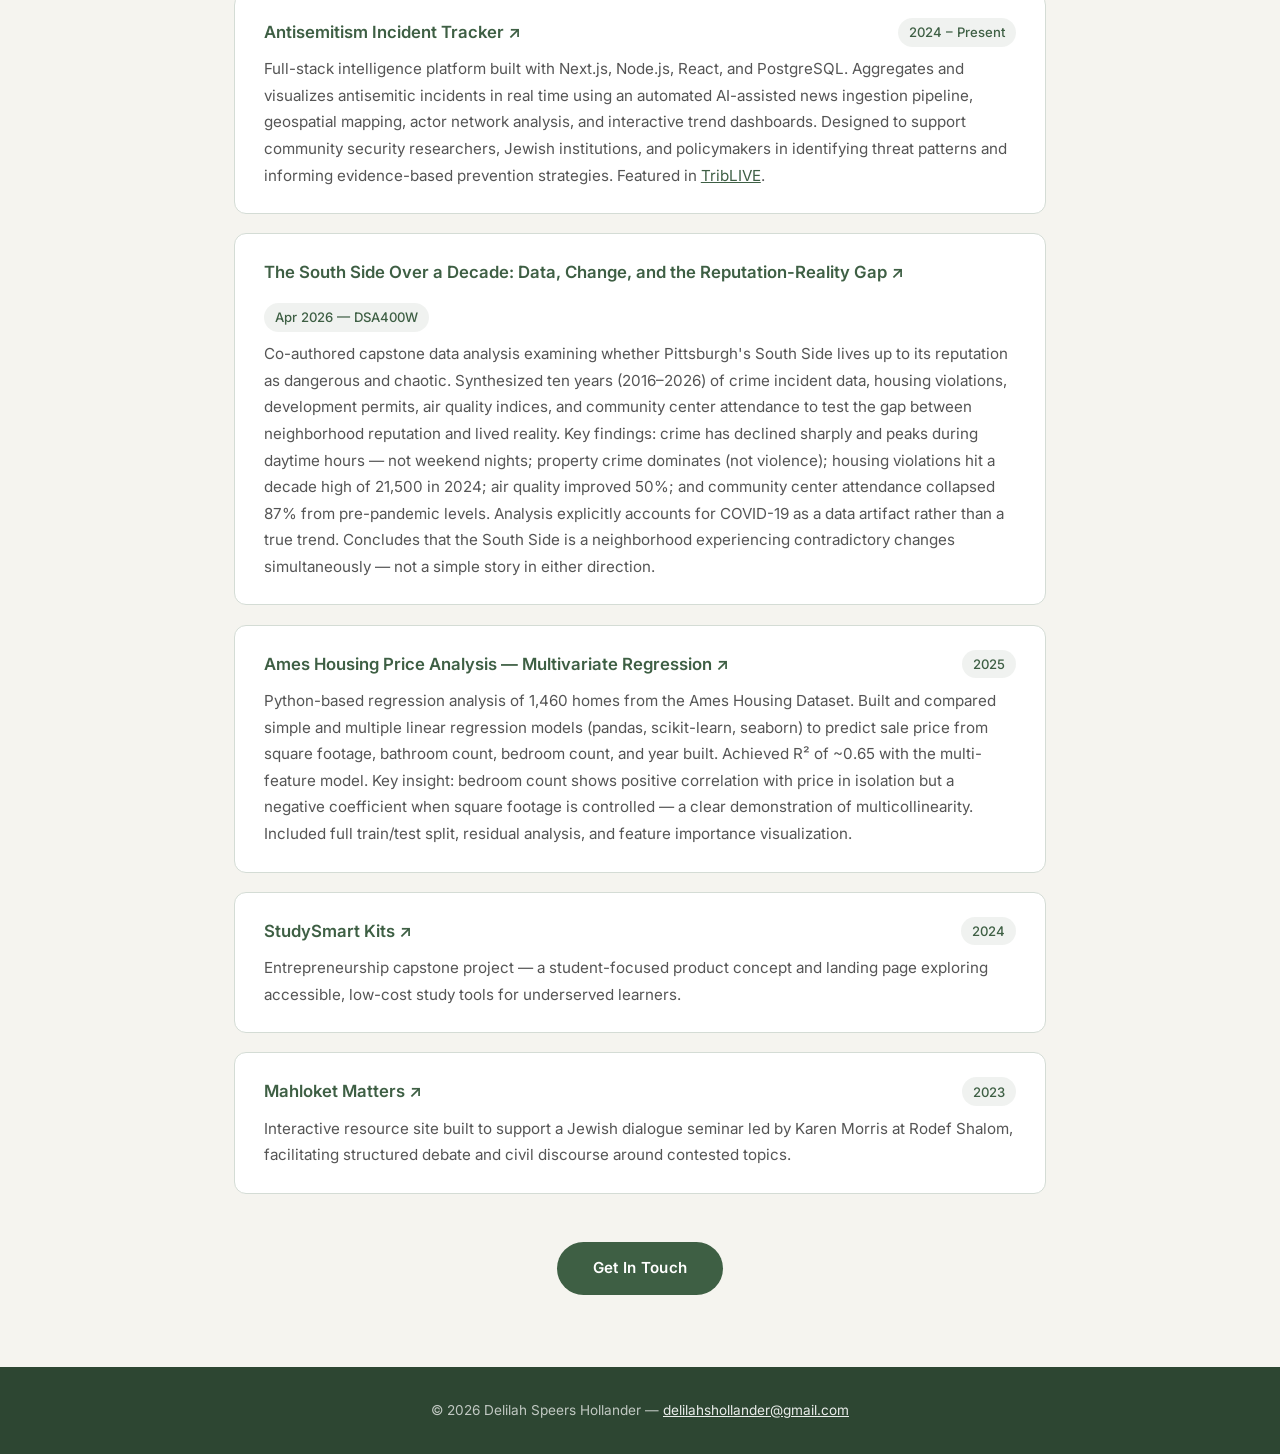
==== commit 6538de3b: "Add Invisible Victims paper, rename Pegasus entry, expand research section" ====
--- a/index.html
+++ b/index.html
@@ -252,10 +252,17 @@
     </div>
     <div class="paper-item">
       <div class="paper-info">
-        <strong>Invisible Victims: Consequences of Digital Surveillance &mdash; '25</strong>
+        <strong>NSO Group Pegasus Spyware: Ethics, Geopolitics &amp; Surveillance Governance &mdash; '25</strong>
         <span>Case study of the NSO Group Pegasus spyware scandal — ethics, geopolitics, and digital privacy governance.</span>
       </div>
       <a class="paper-link" href="DH.Pegasus_Spyware_Scandal.pdf" target="_blank">View &rarr;</a>
+    </div>
+    <div class="paper-item">
+      <div class="paper-info">
+        <strong>Invisible Victims: Psychological and Social Consequences of Digital Surveillance &mdash; '26</strong>
+        <span>Literature review examining how covert digital surveillance produces invisible victimization — psychological harm, self-censorship, chilling effects on journalism and civic life, and structural data inequality — and why existing criminal justice frameworks fail to recognize it.</span>
+      </div>
+      <a class="paper-link" href="DH.InvisibleVictimsOfDigitalSurveillance.pdf" target="_blank">View &rarr;</a>
     </div>
     <div class="paper-item">
       <div class="paper-info">
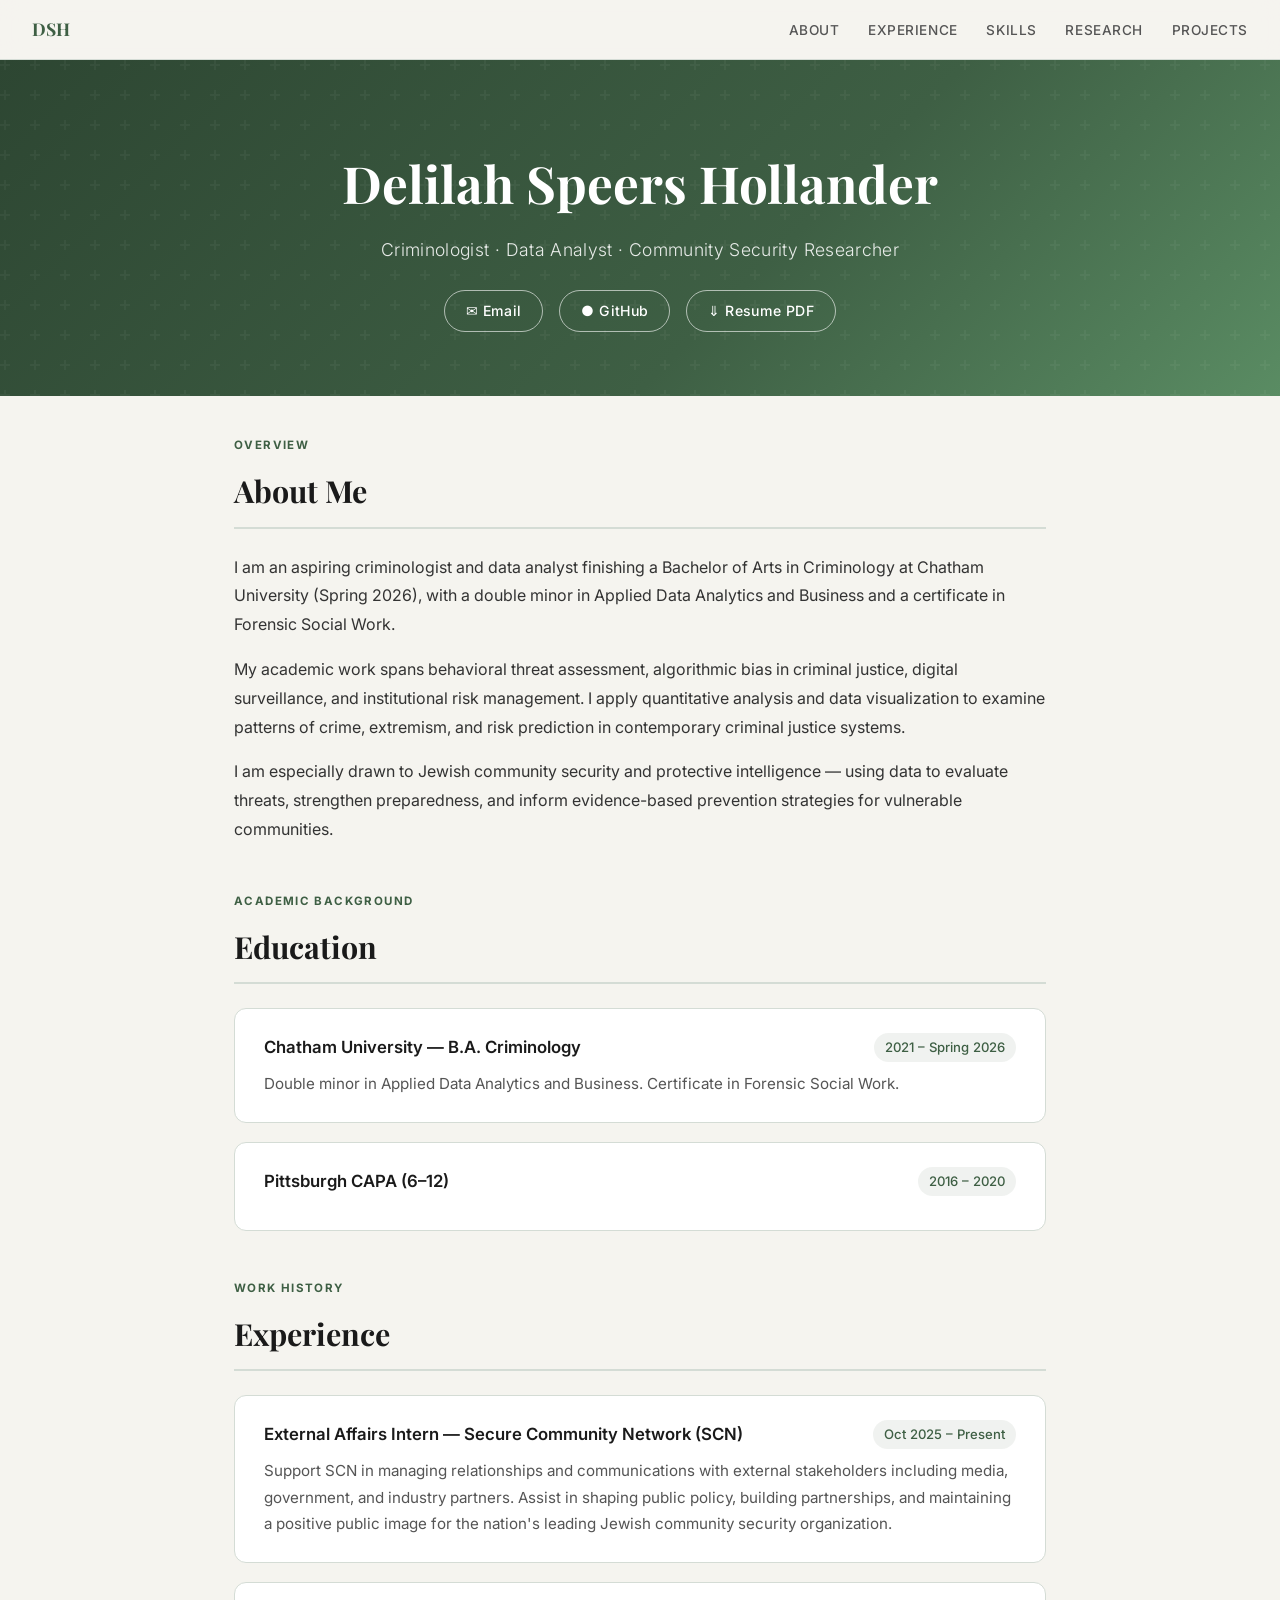
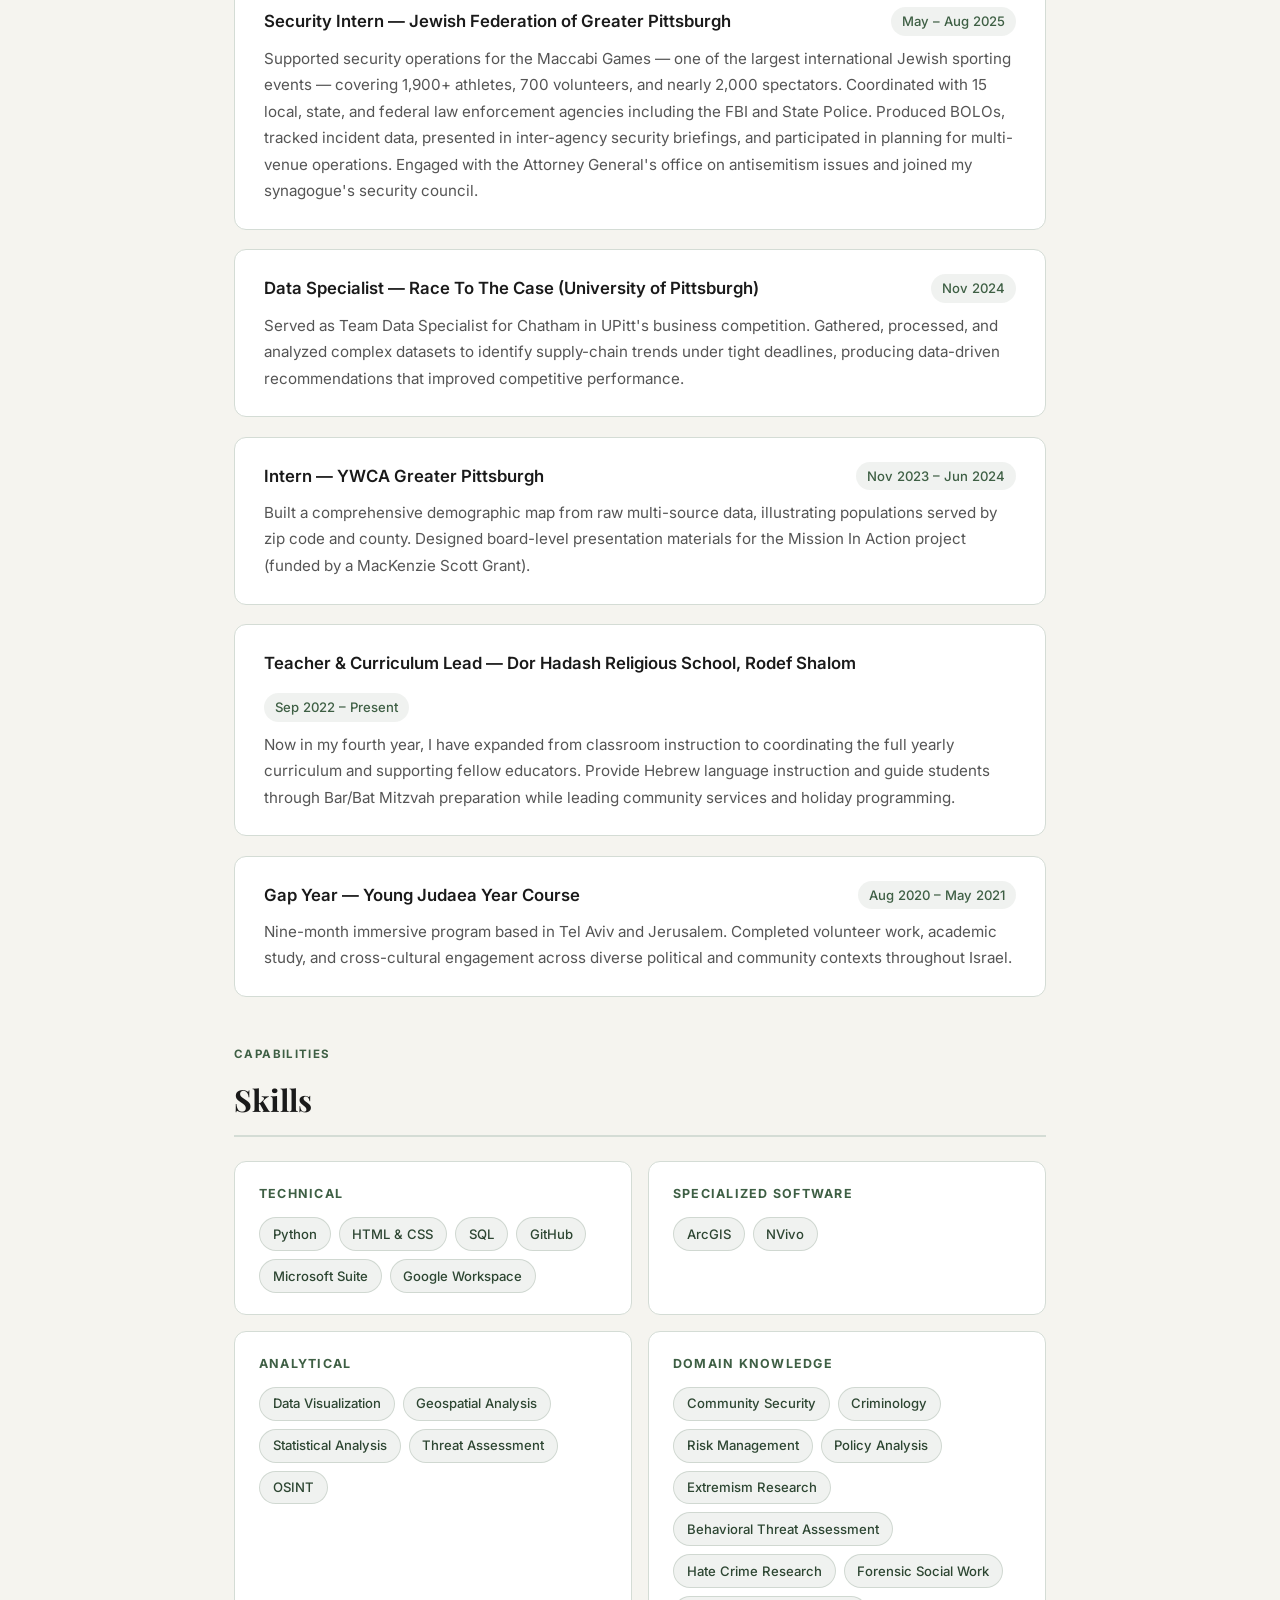
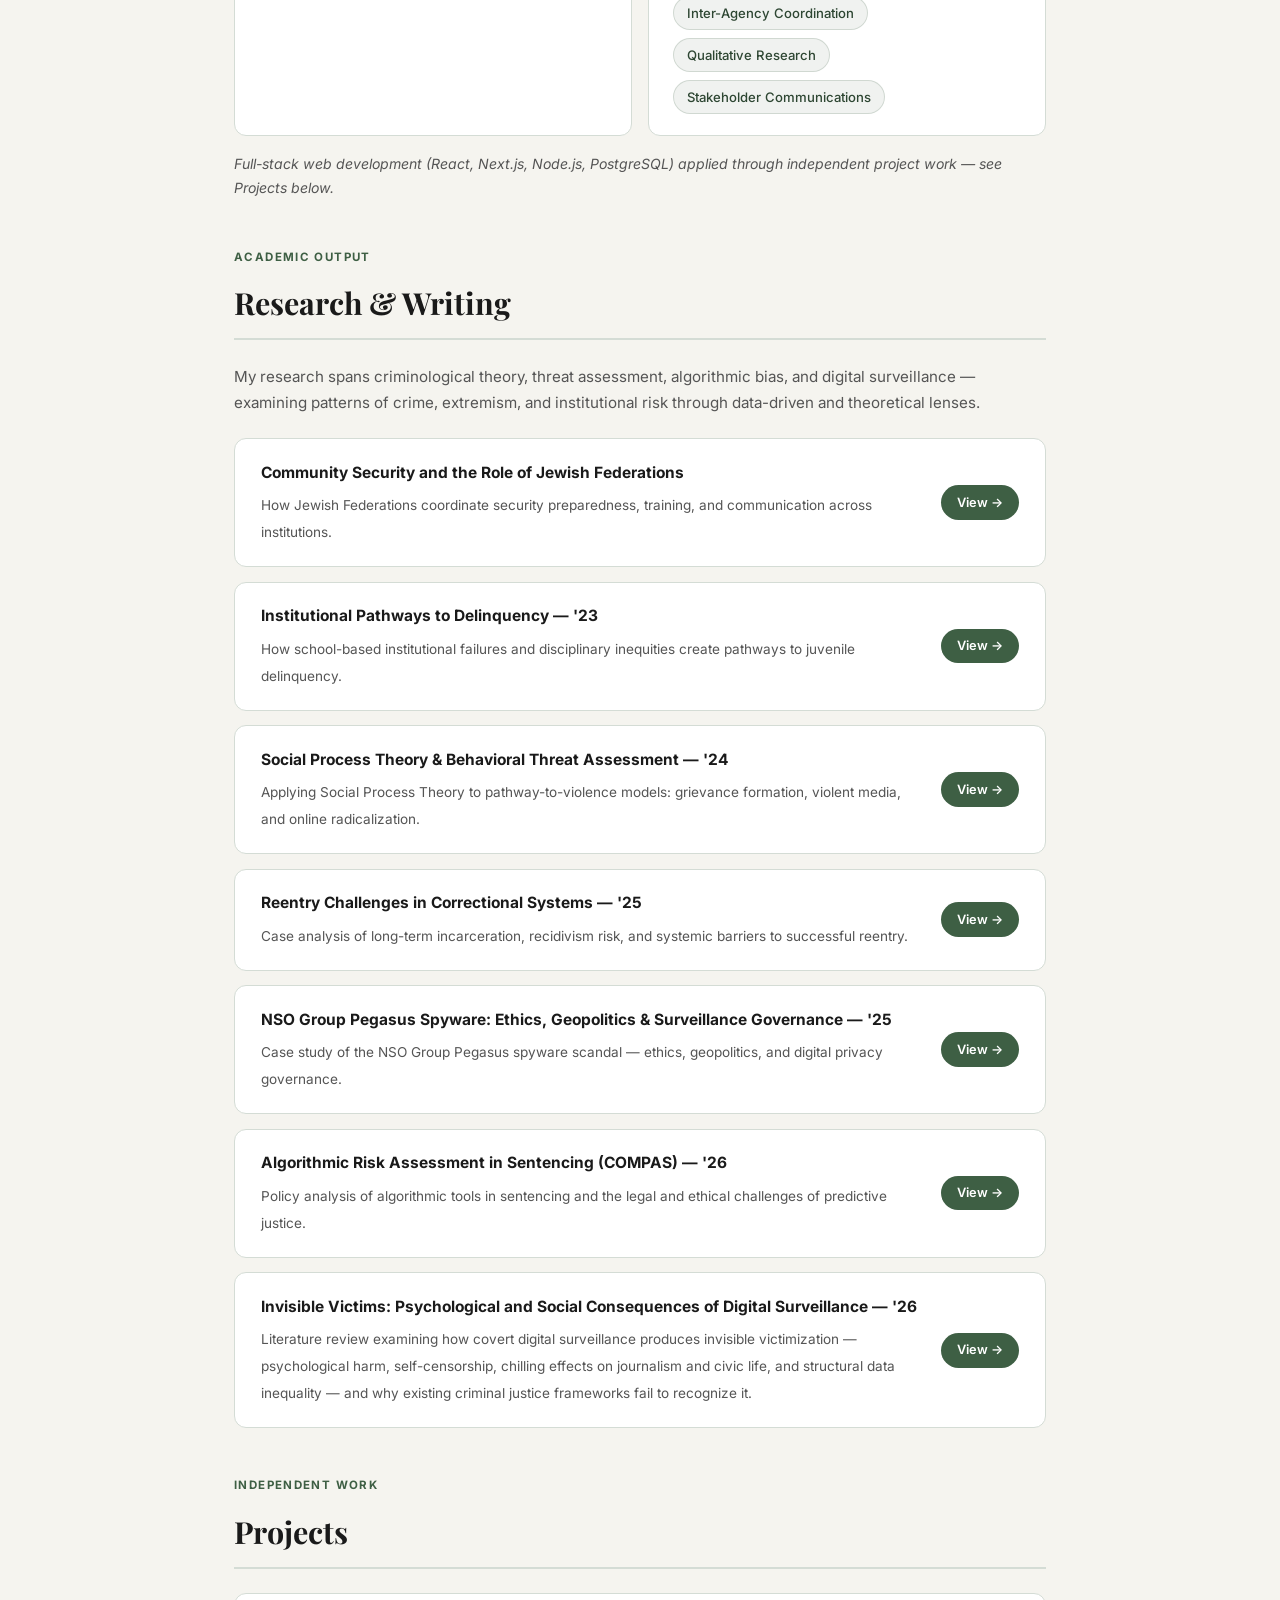
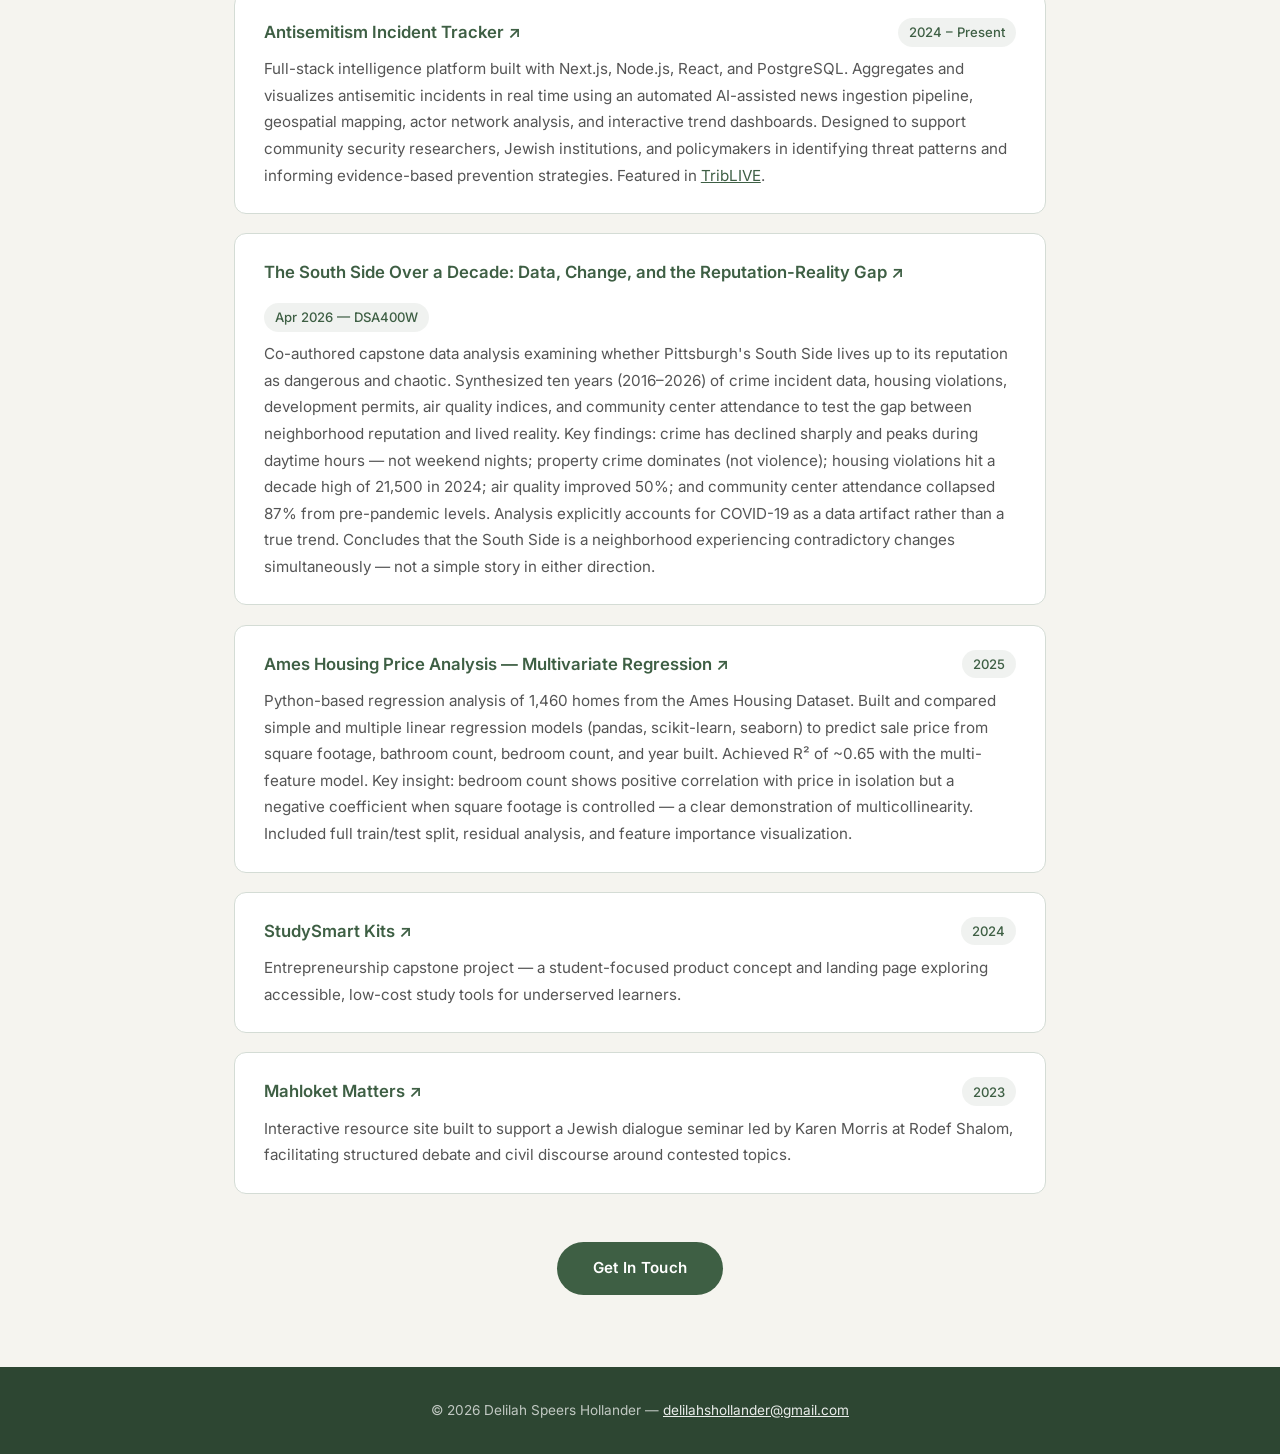
==== commit 0e1e7f5d: "Move Invisible Victims paper to last in research section" ====
--- a/index.html
+++ b/index.html
@@ -259,17 +259,17 @@
     </div>
     <div class="paper-item">
       <div class="paper-info">
+        <strong>Algorithmic Risk Assessment in Sentencing (COMPAS) &mdash; '26</strong>
+        <span>Policy analysis of algorithmic tools in sentencing and the legal and ethical challenges of predictive justice.</span>
+      </div>
+      <a class="paper-link" href="DH.Predicting_Risk.pdf" target="_blank">View &rarr;</a>
+    </div>
+    <div class="paper-item">
+      <div class="paper-info">
         <strong>Invisible Victims: Psychological and Social Consequences of Digital Surveillance &mdash; '26</strong>
         <span>Literature review examining how covert digital surveillance produces invisible victimization — psychological harm, self-censorship, chilling effects on journalism and civic life, and structural data inequality — and why existing criminal justice frameworks fail to recognize it.</span>
       </div>
       <a class="paper-link" href="DH.InvisibleVictimsOfDigitalSurveillance.pdf" target="_blank">View &rarr;</a>
-    </div>
-    <div class="paper-item">
-      <div class="paper-info">
-        <strong>Algorithmic Risk Assessment in Sentencing (COMPAS) &mdash; '26</strong>
-        <span>Policy analysis of algorithmic tools in sentencing and the legal and ethical challenges of predictive justice.</span>
-      </div>
-      <a class="paper-link" href="DH.Predicting_Risk.pdf" target="_blank">View &rarr;</a>
     </div>
   </section>
   <!-- PROJECTS -->
